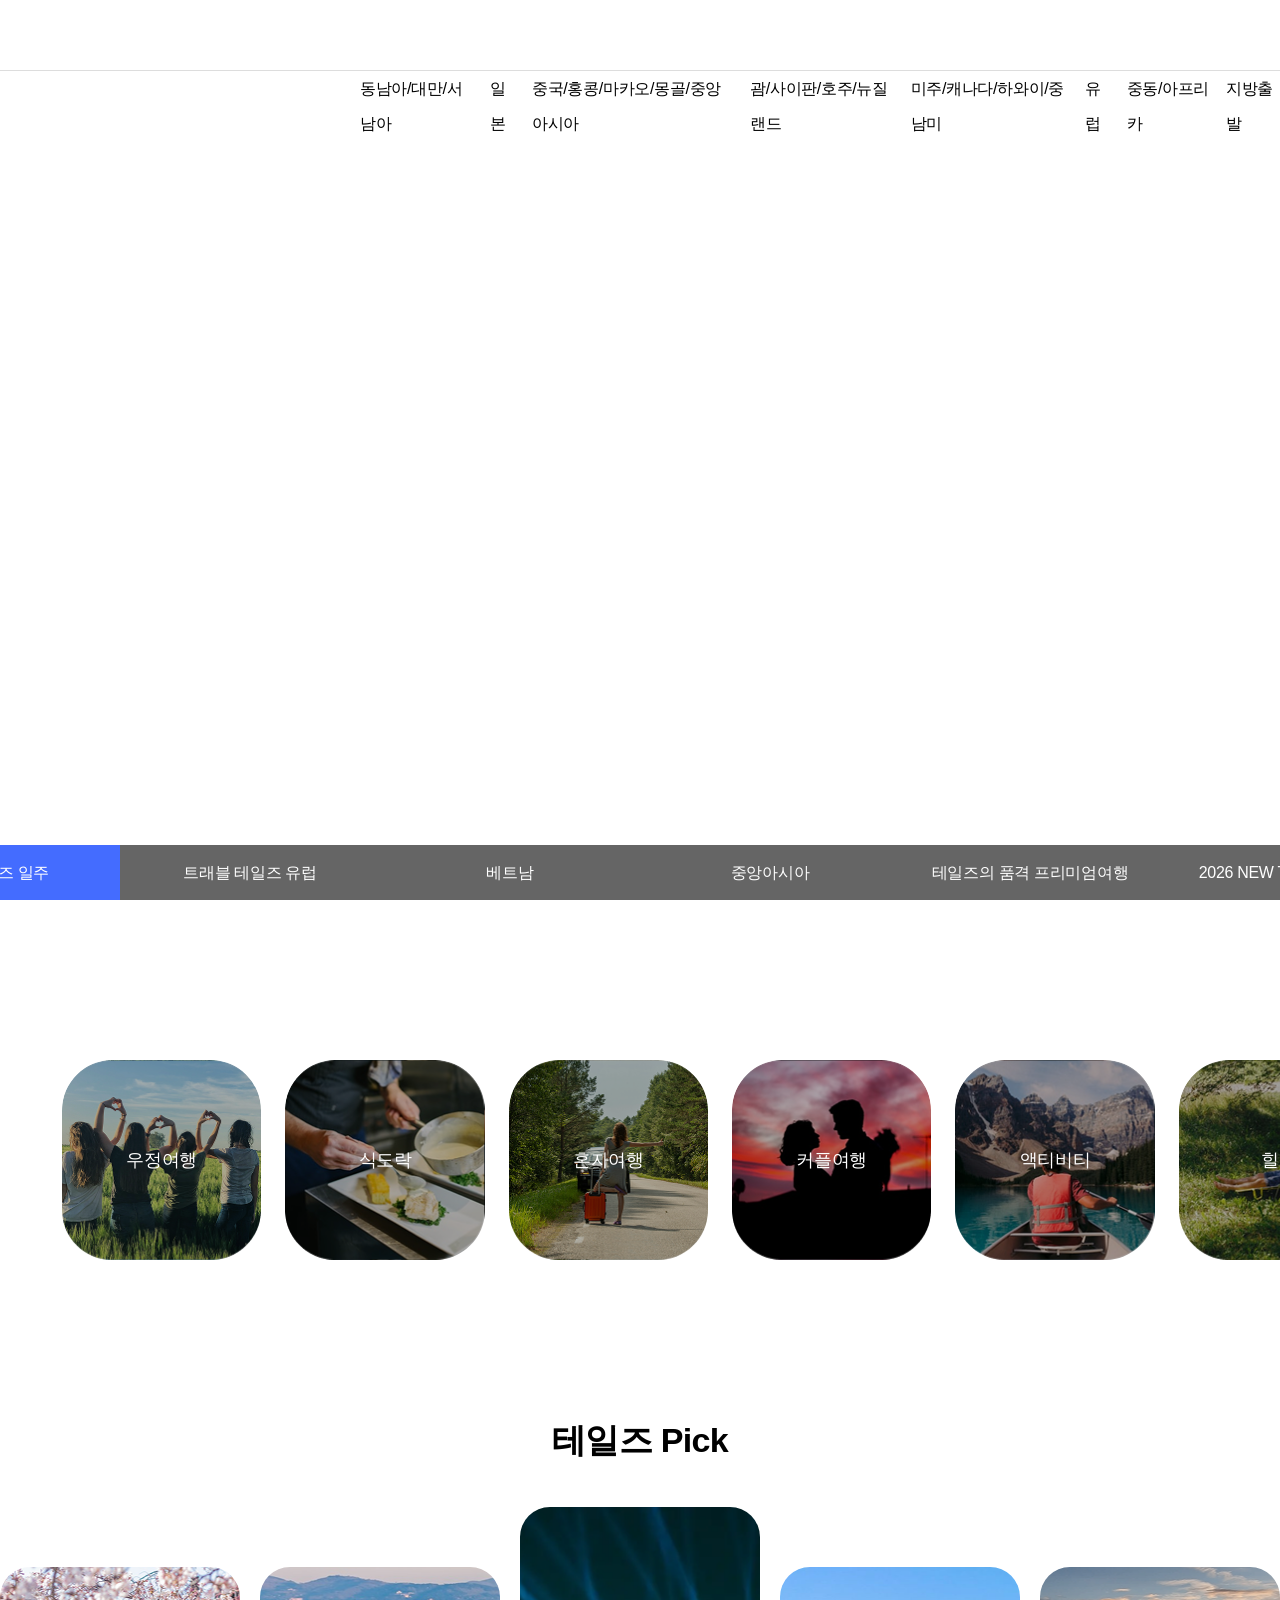
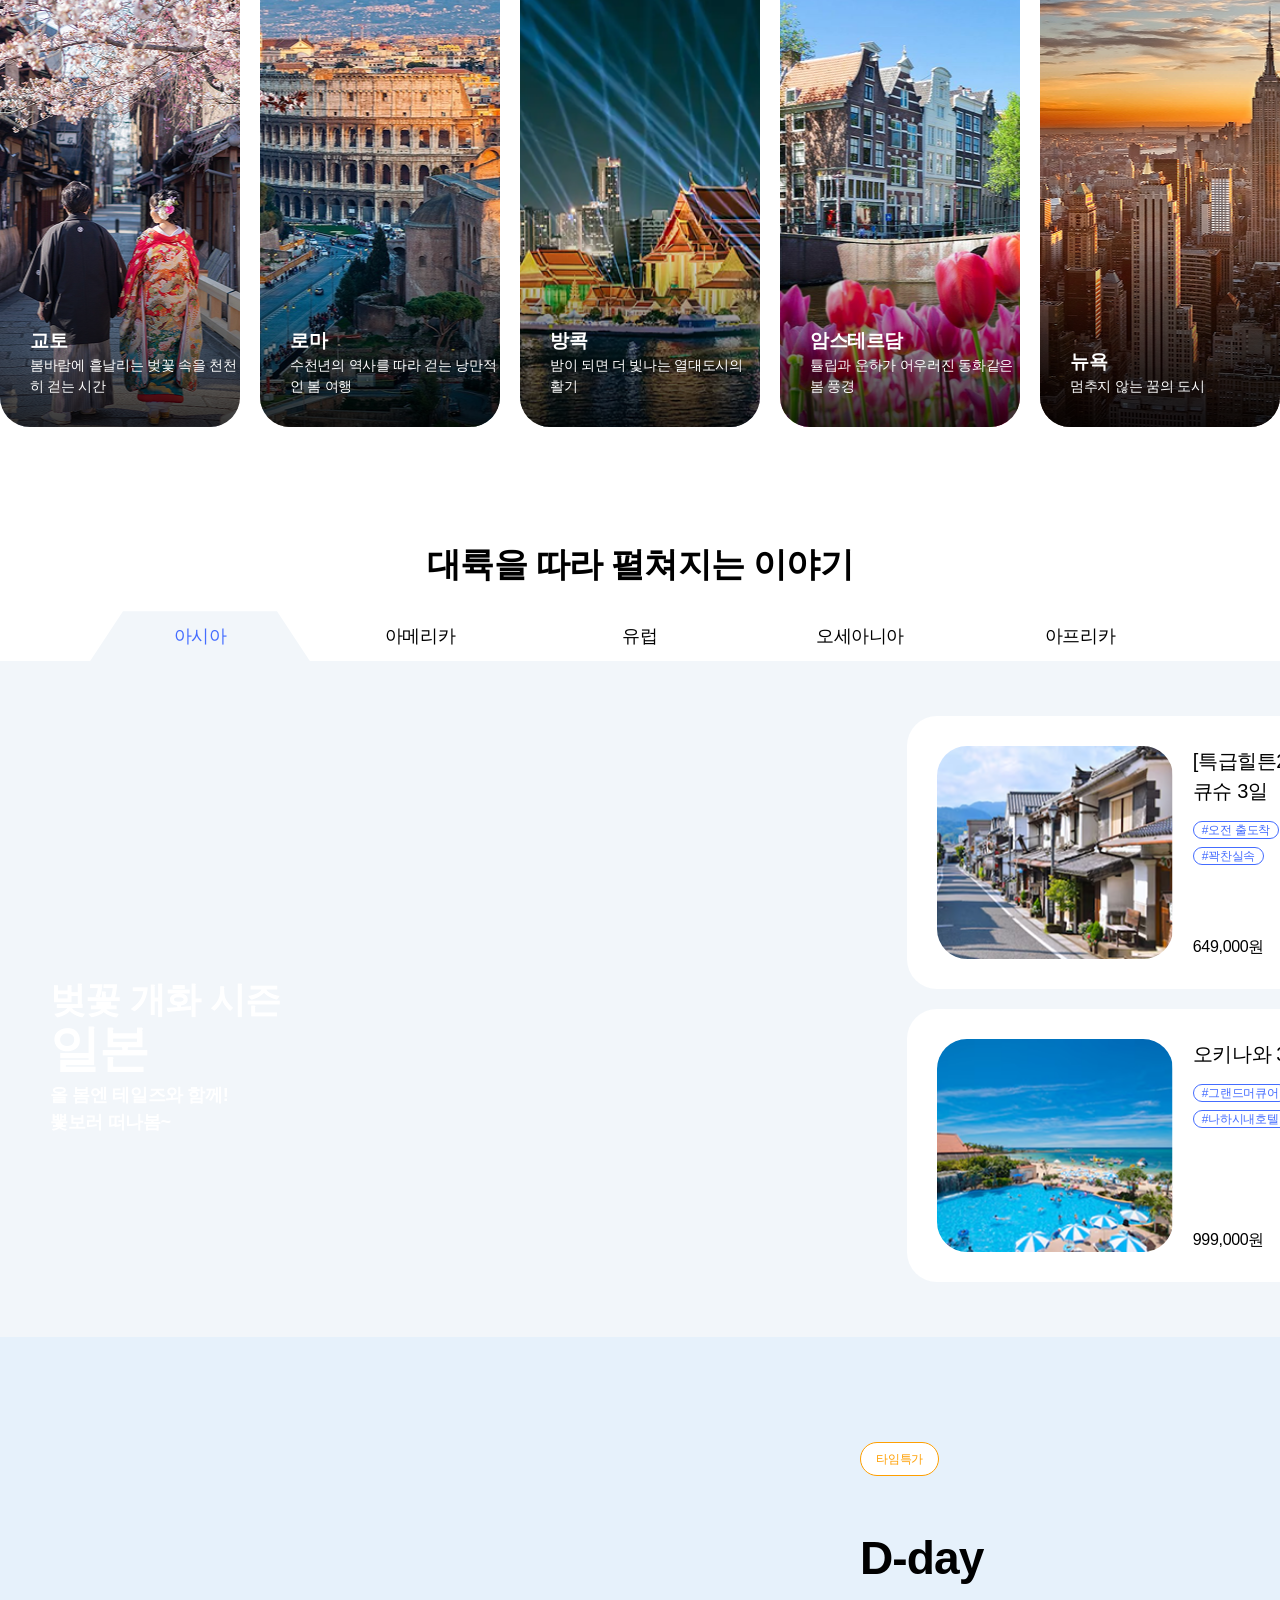
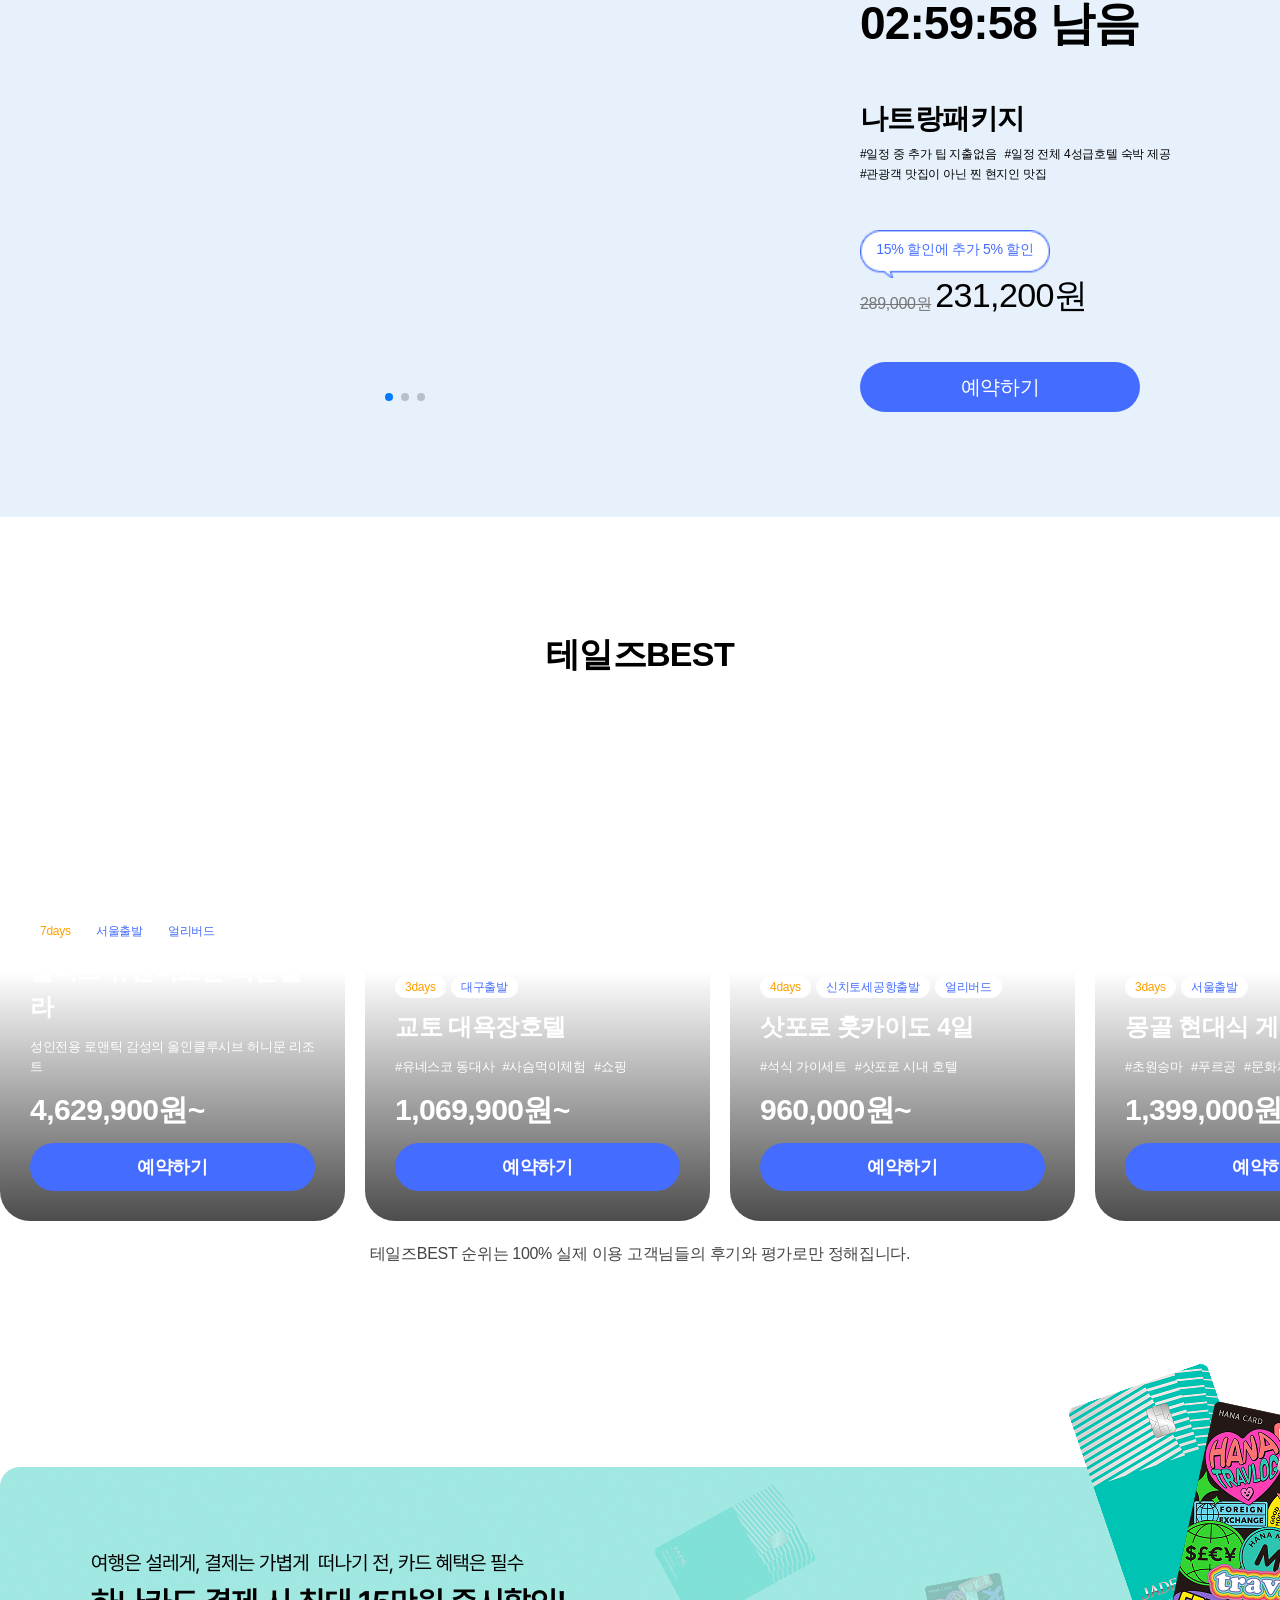
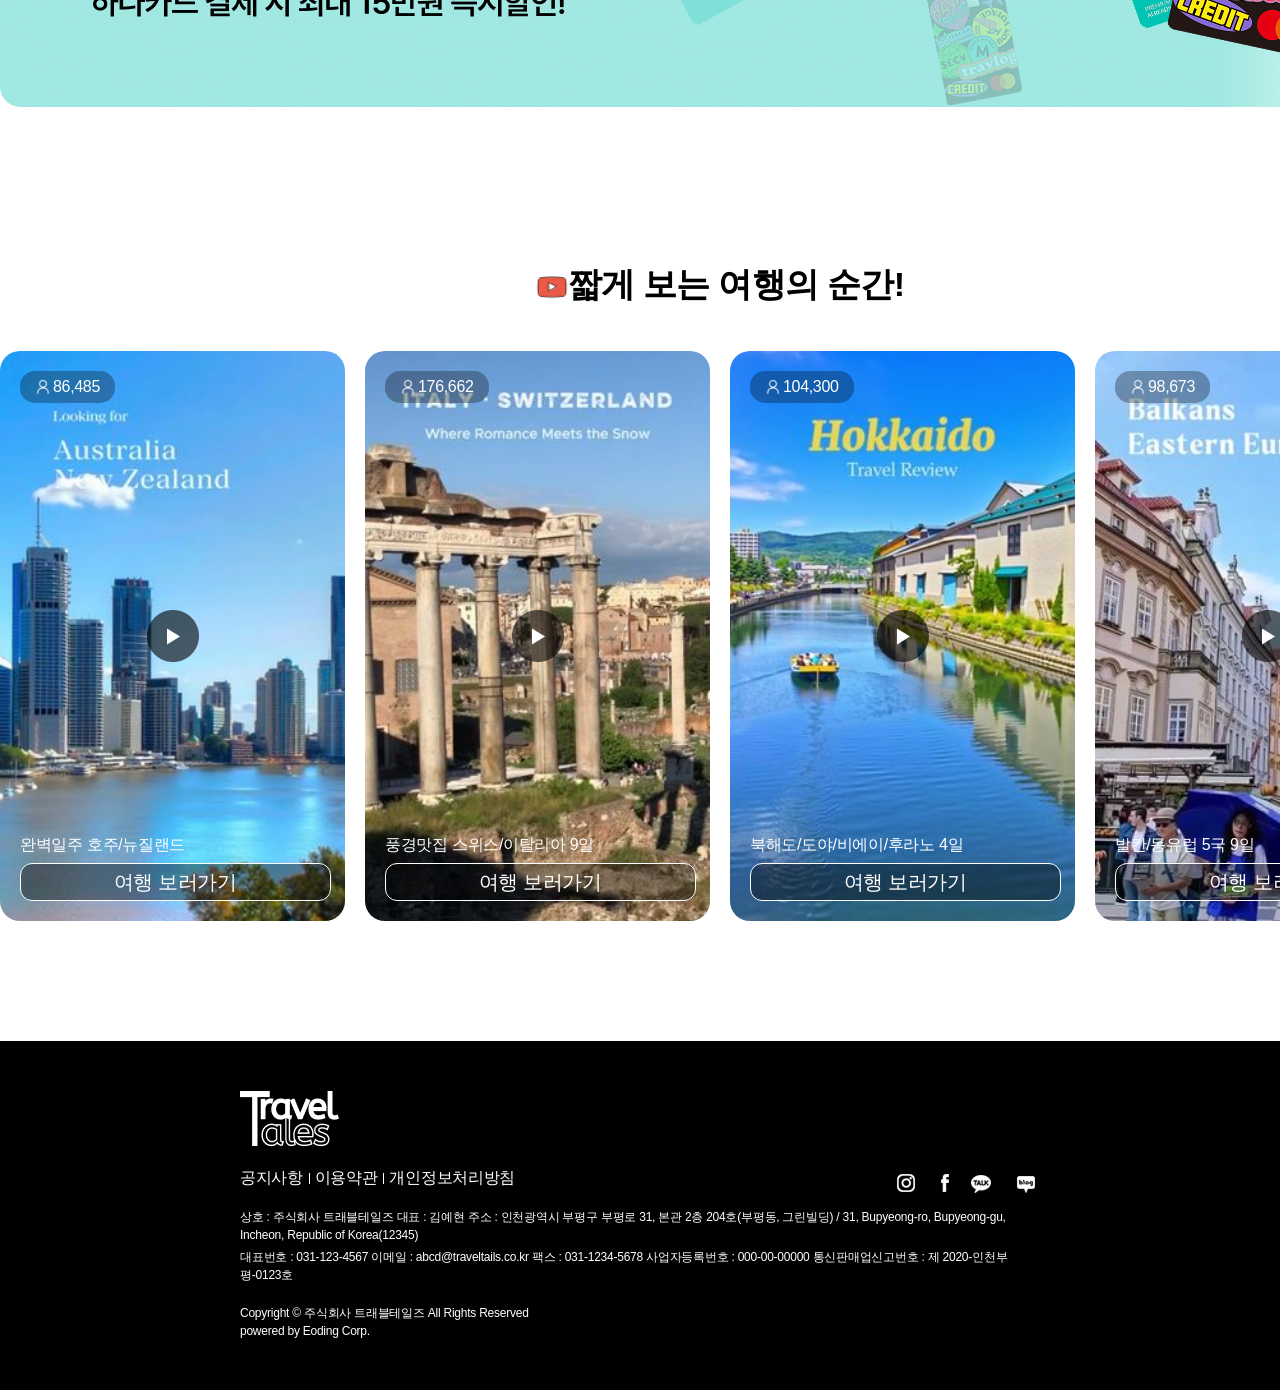
==== index.html @ 035f6359 "main" ====
<!DOCTYPE html>
<html lang="ko">
<head>
    <meta charset="UTF-8">
    <meta name="viewport" content="width=device-width, initial-scale=1.0">
    <title>트래블테일즈 - 여행길에서 만드는 동화같은 이야기</title>
    <!-- 플러그인, 웹글꼴 연결 -->
    <!-- 개별 사용자 디자인 파일 -->
    <link rel="stylesheet" href="./styles/reset.css">
    <link rel="stylesheet" href="./styles/common.css">
    <link rel="stylesheet" href="./styles/index.css">
    <link rel="stylesheet" href="./styles/responsive.css">
    <script src="./scripts/common.js" defer></script>
    <script src="./scripts/index.js" defer></script>
    <!--swiper 필수 css cdn 연결-->
    <link rel="stylesheet" href="https://unpkg.com/swiper/swiper-bundle.css">
    <link rel="stylesheet" href="https://unpkg.com/swiper/swiper-bundle.min.css">
    <!--swiper 필수 JS cdn 연결-->
    <script src="https://unpkg.com/swiper/swiper-bundle.js"></script>
    <script src="https://unpkg.com/swiper/swiper-bundle.min.js"></script>
</head>
<body>
    <div id="wrap">
        <header>
            <!-- --------------------------------------------헤더 -->
            <div id="head_contents">
                <div class="head_left">
                    <h1 class="logo"><a href="#"><img src="./images/common/logo.png" alt="트래블 테일즈"></a></h1>
                    <ul id="gnb">
                        <li><a href="#">해외여행</a>
                            <ul class="lnb">
                                <li><a href="#">동남아/대만/서남아</a></li>
                                <li><a href="#">일본</a></li>
                                <li><a href="#">중국/홍콩/마카오/몽골/중앙아시아</a></li>
                                <li><a href="#">괌/사이판/호주/뉴질랜드</a></li>
                                <li><a href="#">미주/캐나다/하와이/중남미</a></li>
                                <li><a href="#">유럽</a></li>
                                <li><a href="#">중동/아프리카</a></li>
                                <li><a href="#">지방출발</a></li>
                            </ul>
                        </li>
                        <li><a href="#">국내여행</a>
                            <ul class="lnb">
                                <li><a href="#">제주도</a></li>
                                <li><a href="#">내륙/섬</a></li>
                                <li><a href="#">울릉도/독도</a></li>
                            </ul>
                        </li>
                        <li><a href="#">항공</a></li>
                        <li><a href="#">호텔</a>
                            <ul class="lnb">
                                <li><a href="#">국내호텔</a></li>
                                <li><a href="#">해외호텔 </a></li>
                            </ul>
                        </li>
                        <li><a href="#">한인민박</a></li>
                        <li><a href="#">여행준비</a>
                            <ul class="lnb">
                                <li><a href="#">여행자보험</a></li>
                                <li><a href="#">esim</a></li>
                                <li><a href="#">와이파이도시락</a></li>
                                <li><a href="#">여행필수품!</a></li>
                            </ul>
                        </li>
                        <li><a href="#">렌트카</a>
                            <ul class="lnb">
                                <li><a href="#">국내렌트카</a></li>
                                <li><a href="#">일본렌트카</a></li>
                            </ul>
                        </li>
                        <li><a href="#">이벤트</a>
                            <ul class="lnb">
                                <li><a href="#">당첨자확인</a></li>
                                <li><a href="#">진행중인 이벤트</a></li>
                                <li><a href="#">종료된 이벤트</a></li>
                            </ul>
                        </li>
                        <li><a href="#">고객센터</a>
                            <ul class="lnb">
                                <li><a href="#">채팅상담</a></li>
                                <li><a href="#">FAQ</a></li>
                                <li><a href="#">1566-6789</a></li>
                            </ul>
                        </li> 
                    </ul>
                </div>
                <div class="head_right">
                    <a href="#" class="search"><img src="./images/common/search_img.png" alt=""></a>
                    <a href="#" class="user"><img src="./images/common/user_img.png" alt=""></a>
                    <a href="#" class="like"><img src="./images/common/like_img.png" alt=""></a>
                    <a href="#" class="schedule"><img src="./images/common/schedule_img.png" alt=""></a>
                </div> 
            </div> 
        </header>
        <main>
            <!-----------------------------------------------히어로배너 -->            <div id="hero_wrap">
            <div class="hero_wrap">
                <ul class="hero_list">
                    <li><a href="#" class="active">일본 크루즈 일주</a></li>
                    <li><a href="#">트래블 테일즈 유럽</a></li>
                    <li><a href="#">베트남</a></li>
                    <li><a href="#">중앙아시아</a></li>
                    <li><a href="#">테일즈의 품격 프리미엄여행</a></li>
                    <li><a href="#">2026 NEW TRAVEL PACK</a></li>
                </ul>
                <a href="#" class="hero_video hero_v1" style="display: block;">
                    <video src="https://img.modetour.com/eagle/photoimg/761b4ac68da945ed9c6bb38535ee5648.mp4" autoplay="0" loop="0" muted></video>
                    <div class="hero_txt">
                        <div class="hero_tag">
                            <p>#부산 출발/도착 왕복</p>
                        </div>
                        <h2>트래블테일즈 단독 전세선</h2>
                    </div>
                </a>
                <a href="#" class="hero_video hero_v2">
                    <video src="https://img.modetour.com/eagle/photoimg/f3839f2106014d61ab782a1a8062658e.mp4" autoplay="0" loop="0" muted></video>
                    <div class="hero_txt">
                        <div class="hero_tag">
                            <p>#체코</p>
                            <p>#오스트리아</p>
                            <p>#헝가리</p>
                            <p>#슬로파키아</p>
                        </div>
                        <h2>동유럽 Classic 9일</h2>
                    </div>
                </a>
                <a href="#" class="hero_video hero_v3">
                    <video src="https://img.modetour.com/eagle/photoimg/a931074b420649beab71a1663c63b27a.mp4" autoplay="0" loop="0" muted></video>
                    <div class="hero_txt">
                        <div class="hero_tag">
                            <p>천혜의 자연경관과 다채로운 미식의 향연</p>
                            <p>가성비&호캉스 TOP 여행지</p>
                        </div>
                        <h2>하노이에서 푸꾸욱까지<br>베트남</h2>
                    </div>
                </a>
                <a href="#" class="hero_video hero_v4">
                    <video src="https://img.modetour.com/eagle/photoimg/689e81044bee4fd49dbac10e1490d94a.mp4" autoplay="0" loop="0" muted></video>
                    <div class="hero_txt">
                        <div class="hero_tag">
                            <p>#직항</p>
                            <p>#장사-장가계</p>
                            <p>#부산/대구/청주 출발 포함</p>
                        </div>
                        <h2>단 한 번의 품격있는 여정<br>장가계 직항&시그니처 블랙</h2>
                    </div>
                </a>
                <a href="#" class="hero_video hero_v5">
                    <img src="https://img.modetour.com/eagle/photoimg/fd9bb5cd56b4492eaabf6f7fb7350f80.jpg?resize=y&resize_w=1340&resize_h=700&w_h_fill=y">
                    <div class="hero_txt">
                        <div class="hero_tag">
                            <p>#비즈니스클래스</p>
                            <p>#럭셔리크루즈</p>
                        </div>
                        <h2>High Class<br>여행의 품격을 높이다</h2>
                    </div>
                </a>
                <a href="#" class="hero_video hero_v6">
                    <video src="https://img.modetour.com/eagle/photoimg/09ab06a4fabf4395b24f676413db6bf8.mp4" autoplay="0" loop="0" muted></video>
                    <div class="hero_txt">
                        <div class="hero_tag">
                            <p>New Spot, New Style, New Schedule</p>
                        </div>
                        <h2>새롭게 선보이는 신개념 여행<br>2026 NEW TRAVEL PACK</h2>
                    </div>
                </a>
            </div>
            <!-- ------------------------------------테마 여행 카테고리 -->
            <ul class="contents theme_category">
                <li>
                    <a href="#">
                        <!-- <img src="./images/common/friend_theme.png" alt=""> -->
                        <p>우정여행</p>
                    </a>
                </li>
                <li>
                    <a href="#">
                        <!-- <img src="./images/common/food_theme.png" alt=""> -->
                        <p>식도락</p>
                    </a>
                </li>
                <li>
                    <a href="#">
                        <!-- <img src="./images/common/solo_theme.png" alt=""> -->
                        <p>혼자여행</p>
                    </a>
                </li>
                <li>
                    <a href="#">
                        <!-- <img src="./images/common/couple_theme.png" alt=""> -->
                        <p>커플여행</p>
                    </a>
                </li>
                <li>
                    <a href="#">
                        <!-- <img src="./images/common/activity_theme.png" alt=""> -->
                        <p>액티비티</p>
                    </a>
                </li>
                <li>
                    <a href="#">
                        <!-- <img src="./images/common/healing_theme.png" alt=""> -->
                        <p>힐링</p>
                    </a>
                </li>
            </ul>
            <!-- -------------------------------테일즈 Pick -->
            <div class="contents spring2026">
                <h1>테일즈 Pick</h1>
                <div class="swiper pick">
                    <ul class="swiper-wrapper">
                        <li class="swiper-slide slide1">
                            <a href="#" class="spring_txt"> <!-- bg -->
                                <h2>교토</h2>
                                <p>봄바람에 흩날리는 벚꽃 속을 천천히 걷는 시간</p>
                            </a>
                        </li>
                        <li class="swiper-slide slide2">
                            <a href="#" class="spring_txt"> <!-- bg -->
                                <h2>로마</h2>
                                <p>수천년의 역사를 따라 걷는 낭만적인 봄 여행</p>
                            </a>
                        </li>
                        <li class="swiper-slide slide3 active">
                            <a href="#" class="spring_txt"> <!-- bg -->
                                <h2>방콕</h2>
                                <p>밤이 되면 더 빛나는 열대도시의 활기</p>
                            </a>
                        </li>
                        <li class="swiper-slide slide4">
                            <a href="#" class="spring_txt"> <!-- bg -->
                                <h2>암스테르담</h2>
                                <p>튤립과 운하가 어우러진 동화같은 봄 풍경</p>
                            </a>
                        </li>
                        <li class="swiper-slide slide5">
                            <a href="#" class="spring_txt"> <!-- bg -->
                                <h2>뉴욕</h2>
                                <p>멈추지 않는 꿈의 도시</p>
                            </a>
                        </li>
                        <li class="swiper-slide slide6">
                            <a href="#" class="spring_txt"> <!-- bg -->
                                <h2>베이징</h2>
                                <p>중국의 정치·역사의 중심지</p>
                            </a>
                        </li>
                        <li class="swiper-slide slide7">
                            <a href="#" class="spring_txt"> <!-- bg -->
                                <h2>LA</h2>
                                <p>할리우드와 해변, 엔터테인먼트 산업의 중심지</p>
                            </a>
                        </li>
                        <li class="swiper-slide slide8">
                            <a href="#" class="spring_txt"> <!-- bg -->
                                <h2>런던</h2>
                                <p>전통과 금융, 문화가 어우러진 세계적인 글로벌 도시</p>
                            </a>
                        </li>
                        <li class="swiper-slide slide9">
                            <a href="#" class="spring_txt"> <!-- bg -->
                                <h2>타이페이</h2>
                                <p>야시장과 첨단 기술, 다양한 먹거리가 매력인 곳</p>
                            </a>
                        </li>
                        <li class="swiper-slide slide10">
                            <a href="#" class="spring_txt"> <!-- bg -->
                                <h2>울란바토르</h2>
                                <p>광활한 초원과 유목 문화가 살아있는 자연의 나라</p>
                            </a>
                        </li>
                        <li class="swiper-slide slide11">
                            <a href="#" class="spring_txt"> <!-- bg -->
                                <h2>오사카</h2>
                                <p>활기찬 상업과 먹거리로 유명한 일본의 미식 도시</p>
                            </a>
                        </li>
                        <li class="swiper-slide slide12">
                            <a href="#" class="spring_txt"> <!-- bg -->
                                <h2>후쿠오카</h2>
                                <p>라멘과 해안 풍경이 어우러진 규슈의 관문 도시</p>
                            </a>
                        </li>
                    </ul>
                </div>
            </div>
            <!-- ----------------------------------대륙별 추천 여행지 -->
            <div class="contents suggest_time">
                <div class="continent_suggest">
                    <h1>대륙을 따라 펼쳐지는 이야기</h1>
                    <ul class="continent_list">
                        <li><a href="#" class="active">아시아</a></li>
                        <li><a href="#">아메리카</a></li>
                        <li><a href="#">유럽</a></li>
                        <li><a href="#">오세아니아</a></li>
                        <li><a href="#">아프리카</a></li>
                    </ul>
                    <div class="suggest_contents_bg">
                        <div class="suggest_contents asia active">
                            <div class="left_video">
                                <video src="https://img.modetour.com/eagle/photoimg/5057873c2fbc4d2a8c8b6c4a94a5fa56.mp4" autoplay="0" loop="0"></video>
                                <div class="video_txt">
                                    <p>벚꽃 개화 시즌</p>  
                                    <h2>일본</h2>
                                    <p>올 봄엔 테일즈와 함께!<br>뽗보러 떠나봄~</p>
                                </div>
                            </div>
                            <div class="right_list">
                                <a href="./list.html" class="right_card">
                                    <img src="./images/main/continent_kyusu.png" alt="#">
                                    <div class="card_txt">
                                        <div class="card_txt_top">
                                            <h2>[특급힐튼2박]<br>큐슈 3일</h2>
                                            <div class="badge_group">
                                                <span>#오전 출도착</span>      
                                                <span>#벳부 유후인</span>      
                                                <span>#꽉찬실속</span>
                                            </div>
                                        </div>
                                        <div class="price_arrow">
                                            <em class="price">649,000원</em>
                                            <span class="arrow"><img src="./images/main/continent_arrow.png" alt="#"></span>
                                        </div>
                                    </div>
                                </a>
                                <a href="#" class="right_card">
                                    <img src="./images/main/continent_okinawa.png" alt="#">
                                    <div class="card_txt">
                                        <div class="card_txt_top">
                                            <h2>오키나와 3/4일</h2>
                                            <div class="badge_group">
                                                <span>#그랜드머큐어</span>
                                                <span>#팁포함</span>
                                                <span>#나하시내호텔 2박</span>
                                            </div>
                                        </div>
                                        <div class="price_arrow">
                                            <em class="price">999,000원</em>
                                            <span class="arrow"><img src="./images/main/continent_arrow.png" alt="#"></apsn>
                                        </div>
                                    </div>
                                </a >
                            </div>
                        </div>
                        <div class="suggest_contents america">
                            <div class="left_video">
                                <video src="./videos/Video Project.mp4" autoplay="0" loop="0"></video>
                                <div class="video_txt">
                                    <p>대자연의 나라</p>  
                                    <h2>캐나다</h2>
                                    <p>#로키산맥 #오로라</p>
                                </div>
                            </div>
                            <div class="right_list">
                                <a href="#" class="right_card">
                                    <img src="./images/main//continent_van.png" alt="#">
                                    <div class="card_txt">
                                        <div class="card_txt_top">
                                            <h2>[티웨이항공 특가]<br>밴쿠버 자유 7일</h2>
                                            <div class="badge_group">
                                                <span>#밴쿠버 직항</span>      
                                                <span>#밴쿠버 시내호텔 1박</span>      
                                                <span>#그룹 항공권</span>
                                            </div>
                                        </div>
                                        <div class="price_arrow">
                                            <em class="price">2,059,000원</em>
                                            <span class="arrow"><img src="./images/main/continent_arrow.png" alt="#"></span>
                                        </div>
                                    </div>
                                </a>
                                <a href="#" class="right_card">
                                    <img src="./images/main/continent_toronto.png" alt="#">
                                    <div class="card_txt">
                                        <div class="card_txt_top">
                                            <h2>토론토 1일 투어</h2>
                                            <div class="badge_group">
                                                <span>#토론토전문가이드</span>
                                                <span>#핵심관광지 방문</span>
                                                <span>#현지출발</span>
                                                <span>#항공권 별도</span>
                                            </div>
                                        </div>
                                        <div class="price_arrow">
                                            <em class="price">159,000원</em>
                                            <span href="#" class="arrow"><img src="./images/main/continent_arrow.png" alt="#"></span>
                                        </div>
                                    </div>
                                </a>
                            </div>
                        </div>
                        <div class="suggest_contents europe">
                            <div class="left_video">
                                <video src="https://img.modetour.com/eagle/photoimg/8e684e96698d451ca6c9a096464e22ea.mp4" autoplay="0" loop="0"></video>
                                <div class="video_txt">
                                    <p>예술과 낭만이 넘치는 곳</p>  
                                    <h2>프랑스</h2>
                                    <p>예술과 미식이 어우러진<br>유럽 문화의 중심지</p>
                                </div>
                            </div>
                            <div class="right_list">
                                <a href="#" class="right_card">
                                    <img src="./images/main/continent_weu.png" alt="#">
                                    <div class="card_txt">
                                        <div class="card_txt_top">
                                            <h2>서유럽2국 9일투어</h2>
                                            <div class="badge_group">
                                                <span>몽생미셀</span>      
                                                <span>류브르박물관</span>      
                                                <span>비스터빌리지 아울렛</span>
                                            </div>
                                        </div>
                                        <div class="price_arrow">
                                            <em class="price">3,179,000원</em>
                                            <span class="arrow"><img src="./images/main/continent_arrow.png" alt="#"></span>
                                        </div>
                                    </div>
                                </a>
                                <a href="#" class="right_card">
                                    <img src="./images/main/continent_france.png" alt="#">
                                    <div class="card_txt">
                                        <div class="card_txt_top">
                                            <h2>[시그니처]<br>프랑스 일주 7~10일</h2>
                                            <div class="badge_group">
                                                <span>#노팁</span>
                                                <span>#노옵션</span>
                                                <span>#전일정 4성급호텔 숙박</span>
                                            </div>
                                        </div>
                                        <div class="price_arrow">
                                            <em class="price">6,299,000원</em>
                                            <span class="arrow"><img src="./images/main/continent_arrow.png" alt="#"></span>
                                        </div>
                                    </div>
                                </a>
                            </div>
                        </div>
                        <div class="suggest_contents">
                            <div class="left_video oceania">
                                <video src="./videos/newzealand.mp4" autoplay="0" loop="0"></video>
                                <div class="video_txt">
                                    <p>청정 자연 여행지</p>  
                                    <h2>뉴질랜드</h2>
                                    <p>순수한 대자연의 힐링스팟</p>
                                </div>
                            </div>
                            <div class="right_list">
                                <a href="#" class="right_card">
                                    <img src="./images/main/continent_austrailia.png" alt="#">
                                    <div class="card_txt">
                                        <div class="card_txt_top">
                                            <h2>뉴질랜드/호주 남북섬</h2>
                                            <div class="badge_group">
                                                <span>#밀포드사운드</span>      
                                                <span>#마운트쿡</span>      
                                            </div>
                                        </div>
                                        <div class="price_arrow">
                                            <em class="price">5,792,000원</em>
                                            <span class="arrow"><img src="./images/main/continent_arrow.png" alt="#"></span>
                                        </div>
                                    </div>
                                </a>
                                <a href="#" class="right_card">
                                    <img src="./images/main/continent_nzl.png" alt="#">
                                    <div class="card_txt">
                                        <div class="card_txt_top">
                                            <h2>자연이 완성한 나라<br>뉴질랜드 남섬 9일</h2>
                                            <div class="badge_group">
                                                <span>#인솔자보장</span>
                                                <span>#트랜즈알파인</span>
                                                <span>#노팁노옵션</span>
                                            </div>
                                        </div>
                                        <div class="price_arrow">
                                            <em class="price">13,990,000원</em>
                                            <span class="arrow"><img src="./images/main/continent_arrow.png" alt="#"></span>
                                        </div>
                                    </div>
                                </a>
                            </div>
                        </div>
                        <div class="suggest_contents africa">
                            <div class="left_video">
                                <video src="./videos/kenya.mp4" autoplay="0" loop="0"></video>
                                <div class="video_txt">
                                    <p>야생과 대지가 숨쉬는 곳</p>  
                                    <h2>케냐</h2>
                                    <p>인터넷으로만 보던 동물들이<br>눈앞에!?</p>
                                </div>
                            </div>
                            <div class="right_list">
                                <a href="#" class="right_card">
                                    <img src="./images/main/continent_africa (2).png" alt="#">
                                    <div class="card_txt">
                                        <div class="card_txt_top">
                                            <h2>[비즈니스 탑승]<br>아프리카 6개국 13일</h2>
                                            <div class="badge_group">
                                                <span>#빅토리아폭포</span>      
                                                <span>#사파리</span>      
                                                <span>#테이블마운틴</span>
                                                <span>#세렝게티</span>
                                            </div>
                                        </div>
                                        <div class="price_arrow">
                                            <em class="price">6,490,000원</em>
                                            <span href="#" class="arrow"><img src="./images/main/continent_arrow.png" alt="#"></span>
                                        </div>
                                    </div>
                                </a>
                                <a href="#" class="right_card">
                                    <img src="./images/main/continent_africa.png" alt="#">
                                    <div class="card_txt">
                                        <div class="card_txt_top">
                                            <h2>동남부 아프리카</h2>
                                            <div class="badge_group">
                                                <span>#인솔자보장</span>
                                                <span>#트랜즈알파인</span>
                                                <span>#노팁노옵션</span>
                                            </div>
                                        </div>
                                        <div class="price_arrow">
                                            <em class="price">13,990,000원</em>
                                            <span class="arrow"><img src="./images/main/continent_arrow.png" alt="#"></span>
                                        </div>
                                    </div>
                                </a>
                            </div>
                        </div>
                    </div>
                </div>
                <!-- -----------------------------------------타임딜 -->
                <div id="time_deal"> <!-- -----------------------수정필요 -->
                    <div class="time_contents">
                        <div class="swiper left_img">
                            <div class="swiper-wrapper">
                                <div class="swiper-slide slide1">
                                    <div class="time_bg_img"></div>
                                </div>
                                <div class="swiper-slide slide2">
                                    <div class="time_bg_img"></div>
                                </div>
                                <div class="swiper-slide slide3">
                                    <div class="time_bg_img"></div>
                                </div>
                            </div>
                            <div class="swiper-pagination"></div>
                        </div>
                        <div class="time_info">
                            <p class="badge">타임특가</p>
                            <span>
                                D-day<br>
                                <span id="timer">02:57:30 남음</span>
                            </span>
                            <div class="package">
                                <h2>나트랑패키지</h2>
                                <div class="badge_group">
                                    <p>#일정 중 추가 팁 지출없음</p>
                                    <p>#일정 전체 4성급호텔 숙박 제공</p>
                                    <p>#관광객 맛집이 아닌 찐 현지인 맛집</p>
                                </div>
                            </div>
                            <div class="price_info">
                                <p class="dc_info">15% 할인에 추가 5% 할인</p>
                                <div class="price_detail">
                                    <p class="prev_price"><del>289,000원</del></p>
                                    <p class="price">231,200원</p>
                                </div>
                            </div>
                            <button type="button" class="reservation_btn">예약하기</button>
                        </div>
                    </div>
                </div>
            </div>
            <!-- -------------------------------------테일즈 베스트 -->
            <div class="contents best_wrap"><!----------------------------------------------레이아웃 수정필요 -->
                <h1>테일즈BEST</h1>
                <ul class="best_list">
                    <li>
                        <div class="best_card">
                            <div class="best_txt">
                                <div class="badge_group">
                                    <span class="day">7days</span>
                                    <span>서울출발</span>
                                    <span>얼리버드</span>
                                </div>
                                <h2>몰디브 유앤미코쿤 라군빌라</h2>
                                <div class="tag">
                                    <p>성인전용 로맨틱 감성의 올인클루시브 허니문 리조트</p>
                                </div>
                                <em class="price">4,629,900원~</em>
                                <button type="button" class="reservation_btn">예약하기</button>
                            </div>
                        </div>
                    </li>
                    <li>
                        <div class="best_card">
                            <div class="best_txt">
                                <div class="badge_group">
                                    <span class="day">3days</span>
                                    <span>대구출발</span>
                                </div>
                                <h2>교토 대욕장호텔</h2>
                                <div class="tag">
                                    <p>#유네스코 동대사</p>
                                    <p>#사슴먹이체험</p>
                                    <p>#쇼핑</p>
                                </div>
                                <em class="price">1,069,900원~</em>
                                <button type="button" class="reservation_btn">예약하기</button>
                            </div>
                        </div>
                    </li>
                    <li>
                        <div class="best_card">
                            <div class="best_txt">
                                <div class="badge_group">
                                    <span class="day">4days</span>
                                    <span>신치토세공항출발</span>
                                    <span>얼리버드</span>
                                </div>
                                <h2>삿포로 훗카이도 4일</h2>
                                <div class="tag">
                                    <p>#석식 가이세트</p>
                                    <p>#삿포로 시내 호텔</p>
                                </div>
                                <em class="price">960,000원~</em>
                                <button type="button" class="reservation_btn">예약하기</button>
                            </div>
                        </div>
                    </li>
                    <li>
                        <div class="best_card">
                            <div class="best_txt">
                                <div class="badge_group">
                                    <span class="day">3days</span>
                                    <span>서울출발</span>
                                </div>
                                <h2>몽골 현대식 게르</h2>
                                <div class="tag">
                                    <p>#초원승마</p>
                                    <p>#푸르공</p>
                                    <p>#문화체험</p>
                                    <p>#별밤헌팅</p>
                                </div>
                                <em class="price">1,399,000원~</em>
                                <button type="button" class="reservation_btn">예약하기</button>
                            </div>
                        </div>
                    </li>
                </ul>
                <p>테일즈BEST 순위는 100% 실제 이용 고객님들의 후기와 평가로만 정해집니다.</p>
            </div> 
            <!-- --------------------------------------------------------이벤트 배너 -->
            <div class="event_bnr">
                <div class="swiper event_swiper">
                    <div class="swiper-wrapper">
                        <a href="#" class="swiper-slide slide1">
                            <img src="./images/main//Group18.png" alt="">
                        </a>
                        <a href="#" class="swiper-slide slide2">
                            <img src="./images/main/event_bnr2.jpg" alt="">
                        </a>
                        <a href="#" class="swiper-slide slide3">
                            <img src="./images/main/event_bnr3.jpg" alt="">
                        </a>
                        <a href="#" class="swiper-slide slide4">
                            <img src="./images/main/event_bnr4.jpg" alt="">
                        </a>
                        <a href="#" class="swiper-slide slide5">
                            <img src="./images/main/event_bnr5.jpg" alt="">
                        </a>
                        <a href="#" class="swiper-slide slide6">
                            <img src="./images/main/event_bnr6.jpg" alt="">
                        </a>
                    </div>
                </div>
            </div>
            <!-- ---------------------------------------------쇼츠 여행 정보 -->
            <div class="contents shorts"> <!-- --------------------------------글자 수정 필요 -->
                <div class="shorts_title">
                    <img src="./images/main/shorts_img.png" alt="">
                    <h1>짧게 보는 여행의 순간!</h1>
                </div>
                <ul class="shorts_list">
                    <li>
                        <img src="./images/main/thumbnail3.jpg" alt="" class="thumb">
                        <video class="short_video video1" data-src="https://customer-afj669bycsbygmhz.cloudflarestream.com/eyJraWQiOiI1ZDIxNDFjMGU3ODNkY2RlOGYxMDcwNTAxZGRkNjUzZCIsImFsZyI6IlJTMjU2In0.[base64].[base64]/manifest/video.m3u8" muted playsinline></video>
                        <div class="shorts_txt">
                            <div class="view_count">
                                <img src="./images/main/radix-icons_person.png" alt="">
                                <span>86,485</span>
                            </div>
                            <img src="./images/main/material-symbols_play-arrow.png" alt="#">
                            <div class="txt_btm">
                                <p>완벽일주 호주/뉴질랜드</p>
                                <button type="button" class="view_detail">여행 보러가기</button>
                            </div>
                        </div>
                    </li>
                    <li>
                        <img src="./images/main/thumbnail2.jpg" alt="" class="thumb">
                        <video class="short_video video2" data-src="https://customer-afj669bycsbygmhz.cloudflarestream.com/eyJraWQiOiI1ZDIxNDFjMGU3ODNkY2RlOGYxMDcwNTAxZGRkNjUzZCIsImFsZyI6IlJTMjU2In0.[base64].[base64]/manifest/video.m3u8" muted playsinline></video>
                        <div class="shorts_txt">
                            <div class="view_count">
                                <img src="./images/main/radix-icons_person.png" alt="">
                                <span>176,662</span>
                            </div>
                            <img src="./images/main/material-symbols_play-arrow.png" alt="#">
                            <div class="txt_btm">
                                <p>풍경맛집 스위스/이탈리아 9일</p>
                                <button type="button" class="view_detail">여행 보러가기</button>
                            </div>
                        </div>
                    </li>
                    <li>
                        <img src="./images/main/thumbnail.jpg" alt="" class="thumb">
                        <video class="short_video video3" data-src="https://customer-afj669bycsbygmhz.cloudflarestream.com/eyJraWQiOiI1ZDIxNDFjMGU3ODNkY2RlOGYxMDcwNTAxZGRkNjUzZCIsImFsZyI6IlJTMjU2In0.[base64].[base64]/manifest/video.m3u8" muted playsinline></video>
                        <div class="shorts_txt">
                            <div class="view_count">
                                <img src="./images/main/radix-icons_person.png" alt="">
                                <span>104,300</span>
                            </div>
                            <img src="./images/main/material-symbols_play-arrow.png" alt="#">
                            <div class="txt_btm">
                                <p>북해도/도야/비에이/후라노 4일</p>
                                <button type="button" class="view_detail">여행 보러가기</button>
                            </div>
                        </div>
                    </li>
                    <li>
                        <img src="./images/main/thumbnail4.jpg" alt="" class="thumb">
                        <video class="short_video video4" data-src="https://customer-afj669bycsbygmhz.cloudflarestream.com/eyJraWQiOiI1ZDIxNDFjMGU3ODNkY2RlOGYxMDcwNTAxZGRkNjUzZCIsImFsZyI6IlJTMjU2In0.[base64].[base64]/manifest/video.m3u8" muted playsinline></video>
                        <div class="shorts_txt">
                            <div class="view_count">
                                <img src="./images/main/radix-icons_person.png" alt="">
                                <span>98,673</span>
                            </div>
                            <img src="./images/main/material-symbols_play-arrow.png" alt="#">
                            <div class="txt_btm">
                                <p>발칸/동유럽 5국 9일</p>
                                <button type="button" class="view_detail">여행 보러가기</button>
                            </div>
                        </div>
                    </li>
                </ul>
            </div>
        </main>
        <!-- ----------------------------------------------------푸터 -->
        <footer>
            <h1 class="logo"><a href="#"><img src="./images/main/logo (1).png" alt="트래블 테일즈"></a></h1>
            <div class="foot_top">
                <ul class="foot_info">
                    <li><a href="#">공지사항</a></li>
                    <li><a href="#">이용약관</a></li>
                    <li><a href="#">개인정보처리방침</a></li>
                </ul>
                <ul class="foot_sns">
                    <li><a href="#"><img src="./images/main/sns/image 18.png" alt="#"></a></li>
                    <li><a href="#"><img src="./images/main/sns/image 19.png" alt="#"></a></li>
                    <li><a href="#"><img src="./images/main/sns/image 21.png" alt="#"></a></li>
                    <li><a href="#"><img src="./images/main/sns/image 22.png" alt="#"></a></li>
                </ul>
            </div>
            <address>
                <p>상호 : 주식회사 트래블테일즈  대표 : 김예현  주소 : 인천광역시 부평구 부평로 31, 본관 2층 204호(부평동, 그린빌딩) / 31, Bupyeong-ro, Bupyeong-gu, Incheon, Republic of Korea(12345)</p>
                <p>대표번호 : 031-123-4567  이메일 : abcd@traveltails.co.kr  팩스 : 031-1234-5678  사업자등록번호 : 000-00-00000  통신판매업신고번호 : 제 2020-인천부평-0123호</p>
            </address>
            <p>Copyright &copy; 주식회사 트래블테일즈 All Rights Reserved</p>
            <p>powered by Eoding Corp.</p>
        </footer>
    </div>
    <script src="https://cdn.jsdelivr.net/npm/hls.js@latest"></script>
    <script>
    const videos = document.querySelectorAll('.short_video');
    videos.forEach(video => {
        const src = video.dataset.src;
        if (!src) return;
        if (Hls.isSupported()) {
        const hls = new Hls();
        hls.loadSource(src);
        hls.attachMedia(video);
        } else if (video.canPlayType('application/vnd.apple.mpegurl')) {
        video.src = src;
        }
        video.loop = true;
        const box = video.closest('.shorts_list li');
        //  hover 시 재생
        box.addEventListener('mouseenter', () => {
        video.play();
        });
        //  hover 해제 시 정지
        box.addEventListener('mouseleave', () => {
        video.pause();
        video.currentTime = 0; // 처음으로 리셋 (선택)
        });
    });
    </script>
</body>
</html>
---- styles/common.css ----
/* ------------------------------------------------------------헤더 공통(메인기준) */
#wrap .reservation_btn:hover {
    background-color: #2251FF;
}
#wrap header {}
#wrap header.scroll {
    position: sticky; top:0; background-color: #000;
}
#wrap header #head_contents {
    display:flex; flex-flow:row nowrap; justify-content: space-between; align-items: center;
    padding: 0 240px; height: 70px; position: relative;
}
#wrap header #head_contents .head_left {
    display: flex; gap: 50px;
}
#wrap header #head_contents .head_left .logo {}
#wrap header #head_contents .head_left .logo a {}
#wrap header #head_contents .head_left .logo a img {}
#wrap header #head_contents .head_left #gnb {
    display: flex; gap: 40px; align-items: center;
}
#wrap header #head_contents .head_left #gnb > li {height: 100%;}
#wrap header #head_contents .head_left #gnb > li > a {
    color: #fff; font-weight: 600; line-height: 41px;
    display: inline-block; height: 100%;
}
#wrap header #head_contents .head_left #gnb > li > a:hover {
    color: #446CFF; transition: color 0.3s ease;
}
#wrap header #head_contents .head_left #gnb > li:nth-child(1) .lnb {
    display: flex;width: 100vw; height:35px;position: absolute; left: 0; bottom: -35px;
    gap:15px; background-color: #fff; padding-left: 360px; border-top: 1px solid #ddd;
}
#wrap header #head_contents .head_left #gnb > li .lnb {
    display: none;
}
#wrap header #head_contents .head_left #gnb > li .lnb li {height: 100%;}
#wrap header #head_contents .head_left #gnb > li .lnb li a {
    line-height: 35px;
}
#wrap header #head_contents .head_right {
    display: flex; flex-flow: row nowrap; align-items: center; gap:10px;
}
#wrap header #head_contents .head_right .search {}
#wrap header #head_contents .head_right .search img {}
#wrap header #head_contents .head_right .user {}
#wrap header #head_contents .head_right .user img {}
#wrap header #head_contents .head_right .like {}
#wrap header #head_contents .head_right .like img {}
#wrap header #head_contents .head_right .schedule {}
#wrap header #head_contents .head_right .schedule img {scale: 1.1;}
/* -----------------------------------------------------컨텐츠 배너 기본 */
#wrap .contents {width: 1440px; margin:0 auto 120px;}
#wrap .contents h1 {font-size: 2.13rem; font-weight: 600; text-align: center; margin-bottom: 50px;}
/* ----------------------------------------------------푸터 공통 */
#wrap footer {
    width: 100%; padding: 50px 240px; background-color: #000;
}
#wrap footer .logo {margin-bottom: 20px;}
#wrap footer .logo a {}
#wrap footer .logo a img {}
#wrap footer .foot_top {
    display: flex; justify-content: space-between;
    margin-bottom: 8px;
}
#wrap footer .foot_top .foot_info {
    display: flex;  gap: 12px;
}
#wrap footer .foot_top .foot_info li:nth-child(2):after,
#wrap footer .foot_top .foot_info li:nth-child(3):after {
    content: '';
    display: block;
    height: 11px; width: 1px;
    background-color: #fff;
    position: absolute;
    left: -6px; top: 3px;
}
#wrap footer .foot_top .foot_info li {position: relative;}
#wrap footer .foot_top .foot_info li a {color: #fff;}
#wrap footer .foot_top .foot_sns {
    display: flex; align-items: center;
    gap: 12px;
}
#wrap footer .foot_top .foot_sns li {}
#wrap footer .foot_top .foot_sns li:nth-child(3) {margin-right: 10px;}
#wrap footer .foot_top .foot_sns li a {}
#wrap footer .foot_top .foot_sns li a img {}
#wrap footer p {
    color: #fff; font-size: 0.75rem; line-height: 1.5;
    
}
#wrap footer address {margin-bottom: 20px;}
#wrap footer address p {}
#wrap footer address p:nth-child(1) {margin-bottom: 4px;}
#wrap footer > p {}
---- styles/index.css ----
#wrap {
    position: relative;
    margin: 0 auto;
}
#wrap header {position: absolute; width: 100%; z-index: 100;}
#wrap main {}
#wrap footer {}
/* -------------------------------------------------------헤더 시작 */
/* #wrap header #head_contents {
    display:flex; flex-flow:row nowrap; justify-content: space-between; align-items: center;
    padding: 0 240px; height: 70px;
}
#wrap header #head_contents .head_left {
    display: flex; gap: 50px;
}
#wrap header #head_contents .head_left .logo {}
#wrap header #head_contents .head_left .logo a {}
#wrap header #head_contents .head_left .logo a img {}
#wrap header #head_contents .head_left #gnb {
    display: flex; gap: 40px; align-items: center;
}
#wrap header #head_contents .head_left #gnb li {}
#wrap header #head_contents .head_left #gnb li a {
    color: #fff; font-weight: 600; line-height: 1.5;
}
#wrap header #head_contents .head_right {
    display: flex; flex-flow: row nowrap; align-items: center; gap:10px;
}
#wrap header #head_contents .head_right .search {}
#wrap header #head_contents .head_right .search img {}
#wrap header #head_contents .head_right .user {}
#wrap header #head_contents .head_right .user img {}
#wrap header #head_contents .head_right .like {}
#wrap header #head_contents .head_right .like img {}
#wrap header #head_contents .head_right .schedule {}
#wrap header #head_contents .head_right .schedule img {scale: 1.1;} */
/* -------------------------------------------------------헤더 끝 */
/* --------------------------------------------------------메인 시작 */
#wrap .hero_wrap {
    position: relative; height: 100%;
    width: 100%;
    margin-bottom: 160px;
}
#wrap #hero_wrap .hero_list  {
    width: 1560px;height:55px; display: flex; flex-flow: row nowrap;
    justify-content: space-around;
    position: absolute; bottom: 0;left: 50%;transform: translateX(-50%);
    border-top-right-radius: 15px; z-index: 100;
}
#wrap #hero_wrap .hero_list li  {
    height: 100%; text-align: center;
    width: calc(100% / 6); overflow: hidden;
}
#wrap #hero_wrap .hero_list li:nth-child(1) {border-top-left-radius: 15px;}
#wrap #hero_wrap .hero_list li:last-child {border-top-right-radius: 15px;}
#wrap #hero_wrap .hero_list .active  {background-color: #446CFF; opacity: 1;}
#wrap #hero_wrap .hero_list li a {
    display: inline-block; width: 100%; height: 100%;
    color: #fff; line-height: 55px; background-color: #000;opacity: 0.6
}
#wrap #hero_wrap .hero_video {
    display: block; width: 100%; overflow:hidden; height: 100vh;
    top: 0; right: 0; display: none;
}
#wrap #hero_wrap .hero_video video {width:100%; height: 100vh; object-fit: cover;}
#wrap #hero_wrap .hero_video img {width: 100%;}
#wrap #hero_wrap .hero_video .hero_txt {
    position: absolute; top: 65%; left: 240px;
}
#wrap #hero_wrap .hero_video .hero_txt .hero_tag p,
#wrap #hero_wrap .hero_video .hero_txt h2 {color: #fff; font-weight: 600;}
#wrap #hero_wrap .hero_video .hero_txt .hero_tag {display: flex; gap: 8px;}
#wrap #hero_wrap .hero_video .hero_txt .hero_tag p {font-size: 1.5rem; margin-bottom: 10px;}
#wrap #hero_wrap .hero_video .hero_txt h2 {font-size: 2.88rem;}
#wrap #hero_wrap .hero_v1 {}
#wrap #hero_wrap .hero_v2 {}
#wrap #hero_wrap .hero_v3 {}
#wrap #hero_wrap .hero_v4 {}
#wrap #hero_wrap .hero_v5 {}
#wrap #hero_wrap .hero_v6 {}
/* --------------------------------------------------------테마별 여행 */
#wrap .theme_category {
    display:flex; flex-flow:row nowrap; justify-content: space-around;
    margin-bottom:160px; padding: 0 50px;
}
#wrap .theme_category li {width: calc((100% / 6) - 24px);border-radius: 50px; overflow: hidden;}
#wrap .theme_category li a {
    background-size: 100%; background-position: center;
    transition: background-size 0.5s ease;
}
#wrap .theme_category li a:hover {background-position: center; background-size: 115%;}
#wrap .theme_category li:nth-child(1) a {
    background-image: url(../images/common/friend_theme.png); display: inline-block; width: 100%; height: 200px;
}
#wrap .theme_category li:nth-child(2) a {
    background-image: url(../images/common/food_theme.png); display: inline-block; width: 100%; height: 200px;
}
#wrap .theme_category li:nth-child(3) a {
    background-image: url(../images/common/solo_theme.png); display: inline-block; width: 100%; height: 200px;
}
#wrap .theme_category li:nth-child(4) a {
    background-image: url(../images/common/couple_theme.png); display: inline-block; width: 100%; height: 200px;
}
#wrap .theme_category li:nth-child(5) a {
    background-image: url(../images/common/activity_theme.png); display: inline-block; width: 100%; height: 200px;
}
#wrap .theme_category li:nth-child(6) a {
    background-image: url(../images/common/healing_theme.png); display: inline-block; width: 100%; height: 200px;
}
#wrap .theme_category li a p {
    display:inline-block;  font-size: 1.13rem; font-weight:500;
    width: 100%; text-align: center; background: rgba(0, 0, 0, 0.3); border-radius: 50px;
    color: #fff; line-height: 200px; overflow: hidden;
}
/* ------------------------------------------------------봄 여행지 추천 */
#wrap .spring2026 {text-align: center; width: 100%;}
#wrap .spring2026 h1 {margin-bottom: 50px;}
#wrap .spring2026 .swiper {overflow: hidden;}
#wrap .spring2026 .swiper .swiper-wrapper {/* display: flex; justify-content: space-between; */ align-items: end;}
#wrap .spring2026 .swiper .swiper-wrapper .swiper-slide {
    height: 460px; background-position: center; background-size: cover; border-radius: 30px;
    display: flex; flex-flow: column; justify-content: end;
}
#wrap .spring2026 .swiper .swiper-wrapper .swiper-slide-active {
    /* transform: scale(1.2);transform-origin: bottom center; z-index: 10; */
    height: 520px; width: 100%;
}
#wrap .spring2026 .swiper .swiper-wrapper .swiper-slide-active h2 {font-size: 1.22rem;}
#wrap .spring2026 .swiper .swiper-wrapper .swiper-slide-active p {}
#wrap .spring2026 .pick {}
#wrap .spring2026 .pick .swiper-wrapper .slide1 a {background-image: url(../images/common/spring_kyoto.jpg);}
#wrap .spring2026 .pick .swiper-wrapper .slide2 a {background-image: url(../images/common/spring_rome.png);}
#wrap .spring2026 .pick .swiper-wrapper .slide3 a {background-image: url(../images/common/spring_bangkok.png);}
#wrap .spring2026 .pick .swiper-wrapper .slide4 a {background-image: url(../images/common/spring_flower.png);}
#wrap .spring2026 .pick .swiper-wrapper .slide5 a {background-image: url(../images/common/spring_newyork.png);}
#wrap .spring2026 .pick .swiper-wrapper .slide6 a {background-image: url(../images/common/spring_bajing.jpeg);}
#wrap .spring2026 .pick .swiper-wrapper .slide7 a {
    background-image: url(../images/common/spring_la.jpg);
}
#wrap .spring2026 .pick .swiper-wrapper .slide8 a {background-image: url(../images/common/spring_london.jpg);}
#wrap .spring2026 .pick .swiper-wrapper .slide9 a {background-image: url(../images/common/spring_taipei.png);}
#wrap .spring2026 .pick .swiper-wrapper .slide10 a {background-image: url(../images/common/spring_monggol.jpg);}
#wrap .spring2026 .pick .swiper-wrapper .slide11 a {background-image: url(../images/common/spring_osaka.webp);}
#wrap .spring2026 .pick .swiper-wrapper .slide12 a {background-image: url(../images/common/spring_fukuoka.jpg);}
#wrap .spring2026 .pick .swiper-wrapper .swiper-slide .spring_txt {
    display: inline-block; background-position: center; background-size:cover;
    text-align: left; height: 100%; border-radius: 30px;
    display: flex; flex-flow: column; justify-content: end;
    padding:0 0 30px 30px;
}
#wrap .spring2026 .pick .swiper-wrapper .swiper-slide .spring_txt::after {
    content: ''; position: absolute;
    left: 0; bottom: 0;
    width: 100%;height: 40%;
    background: linear-gradient(
    to top,
    rgba(0, 0, 0, 0.8),
    rgba(0, 0, 0, 0));
    z-index: 0; border-radius: 30px;
}
#wrap .spring2026 .pick .swiper-wrapper .swiper-slide .spring_txt h2,
#wrap .spring2026 .pick .swiper-wrapper .swiper-slide .spring_txt p {
    color: #fff;
    position: relative; z-index: 10;
    line-height: 1.5;
}
#wrap .spring2026 .pick .swiper-wrapper .swiper-slide .spring_txt h2 {font-size: 1.18rem; font-weight: 600;}
#wrap .spring2026 .pick .swiper-wrapper .swiper-slide .spring_txt p {font-size:0.88rem; font-weight: 300;}
/* --------------------------------------------------------대륙별 여행지 추천 */
#wrap .suggest_time {width:100%;}
#wrap .continent_suggest {}
#wrap .continent_suggest h1 {text-align: center; margin-bottom: 30px;}
#wrap .continent_suggest .continent_list {
    display: flex; justify-content: center;
    width: 1100px; margin: 0 auto;
}
#wrap .continent_suggest .continent_list li {width:calc(1100px / 5); text-align: center; position:relative;}
#wrap .continent_suggest .continent_list li a {
    font-size:1.13rem; display: block; width: 100%; height: 50px;
    line-height: 50px;
}
#wrap .continent_suggest .continent_list li a.active {color:#446CFF;}
#wrap .continent_suggest .continent_list li a.active::after {
    content:"";
    position: absolute;
    bottom: 0;
    left: 0%;
    transform: translateX(-50%) translate(45deg);
    width: 100%; height: 50px;
    background-color:#F2F6FA ;
    clip-path: polygon(15% 0%, 85% 0%, 100% 100%, 0% 100%);
    border-top-left-radius: 15px;
    border-top-right-radius: 15px;
    z-index: -1;
}
#wrap .continent_suggest .suggest_contents_bg {background-color: #F2F6FA; position: relative; padding: 55px 0;}
#wrap .continent_suggest .suggest_contents_bg .suggest_contents {
    width: 1440px; margin: 0 auto; display: flex; gap: 20px;
    display: none;
}
#wrap .continent_suggest .suggest_contents_bg .suggest_contents.active {display: flex;}
/* ------------------------------------------------------------대륙 개별선택 */
#wrap .continent_suggest .suggest_contents_bg .asia.active {}
#wrap .continent_suggest .suggest_contents_bg .america {}
#wrap .continent_suggest .suggest_contents_bg .europe {}
#wrap .continent_suggest .suggest_contents_bg .oceania {}
#wrap .continent_suggest .suggest_contents_bg .africa {}
#wrap .continent_suggest .suggest_contents_bg .active {}
#wrap .continent_suggest .suggest_contents_bg .suggest_contents .left_video {
    width: 887px; position: relative; border-radius: 30px; height: 565.9px;
    overflow: hidden;
}
#wrap .continent_suggest .suggest_contents_bg .suggest_contents .left_video video {
    height: 100%;
}
#wrap .continent_suggest .suggest_contents_bg .suggest_contents .left_video .video_txt {
    position: absolute; bottom: 146px; left: 50px;
}
#wrap .continent_suggest .suggest_contents_bg .suggest_contents .left_video .video_txt p:nth-child(1) {
    font-size: 2.25rem; line-height: 0.9;
}
#wrap .continent_suggest .suggest_contents_bg .suggest_contents .left_video .video_txt p:nth-child(3) {
    font-size: 1.13rem; line-height: 1.5;
}
#wrap .continent_suggest .suggest_contents_bg .suggest_contents .left_video .video_txt p {color: #fff; font-weight: 600;}
#wrap .continent_suggest .suggest_contents_bg .suggest_contents .left_video .video_txt h2 {
    font-size: 3.13rem; color: #fff; font-weight: 600; line-height: 1.3;
}
#wrap .continent_suggest .suggest_contents_bg .suggest_contents .right_list {
    width:calc(100% - 907px); display: flex; flex-flow: column; gap: 20px;
}
#wrap .continent_suggest .suggest_contents_bg .suggest_contents .right_list .right_card {
    background-color:#fff; border-radius: 30px; padding: 30px; height: 100%;
    display: flex; gap: 20px;
}
#wrap .continent_suggest .suggest_contents_bg .suggest_contents .right_list .right_card img {border-radius: 30px;}
#wrap .continent_suggest .suggest_contents_bg .suggest_contents .right_list .right_card .card_txt {
    display: flex; flex-flow: column; justify-content: space-between; width: 100%;
}
#wrap .continent_suggest .suggest_contents_bg .suggest_contents .right_list .right_card .card_txt .card_txt_top {}
#wrap .continent_suggest .suggest_contents_bg .suggest_contents .right_list .right_card .card_txt .card_txt_top h2 {
    font-size: 1.25rem; font-weight: 500; line-height: 1.5; margin-bottom: 15px;
}
#wrap .continent_suggest .suggest_contents_bg .suggest_contents .right_list .right_card .card_txt .card_txt_top .badge_group {
    display: flex; flex-flow: row wrap; gap: 8px;
}
#wrap .continent_suggest .suggest_contents_bg .suggest_contents .right_list .right_card .card_txt .badge_group span {
    font-size: 0.75rem; padding: 2px 8px; border: 1px solid #446CFF; border-radius: 10px; color: #446CFF;
    
}
#wrap .continent_suggest .suggest_contents_bg .suggest_contents .right_list .right_card .card_txt .price_arrow {}}
#wrap .continent_suggest .suggest_contents_bg .suggest_contents .right_list .right_card .card_txt .price_arrow .price {font-size: 1.25rem;}
#wrap .continent_suggest .suggest_contents_bg .suggest_contents .right_list .right_card .card_txt .price_arrow .arrow {
    float: right;
}

/* -----------------------------------------------------------------------타임특가 */
#wrap #time_deal {background-color: #E6F1FB;}
#wrap #time_deal .time_contents {
    width: 1440px; margin: 0 auto;
    display: flex; align-items: center; gap: 50px;
}
/* -------------------타임특가 스와이퍼 공통선택자 */
#wrap #time_deal .time_contents {}
#wrap #time_deal .time_contents .swiper {width:810px; height: 570px; margin: 105px 0; border-radius: 30px;}
#wrap #time_deal .time_contents .swiper .swiper-wrapper {}
#wrap #time_deal .time_contents .swiper .swiper-wrapper .swiper-slide {}
#wrap #time_deal .time_contents .swiper .swiper-wrapper .swiper-slide .time_bg_img {
    width: 100%; height: 570px;
    background-size: cover; background-position: center;
}
/* ------------------타임특가 개별선택자 */
#wrap #time_deal .time_contents .left_img {}
#wrap #time_deal .time_contents .left_img .swiper-wrapper {}
#wrap #time_deal .time_contents .left_img .swiper-wrapper .slide1 .time_bg_img {background-image: url(../images/main/timedeal_img.jpg);}
#wrap #time_deal .time_contents .left_img .swiper-wrapper .slide2 .time_bg_img {background-image: url(../images/main/timedeal_img2.webp);}
#wrap #time_deal .time_contents .left_img .swiper-wrapper .slide3 .time_bg_img {background-image: url(../images/main/timedeal_img3.jpg);}
#wrap #time_deal .time_contents .time_info {
    height: 570px;display: flex; flex-flow: column; justify-content: space-between;
    width: 400px;
}
#wrap #time_deal .time_contents .time_info .badge {
    font-size: 0.75rem; color: #FF9F00; display: block; width: max-content;
    padding: 10px 15px; border:1px solid #FF9F00; border-radius: 30px; background-color: #fff;
}
#wrap #time_deal .time_contents .time_info span {
    font-size: 2.88rem; font-weight: 600; line-height: 1.4;
}
#wrap #time_deal .time_contents .time_info span #timer {}
#wrap #time_deal .time_contents .time_info .package {}
#wrap #time_deal .time_contents .time_info .package h2 {
    font-size: 1.75rem; font-weight: 600; margin-bottom: 15px;
}
#wrap #time_deal .time_contents .time_info .package .badge_group {
    display: flex; flex-flow: row wrap; gap: 8px;
}
#wrap #time_deal .time_contents .time_info .package .badge_group p {
    font-size: 0.75rem;
}
#wrap #time_deal .time_contents .time_info .price_info {}
#wrap #time_deal .time_contents .time_info .price_info .dc_info {
    font-size: 0.88rem; width: 190px; display: inline-block;
    color: #446CFF;height: 48px;text-align: center; line-height: 38px;
    background-image: url(../images/main/txtbox.png);
    background-size: cover;
}
#wrap #time_deal .time_contents .time_info .price_info .price_detail {
    display: flex; flex-flow: row nowrap; align-items: end ; gap: 4px;
}
#wrap #time_deal .time_contents .time_info .price_info .price_detail .prev_price {height: max-content;}
#wrap #time_deal .time_contents .time_info .price_info .price_detail .prev_price del {color: #777;}
#wrap #time_deal .time_contents .time_info .price_info .price_detail .price {font-size: 2.13rem; font-weight: 500;}
#wrap #time_deal .time_contents .time_info .reservation_btn {
    font-size: 1.25rem; font-weight: 500; color:#fff; border-radius: 50px;
    width: 280px; height: 50px; background-color: #446CFF; transition: background-color 0.3s ease;
}
#wrap #time_deal .time_contents .time_info .reservation_btn:hover {
    background-color: #2251FF;
}
/* ----------------------------------------------------------------------테일즈BEST */
#wrap .best_wrap {width: 100%;margin: 0 auto;}
#wrap .best_wrap h1 {text-align: center; margin-bottom: 50px;}
#wrap .best_wrap .best_list {
    display: flex; width: 1440px; margin: 0 auto; gap: 20px;
}
#wrap .best_wrap .best_list li {width:100%; border-radius: 30px; overflow: hidden;}
#wrap .best_wrap .best_list li:nth-child(1) .best_card {
    background-image:linear-gradient(to bottom, rgba(0,0,0,0) 50%, rgba(0,0,0,0.7) 100%), url(../images/main/best1.jpg);
}
#wrap .best_wrap .best_list li:nth-child(2) .best_card {
    background-image:linear-gradient(to bottom, rgba(0,0,0,0) 50%, rgba(0,0,0,0.7) 100%), url(../images/main/best2.jpg)
}
#wrap .best_wrap .best_list li:nth-child(3) .best_card {
    background-image:linear-gradient(to bottom, rgba(0,0,0,0) 50%, rgba(0,0,0,0.7) 100%), url(../images/main/best3.jpg)
}
#wrap .best_wrap .best_list li:nth-child(4) .best_card {
    background-image:linear-gradient(to bottom, rgba(0,0,0,0) 50%, rgba(0,0,0,0.7) 100%), url(../images/main/best4.jpg)
}
#wrap .best_wrap .best_list li:nth-child(1) .best_card,
#wrap .best_wrap .best_list li:nth-child(2) .best_card,
#wrap .best_wrap .best_list li:nth-child(3) .best_card,
#wrap .best_wrap .best_list li:nth-child(4) .best_card {
    background-size: cover; background-position: center;
    height: 500px; width: 100%;
}
#wrap .best_wrap .best_list li .best_card { 
    padding: 30px; display: flex; align-items: end;
}
#wrap .best_wrap .best_list li .best_card .best_txt {
    display: flex; flex-flow: column; gap: 11px;
    width: 100%;
}
#wrap .best_wrap .best_list li .best_card .best_txt .badge_group {
    display: flex; flex-flow: row wrap; gap: 5px;
}
#wrap .best_wrap .best_list li .best_card .best_txt .badge_group .day {color: #FF9F00;}
#wrap .best_wrap .best_list li .best_card .best_txt .badge_group span {
    font-size: 0.75rem; color: #446CFF; background-color: #fff; padding: 5px 10px;
    border-radius: 50px; font-weight: 500;
}
#wrap .best_wrap .best_list li .best_card .best_txt h2 {
    font-size: 1.53rem; color: #fff; line-height: 1.5;
    font-weight: 600;
}
#wrap .best_wrap .best_list li .best_card .best_txt .tag {
    display: flex; gap:8px; flex-flow: row wrap;
}
#wrap .best_wrap .best_list li .best_card .best_txt .tag p {
    font-size: 0.81rem; color: #fff; line-height: 1.5;
}
#wrap .best_wrap .best_list li .best_card .best_txt .price {
    font-size: 1.88rem; font-weight: 600; color: #fff;
    line-height: 1.5;
}
#wrap .best_wrap .best_list li .best_card .best_txt .reservation_btn {
    font-size: 1.13rem; font-weight: 600; color: #fff; display: block;
    width: 100%; background-color: #446CFF; padding: 15px 0; border-radius: 50px;
}
#wrap .best_wrap > p {text-align: center; margin-top: 25px; color: #444;}

/* --------------------------------------------------------------이벤트 */
#wrap .event_bnr {width:1440px;margin: 100px auto 160px;}
#wrap .event_bnr .event_swiper {}
#wrap .event_bnr .event_swiper .swiper-wrapper {align-items: end;}
#wrap .event_bnr .event_swiper .swiper-wrapper .swiper-slide {display: flex; align-items: end;}
#wrap .event_bnr .event_swiper .swiper-wrapper .swiper-slide img {width: 100%; border-radius: 20px;}
#wrap .event_bnr .event_swiper .swiper-wrapper .slide1 {}
#wrap .event_bnr .event_swiper .swiper-wrapper .slide2 {}
#wrap .event_bnr .event_swiper .swiper-wrapper .slide3 {}
/* --------------------------------------------------------숏츠로 보는 여행정보 */
#wrap .shorts {}
#wrap .shorts .shorts_title {
    text-align: center; display: flex; align-items: center; justify-content: center;
}
#wrap .shorts .shorts_title img {margin-bottom: 45px;scale: 1.1;}
#wrap .shorts .shorts_title h1 {text-align: center; margin-bottom: 50px;}
#wrap .shorts .shorts_list {
    display: flex; gap: 20px;
}
#wrap .shorts .shorts_list li {
    width: 100%; height: 570px; position: relative;
    padding: 20px;
}
#wrap .shorts .shorts_list li .thumb,
#wrap .shorts .shorts_list li .short_video {
    width: 100%; height: 100%; position: absolute; top: 0; left: 0;
    object-fit: cover; border-radius: 20px;
}
#wrap .shorts .shorts_list li .short_video {opacity: 0;}
#wrap .shorts .shorts_list li:hover .short_video {opacity: 1;}
#wrap .shorts .shorts_list li:hover .thumb {opacity: 0;}
#wrap .shorts .shorts_list li .shorts_txt {}
#wrap .shorts .shorts_list li .shorts_txt .view_count {
    position: absolute; background-color: rgba(0,0,0,0.3);
    padding: 8px 15px; border-radius: 15px; display: flex; align-items: center;
    gap: 2px;
}
#wrap .shorts .shorts_list li .shorts_txt .view_count img {width: 16px;}
#wrap .shorts .shorts_list li .shorts_txt .view_count span {
    color: #fff; font-weight: 300;
}
#wrap .shorts .shorts_list li .shorts_txt > img {
    position: absolute; top: 50%; left: 50%; transform: translate(-50%, -50%);
}
#wrap .shorts .shorts_list li:hover .shorts_txt > img {opacity: 0;}
#wrap .shorts .shorts_list li .shorts_txt .txt_btm {
    position: absolute; bottom: 0; z-index: 200; width: 90%;
    margin-bottom: 20px;
}
#wrap .shorts .shorts_list li .shorts_txt p {
    color: #fff; margin-bottom: 10px;
    font-weight: 500;
}
#wrap .shorts .shorts_list li .shorts_txt .view_detail {
    font-size: 1.25rem; font-weight: 500; color: #fff;
    border: 1px solid #fff; width: 100%; padding: 8px 0;
    border-radius: 12px; background: rgba(0,0,0,0.4);
}
/* -------------------------------------------------------메인 끝 */
/* -------------------------------------------------------푸터 시작 */
#wrap footer {
    width: 100%; padding: 50px 240px; background-color: #000;
}
#wrap footer .logo {margin-bottom: 20px;}
#wrap footer .logo a {}
#wrap footer .logo a img {}
#wrap footer .foot_top {
    display: flex; justify-content: space-between;
    margin-bottom: 8px;
}
#wrap footer .foot_top .foot_info {
    display: flex;  gap: 12px;
}
#wrap footer .foot_top .foot_info li:nth-child(2):after,
#wrap footer .foot_top .foot_info li:nth-child(3):after {
    content: '';
    display: block;
    height: 11px; width: 1px;
    background-color: #fff;
    position: absolute;
    left: -6px; top: 3px;
}
#wrap footer .foot_top .foot_info li {position: relative;}
#wrap footer .foot_top .foot_info li a {color: #fff;}
#wrap footer .foot_top .foot_sns {
    display: flex; align-items: center;
    gap: 12px;
}
#wrap footer .foot_top .foot_sns li {}
#wrap footer .foot_top .foot_sns li:nth-child(3) {margin-right: 10px;}
#wrap footer .foot_top .foot_sns li a {}
#wrap footer .foot_top .foot_sns li a img {}
#wrap footer p {
    color: #fff; font-size: 0.75rem; line-height: 1.5;
    
}
#wrap footer address {margin-bottom: 20px;}
#wrap footer address p {}
#wrap footer address p:nth-child(1) {margin-bottom: 4px;}
#wrap footer > p {}}
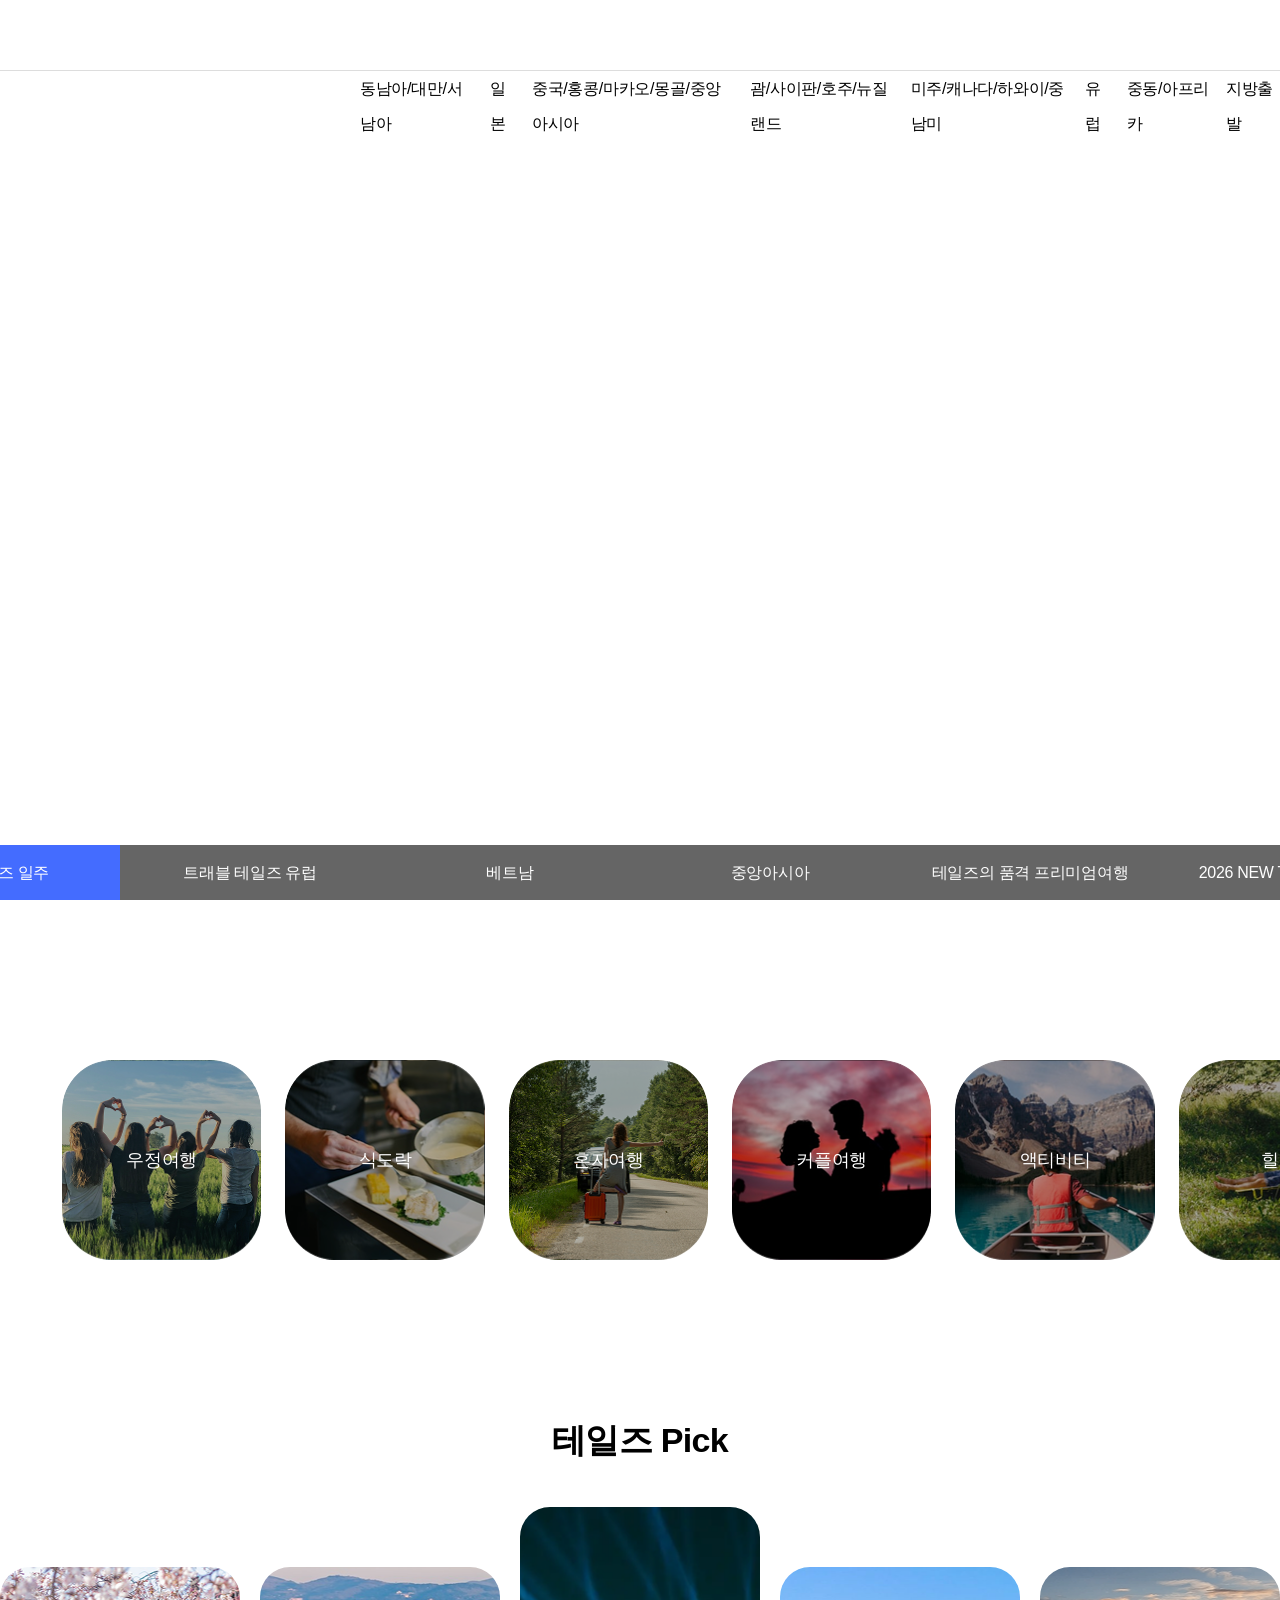
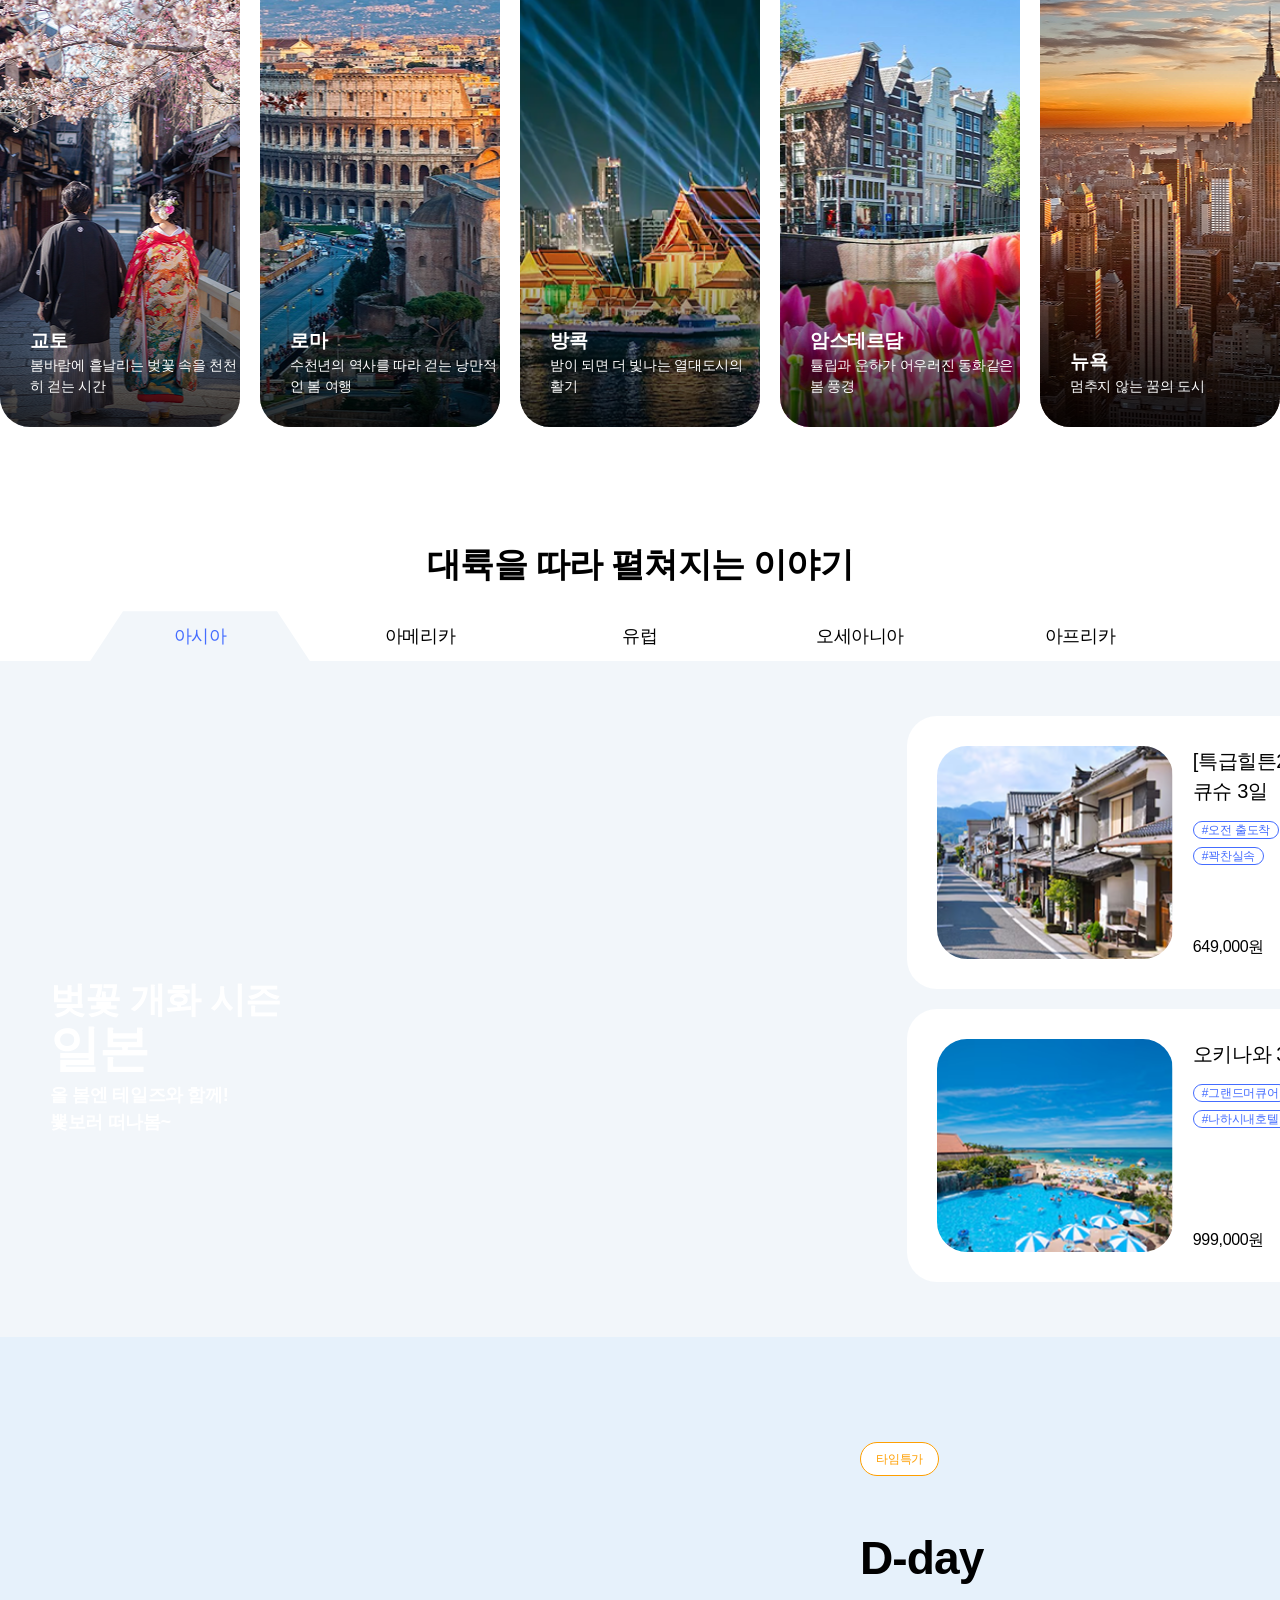
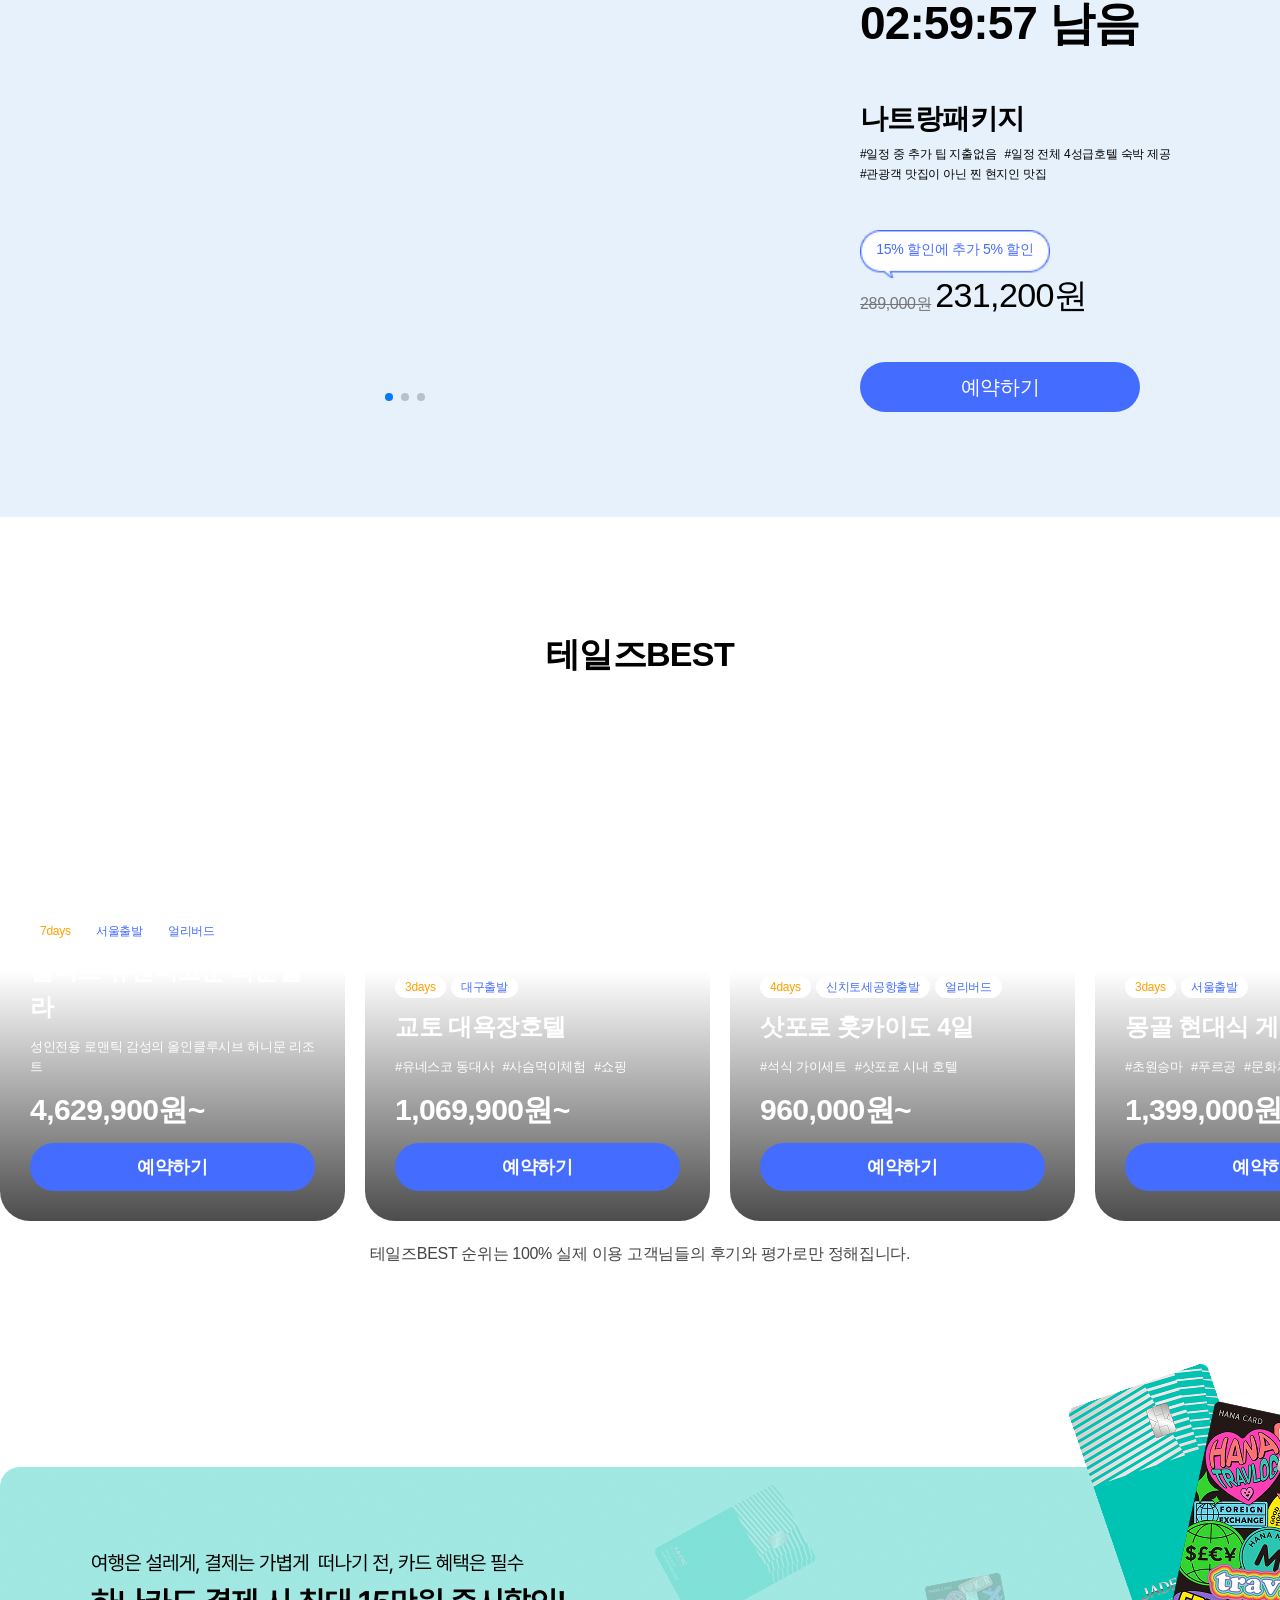
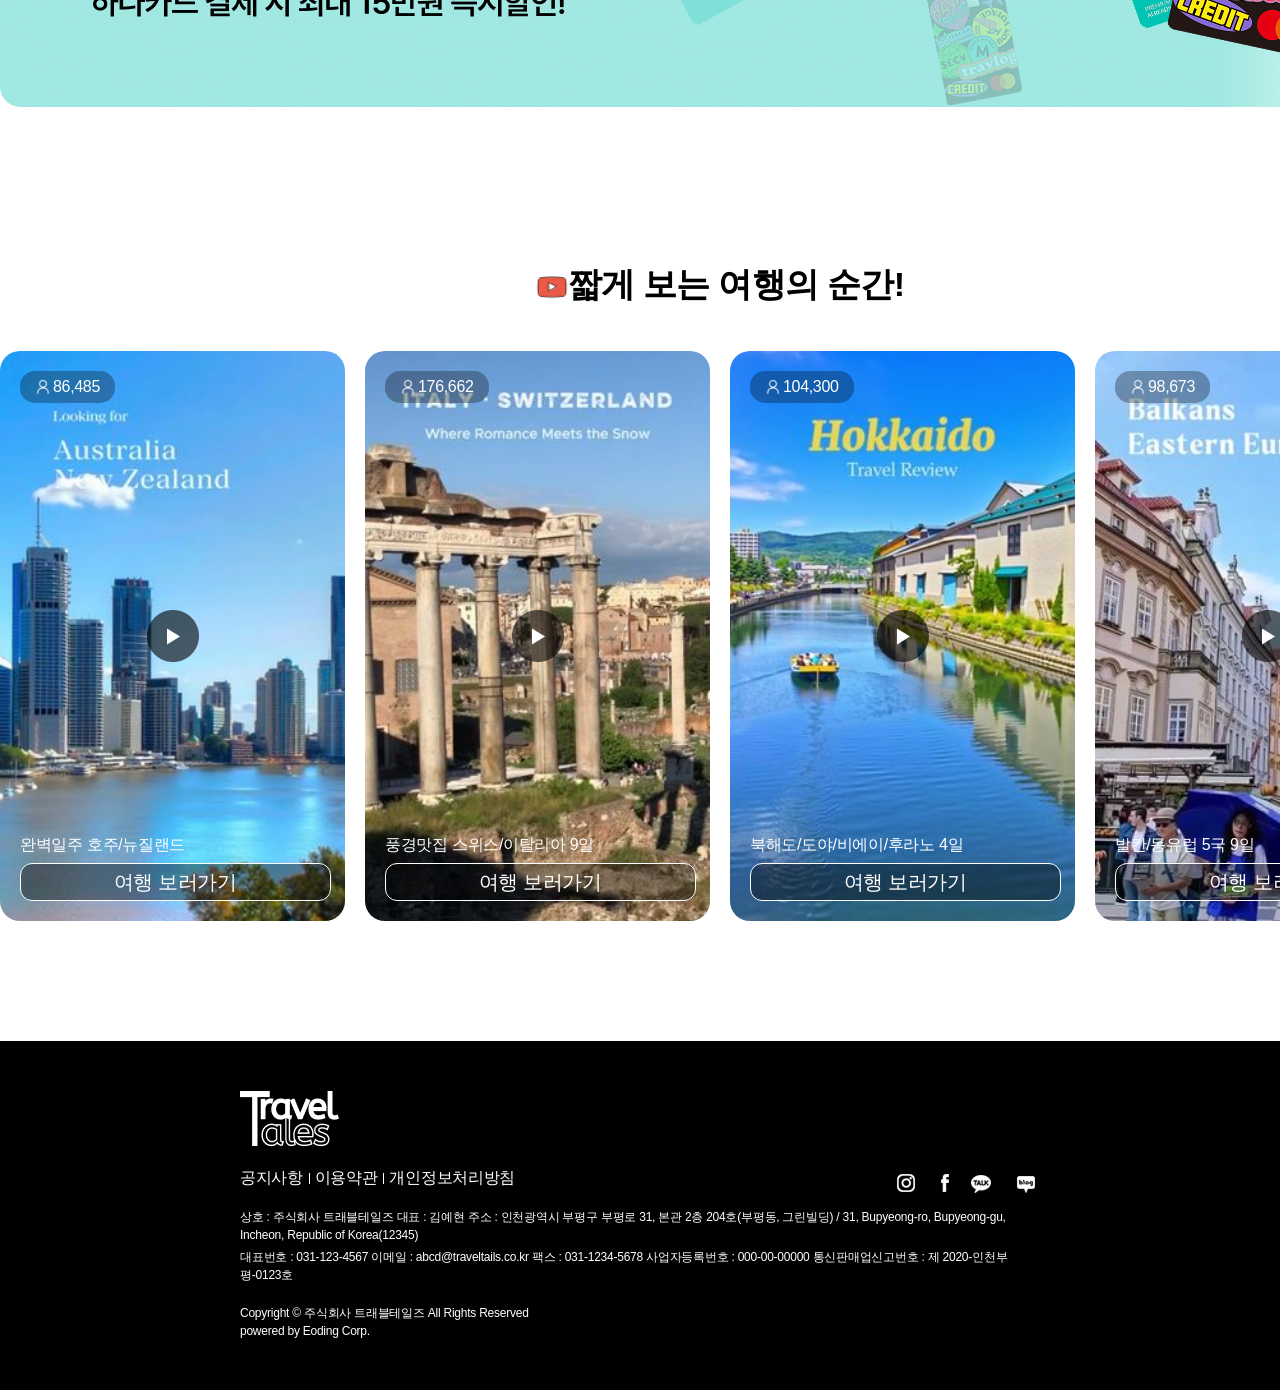
==== commit 73bf6d39: "방지" ====
--- a/index.html
+++ b/index.html
@@ -1,3 +1,10 @@
+<!--
+ * GitHub Repository Phishing Alert Appeal & Project Verification
+이 페이지는 깃허브에서 발생한 피싱 경고 오탐지(False Positive)를 해명하고, 해당 코드가 순수한 학습 및 포트폴리오용임을 증명하기 위해 작성되었습니다.
+ * Project: Portfolio Prototype
+ * Warning: This html does not process actual transactions or user credentials.
+The similarity to the actual commercial site is purely for design practice.
+-->
 <!DOCTYPE html>
 <html lang="ko">
 <head>
--- a/styles/common.css
+++ b/styles/common.css
@@ -1,3 +1,10 @@
+/* 
+ * GitHub Repository Phishing Alert Appeal & Project Verification
+이 페이지는 깃허브에서 발생한 피싱 경고 오탐지(False Positive)를 해명하고, 해당 코드가 순수한 학습 및 포트폴리오용임을 증명하기 위해 작성되었습니다.
+This CSS is part of a student project. 
+Any resemblance to real-world commercial sites is purely for design practice.
+*/
+
 /* ------------------------------------------------------------헤더 공통(메인기준) */
 #wrap .reservation_btn:hover {
     background-color: #2251FF;
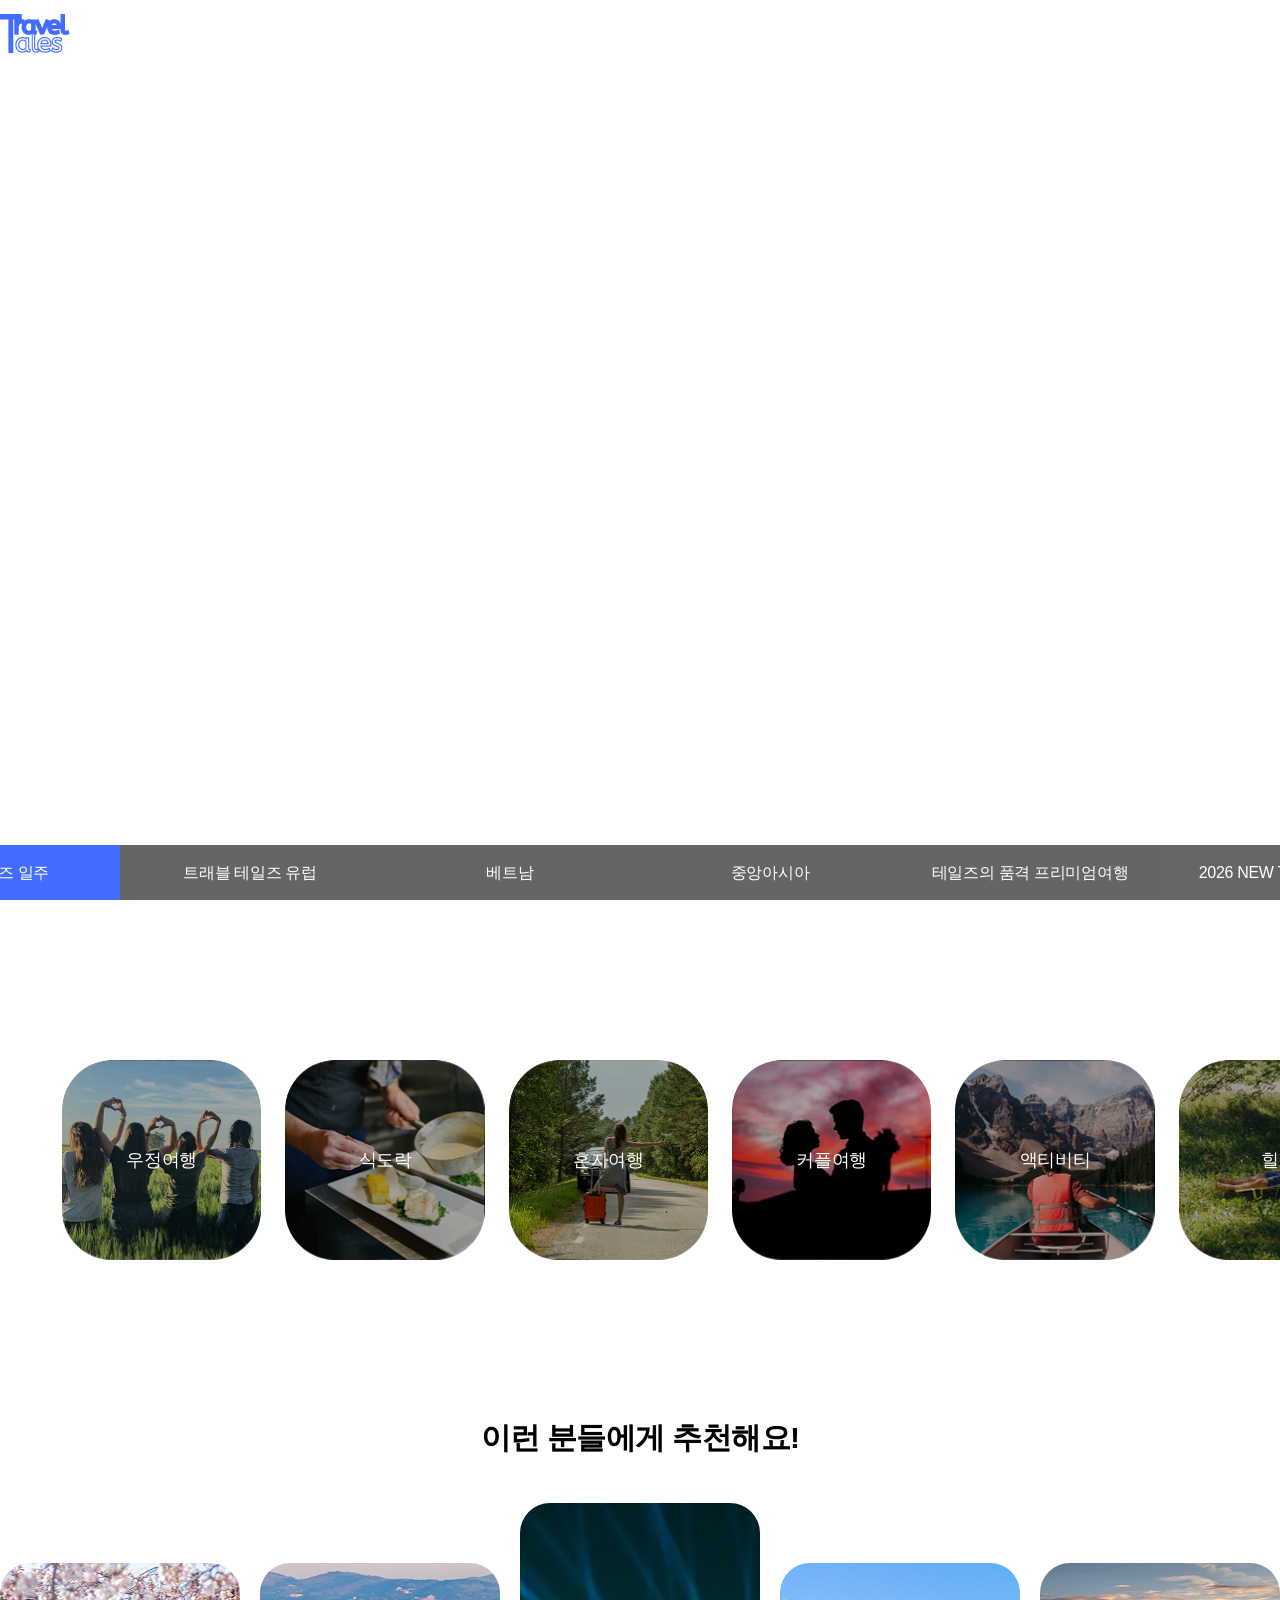
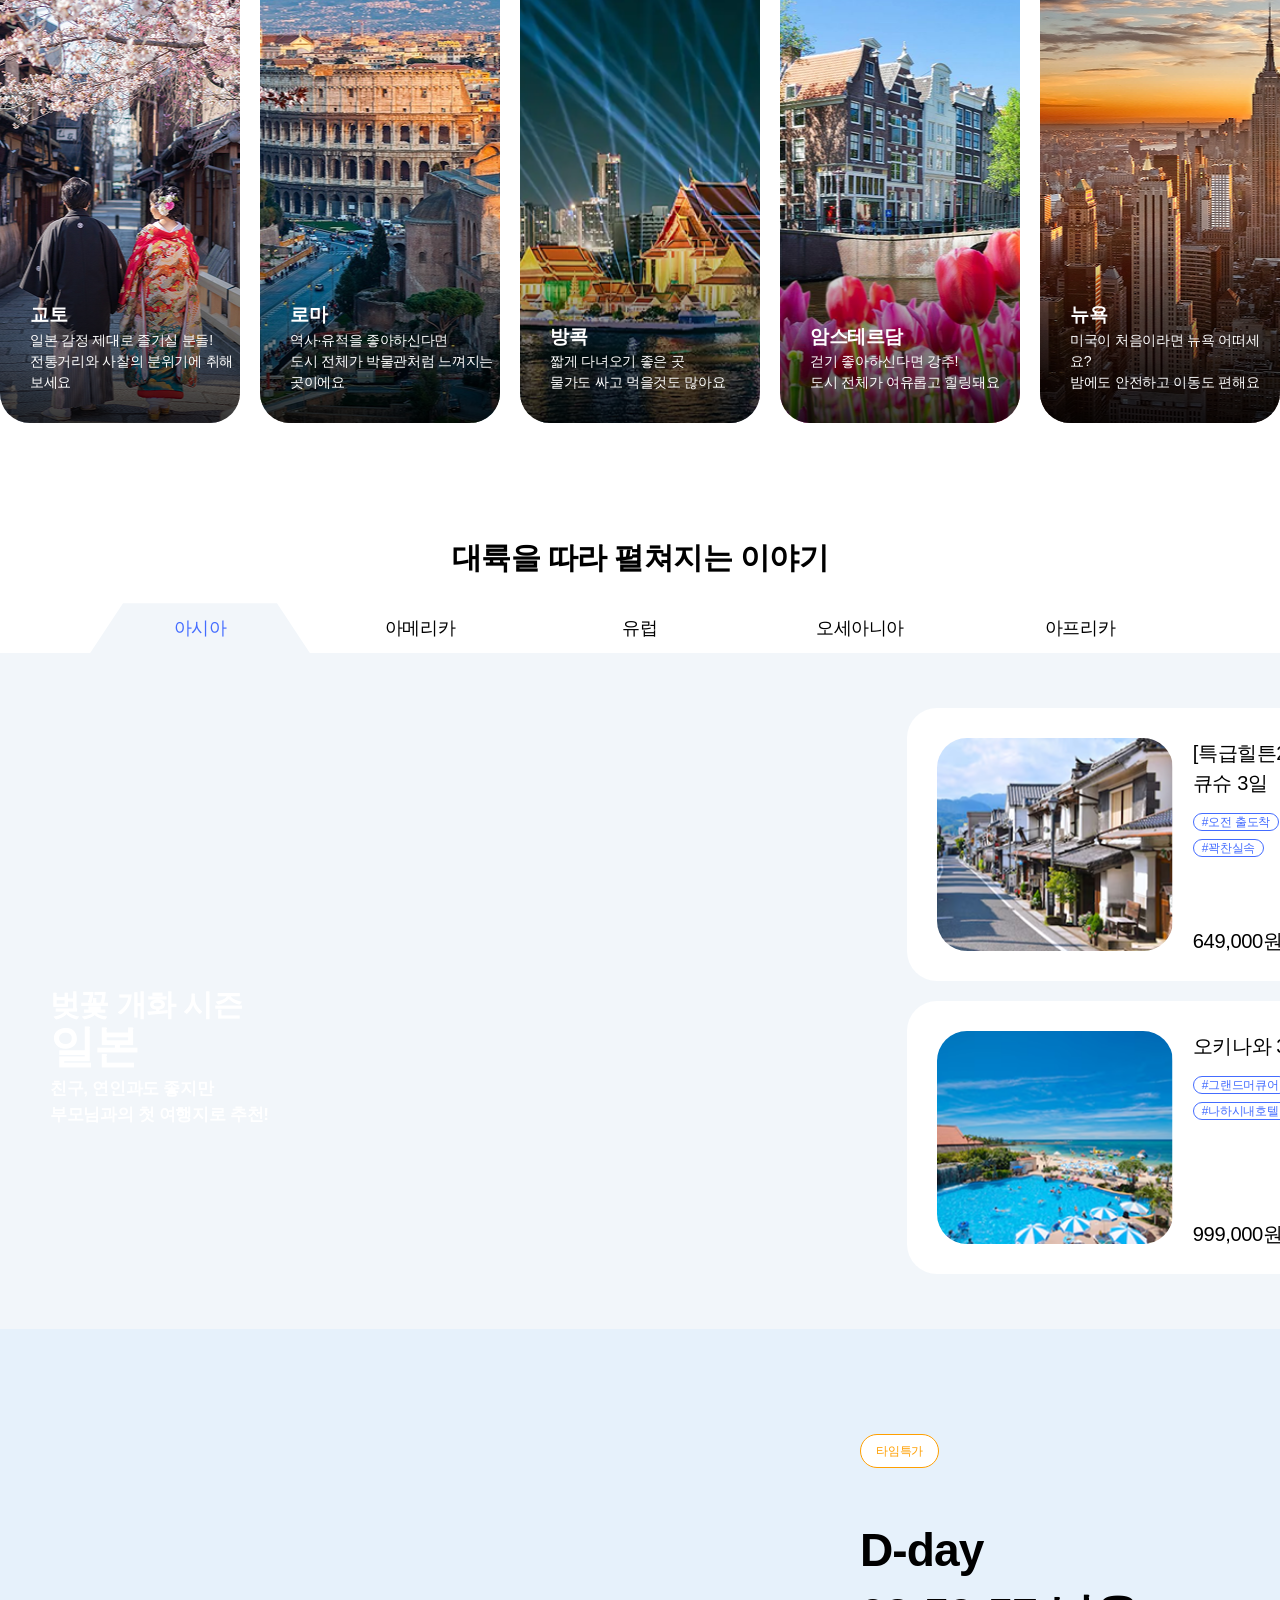
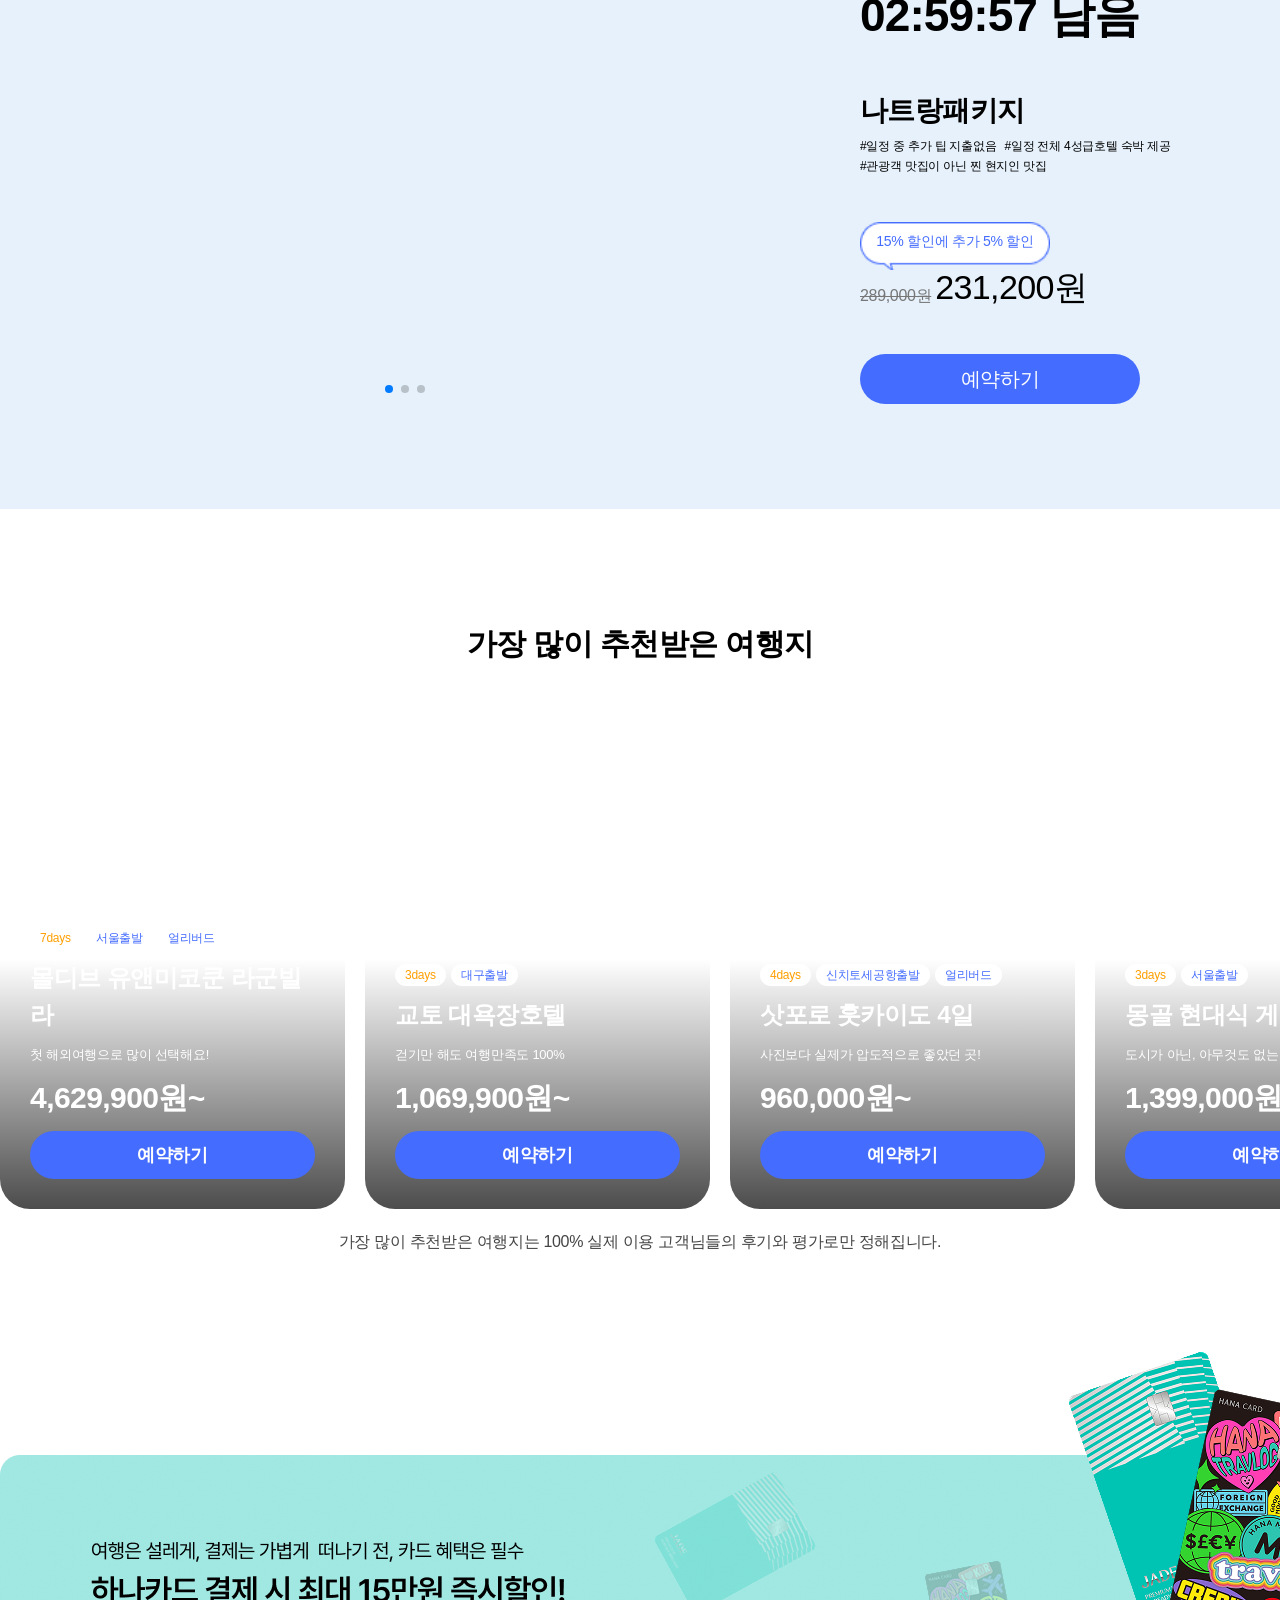
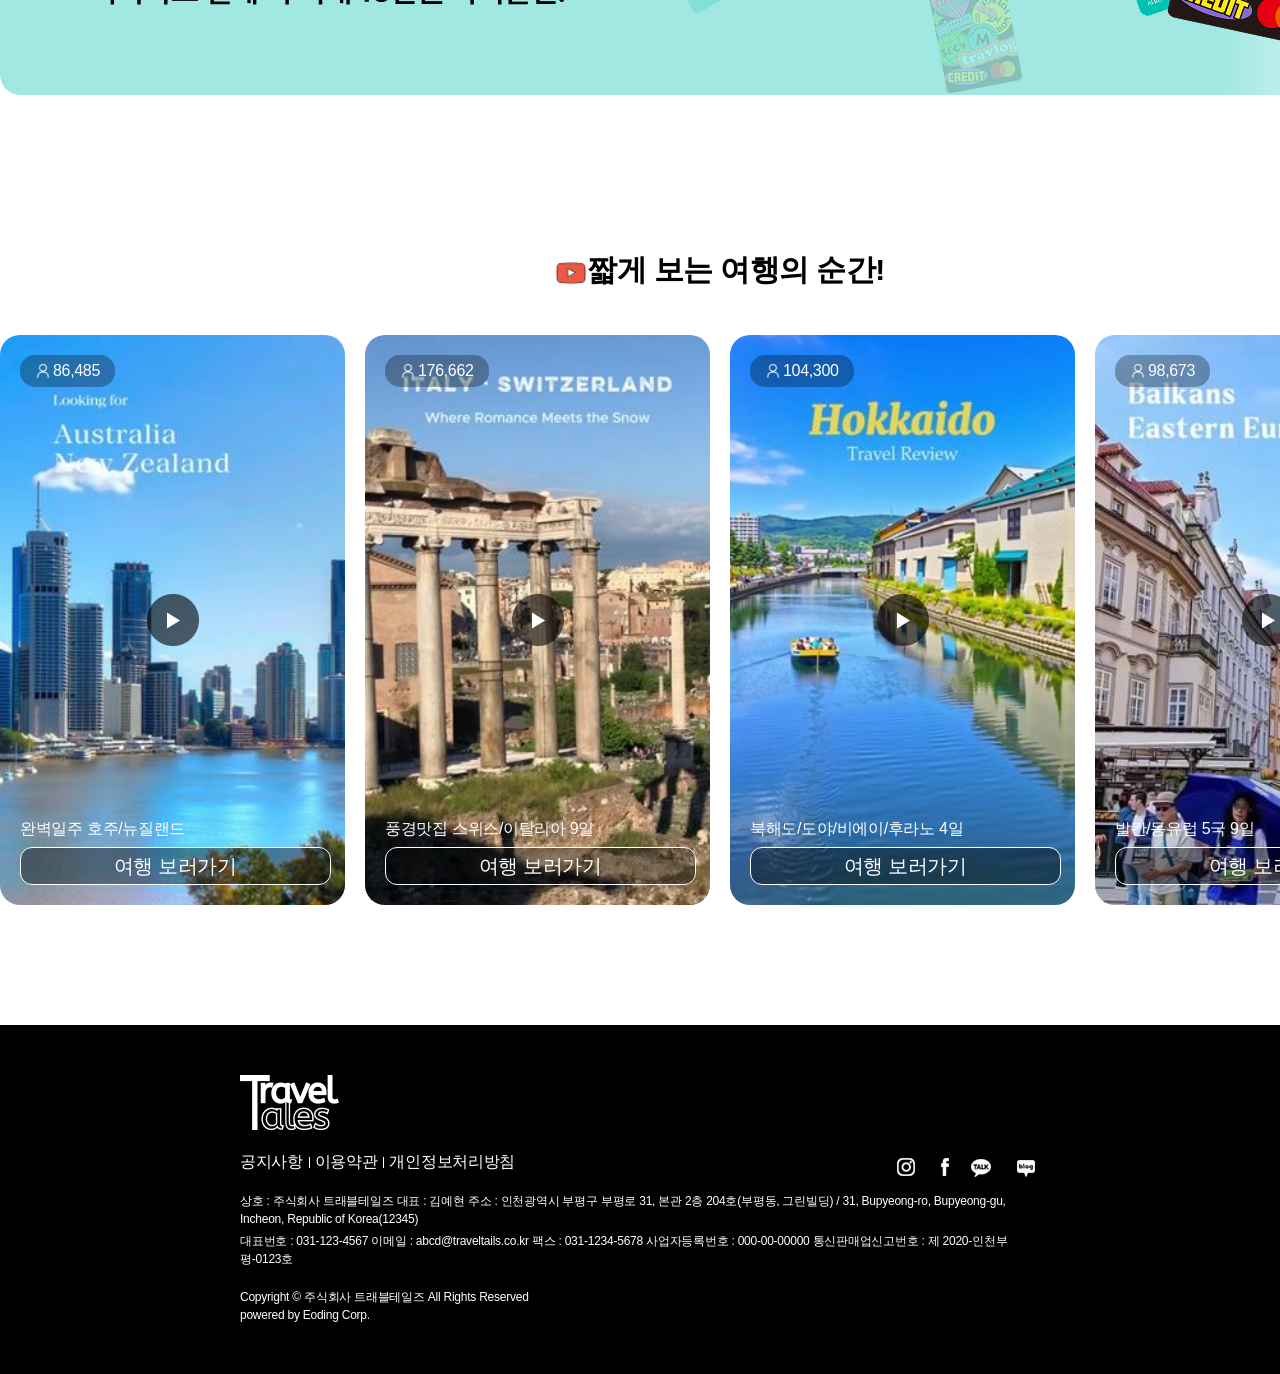
==== commit fb9d4692: "상세페이지 코딩" ====
--- a/index.html
+++ b/index.html
@@ -92,10 +92,10 @@
                     </ul>
                 </div>
                 <div class="head_right">
-                    <a href="#" class="search"><img src="./images/common/search_img.png" alt=""></a>
-                    <a href="#" class="user"><img src="./images/common/user_img.png" alt=""></a>
-                    <a href="#" class="like"><img src="./images/common/like_img.png" alt=""></a>
-                    <a href="#" class="schedule"><img src="./images/common/schedule_img.png" alt=""></a>
+                    <a href="#" class="search"><img src="./images/common/search.png" alt=""></a>
+                    <a href="#" class="user"><img src="./images/common/person.png" alt=""></a>
+                    <a href="#" class="like"><img src="./images/common/favorite.png" alt=""></a>
+                    <a href="#" class="schedule"><img src="./images/common/calendar_check.png" alt=""></a>
                 </div> 
             </div> 
         </header>
@@ -213,79 +213,91 @@
             </ul>
             <!-- -------------------------------테일즈 Pick -->
             <div class="contents spring2026">
-                <h1>테일즈 Pick</h1>
+                <h1>이런 분들에게 추천해요!</h1>
                 <div class="swiper pick">
                     <ul class="swiper-wrapper">
                         <li class="swiper-slide slide1">
                             <a href="#" class="spring_txt"> <!-- bg -->
                                 <h2>교토</h2>
-                                <p>봄바람에 흩날리는 벚꽃 속을 천천히 걷는 시간</p>
+                                <p>일본 감정 제대로 즐기실 분들!</p>
+                                <p>전통거리와 사찰의 분위기에 취해보세요</p>
                             </a>
                         </li>
                         <li class="swiper-slide slide2">
                             <a href="#" class="spring_txt"> <!-- bg -->
                                 <h2>로마</h2>
-                                <p>수천년의 역사를 따라 걷는 낭만적인 봄 여행</p>
+                                <p>역사·유적을 좋아하신다면</p>
+                                <p>도시 전체가 박물관처럼 느껴지는 곳이에요</p>
                             </a>
                         </li>
                         <li class="swiper-slide slide3 active">
                             <a href="#" class="spring_txt"> <!-- bg -->
                                 <h2>방콕</h2>
-                                <p>밤이 되면 더 빛나는 열대도시의 활기</p>
+                                <p>짧게 다녀오기 좋은 곳</p>
+                                <p>물가도 싸고 먹을것도 많아요</p>
                             </a>
                         </li>
                         <li class="swiper-slide slide4">
                             <a href="#" class="spring_txt"> <!-- bg -->
                                 <h2>암스테르담</h2>
-                                <p>튤립과 운하가 어우러진 동화같은 봄 풍경</p>
+                                <p>걷기 좋아하신다면 강추!</p>
+                                <p>도시 전체가 여유롭고 힐링돼요</p>
                             </a>
                         </li>
                         <li class="swiper-slide slide5">
                             <a href="#" class="spring_txt"> <!-- bg -->
                                 <h2>뉴욕</h2>
-                                <p>멈추지 않는 꿈의 도시</p>
+                                <p>미국이 처음이라면 뉴욕 어떠세요?</p>
+                                <p>밤에도 안전하고 이동도 편해요</p>
                             </a>
                         </li>
                         <li class="swiper-slide slide6">
                             <a href="#" class="spring_txt"> <!-- bg -->
                                 <h2>베이징</h2>
-                                <p>중국의 정치·역사의 중심지</p>
+                                <p>대륙의 스케일을 느껴보고싶다면!</p>
+                                <p>만리장성의 나라 추천드려요</p>
                             </a>
                         </li>
                         <li class="swiper-slide slide7">
                             <a href="#" class="spring_txt"> <!-- bg -->
                                 <h2>LA</h2>
-                                <p>할리우드와 해변, 엔터테인먼트 산업의 중심지</p>
+                                <p>자유로운 분위기, 영화속으로!</p>
+                                <p>산타모니카 해변과 할리우드의 현장 속으로!</p>
                             </a>
                         </li>
                         <li class="swiper-slide slide8">
                             <a href="#" class="spring_txt"> <!-- bg -->
                                 <h2>런던</h2>
-                                <p>전통과 금융, 문화가 어우러진 세계적인 글로벌 도시</p>
+                                <p>클래식과 트렌드를 동시에 느끼고싶다면</p>
+                                <p>전클래식한 건축과 현대문화가 잘 섞여있어요</p>
                             </a>
                         </li>
                         <li class="swiper-slide slide9">
                             <a href="#" class="spring_txt"> <!-- bg -->
                                 <h2>타이페이</h2>
-                                <p>야시장과 첨단 기술, 다양한 먹거리가 매력인 곳</p>
+                                <p>편안한 첫 해외여행을 찾으시나요?</p>
+                                <p>복잡하지 않으면서 즐길 요소가 한가득!</p>
                             </a>
                         </li>
                         <li class="swiper-slide slide10">
                             <a href="#" class="spring_txt"> <!-- bg -->
                                 <h2>울란바토르</h2>
-                                <p>광활한 초원과 유목 문화가 살아있는 자연의 나라</p>
+                                <p>완전히 다른 세상을 경험하고싶으신 분!</p>
+                                <p>도시를 벗어나 초원 위 게르에서 하룻밤 어떠세요?</p>
                             </a>
                         </li>
                         <li class="swiper-slide slide11">
                             <a href="#" class="spring_txt"> <!-- bg -->
                                 <h2>오사카</h2>
-                                <p>활기찬 상업과 먹거리로 유명한 일본의 미식 도시</p>
+                                <p>일본의 관광명소를 찾으신다면</p>
+                                <p>밝고 활기찬 에너지가 도시 전체 넘쳐나는 곳!</p>
                             </a>
                         </li>
                         <li class="swiper-slide slide12">
                             <a href="#" class="spring_txt"> <!-- bg -->
                                 <h2>후쿠오카</h2>
-                                <p>라멘과 해안 풍경이 어우러진 규슈의 관문 도시</p>
+                                <p>가볍지만 만족도 높은 여행을 하고싶다면!</p>
+                                <p>교통, 규모 모두 적당해서 '여행했다'라는 느낌이 팍!</p>
                             </a>
                         </li>
                     </ul>
@@ -309,7 +321,7 @@
                                 <div class="video_txt">
                                     <p>벚꽃 개화 시즌</p>  
                                     <h2>일본</h2>
-                                    <p>올 봄엔 테일즈와 함께!<br>뽗보러 떠나봄~</p>
+                                    <p>친구, 연인과도 좋지만<br>부모님과의 첫 여행지로 추천!</p>
                                 </div>
                             </div>
                             <div class="right_list">
@@ -355,7 +367,7 @@
                                 <div class="video_txt">
                                     <p>대자연의 나라</p>  
                                     <h2>캐나다</h2>
-                                    <p>#로키산맥 #오로라</p>
+                                    <p>자연을 좋아하시면<br>무조건 가보세요!</p>
                                 </div>
                             </div>
                             <div class="right_list">
@@ -402,7 +414,7 @@
                                 <div class="video_txt">
                                     <p>예술과 낭만이 넘치는 곳</p>  
                                     <h2>프랑스</h2>
-                                    <p>예술과 미식이 어우러진<br>유럽 문화의 중심지</p>
+                                    <p>일반적인 관광지보다는<br>특별한 분위기에 빠지고 싶으시다면</p>
                                 </div>
                             </div>
                             <div class="right_list">
@@ -448,7 +460,7 @@
                                 <div class="video_txt">
                                     <p>청정 자연 여행지</p>  
                                     <h2>뉴질랜드</h2>
-                                    <p>순수한 대자연의 힐링스팟</p>
+                                    <p>자연 속에서 조용히 쉬고싶을 때</p>
                                 </div>
                             </div>
                             <div class="right_list">
@@ -493,7 +505,7 @@
                                 <div class="video_txt">
                                     <p>야생과 대지가 숨쉬는 곳</p>  
                                     <h2>케냐</h2>
-                                    <p>인터넷으로만 보던 동물들이<br>눈앞에!?</p>
+                                    <p>흔한 여행 말고<br>오래 기억에 남을 이야기!</p>
                                 </div>
                             </div>
                             <div class="right_list">
@@ -581,7 +593,7 @@
             </div>
             <!-- -------------------------------------테일즈 베스트 -->
             <div class="contents best_wrap"><!----------------------------------------------레이아웃 수정필요 -->
-                <h1>테일즈BEST</h1>
+                <h1>가장 많이 추천받은 여행지</h1>
                 <ul class="best_list">
                     <li>
                         <div class="best_card">
@@ -593,7 +605,7 @@
                                 </div>
                                 <h2>몰디브 유앤미코쿤 라군빌라</h2>
                                 <div class="tag">
-                                    <p>성인전용 로맨틱 감성의 올인클루시브 허니문 리조트</p>
+                                    <p>첫 해외여행으로 많이 선택해요!</p>
                                 </div>
                                 <em class="price">4,629,900원~</em>
                                 <button type="button" class="reservation_btn">예약하기</button>
@@ -609,9 +621,7 @@
                                 </div>
                                 <h2>교토 대욕장호텔</h2>
                                 <div class="tag">
-                                    <p>#유네스코 동대사</p>
-                                    <p>#사슴먹이체험</p>
-                                    <p>#쇼핑</p>
+                                    <p>걷기만 해도 여행만족도 100%</p>
                                 </div>
                                 <em class="price">1,069,900원~</em>
                                 <button type="button" class="reservation_btn">예약하기</button>
@@ -628,8 +638,7 @@
                                 </div>
                                 <h2>삿포로 훗카이도 4일</h2>
                                 <div class="tag">
-                                    <p>#석식 가이세트</p>
-                                    <p>#삿포로 시내 호텔</p>
+                                    <p>사진보다 실제가 압도적으로 좋았던 곳!</p>
                                 </div>
                                 <em class="price">960,000원~</em>
                                 <button type="button" class="reservation_btn">예약하기</button>
@@ -645,10 +654,7 @@
                                 </div>
                                 <h2>몽골 현대식 게르</h2>
                                 <div class="tag">
-                                    <p>#초원승마</p>
-                                    <p>#푸르공</p>
-                                    <p>#문화체험</p>
-                                    <p>#별밤헌팅</p>
+                                    <p>도시가 아닌, 아무것도 없는 곳이 오히려 더 좋아요</p>
                                 </div>
                                 <em class="price">1,399,000원~</em>
                                 <button type="button" class="reservation_btn">예약하기</button>
@@ -656,7 +662,7 @@
                         </div>
                     </li>
                 </ul>
-                <p>테일즈BEST 순위는 100% 실제 이용 고객님들의 후기와 평가로만 정해집니다.</p>
+                <p>가장 많이 추천받은 여행지는 100% 실제 이용 고객님들의 후기와 평가로만 정해집니다.</p>
             </div> 
             <!-- --------------------------------------------------------이벤트 배너 -->
             <div class="event_bnr">
--- a/styles/common.css
+++ b/styles/common.css
@@ -10,12 +10,17 @@
     background-color: #2251FF;
 }
 #wrap header {}
+#wrap header #head_contents .head_right a:nth-child(1) img {scale: 1.1;}
+#wrap header #head_contents .head_right a:nth-child(2) img {scale: 1.2;}
+#wrap header #head_contents .head_right a img {filter: invert(100%);}
 #wrap header.scroll {
-    position: sticky; top:0; background-color: #000;
+    position: sticky; top:0; background-color: #fff;
 }
+#wrap header.scroll #head_contents .head_left #gnb li a {color: #000;}
+#wrap header.scroll #head_contents .head_right a img {filter: invert(0);}
 #wrap header #head_contents {
     display:flex; flex-flow:row nowrap; justify-content: space-between; align-items: center;
-    padding: 0 240px; height: 70px; position: relative;
+    width:1440px; margin:0 auto; height: 70px; position: relative;
 }
 #wrap header #head_contents .head_left {
     display: flex; gap: 50px;
@@ -35,7 +40,7 @@
     color: #446CFF; transition: color 0.3s ease;
 }
 #wrap header #head_contents .head_left #gnb > li:nth-child(1) .lnb {
-    display: flex;width: 100vw; height:35px;position: absolute; left: 0; bottom: -35px;
+    display: none;width: 100vw; height:35px;position: absolute; left: 0; bottom: -35px;
     gap:15px; background-color: #fff; padding-left: 360px; border-top: 1px solid #ddd;
 }
 #wrap header #head_contents .head_left #gnb > li .lnb {
@@ -58,7 +63,7 @@
 #wrap header #head_contents .head_right .schedule img {scale: 1.1;}
 /* -----------------------------------------------------컨텐츠 배너 기본 */
 #wrap .contents {width: 1440px; margin:0 auto 120px;}
-#wrap .contents h1 {font-size: 2.13rem; font-weight: 600; text-align: center; margin-bottom: 50px;}
+#wrap .contents h1 {font-size: 1.88rem; font-weight: 600; text-align: center; margin-bottom: 50px;}
 /* ----------------------------------------------------푸터 공통 */
 #wrap footer {
     width: 100%; padding: 50px 240px; background-color: #000;
--- a/styles/index.css
+++ b/styles/index.css
@@ -217,14 +217,14 @@
     position: absolute; bottom: 146px; left: 50px;
 }
 #wrap .continent_suggest .suggest_contents_bg .suggest_contents .left_video .video_txt p:nth-child(1) {
-    font-size: 2.25rem; line-height: 0.9;
+    font-size: 1.88rem; line-height: 0.9;
 }
 #wrap .continent_suggest .suggest_contents_bg .suggest_contents .left_video .video_txt p:nth-child(3) {
-    font-size: 1.13rem; line-height: 1.5;
+    font-size: 1.08rem; line-height: 1.5;
 }
 #wrap .continent_suggest .suggest_contents_bg .suggest_contents .left_video .video_txt p {color: #fff; font-weight: 600;}
 #wrap .continent_suggest .suggest_contents_bg .suggest_contents .left_video .video_txt h2 {
-    font-size: 3.13rem; color: #fff; font-weight: 600; line-height: 1.3;
+    font-size: 2.81rem; color: #fff; font-weight: 600; line-height: 1.3;
 }
 #wrap .continent_suggest .suggest_contents_bg .suggest_contents .right_list {
     width:calc(100% - 907px); display: flex; flex-flow: column; gap: 20px;
@@ -239,7 +239,7 @@
 }
 #wrap .continent_suggest .suggest_contents_bg .suggest_contents .right_list .right_card .card_txt .card_txt_top {}
 #wrap .continent_suggest .suggest_contents_bg .suggest_contents .right_list .right_card .card_txt .card_txt_top h2 {
-    font-size: 1.25rem; font-weight: 500; line-height: 1.5; margin-bottom: 15px;
+    font-size: 1.25rem; line-height: 1.5; margin-bottom: 15px;
 }
 #wrap .continent_suggest .suggest_contents_bg .suggest_contents .right_list .right_card .card_txt .card_txt_top .badge_group {
     display: flex; flex-flow: row wrap; gap: 8px;
@@ -248,8 +248,8 @@
     font-size: 0.75rem; padding: 2px 8px; border: 1px solid #446CFF; border-radius: 10px; color: #446CFF;
     
 }
-#wrap .continent_suggest .suggest_contents_bg .suggest_contents .right_list .right_card .card_txt .price_arrow {}}
-#wrap .continent_suggest .suggest_contents_bg .suggest_contents .right_list .right_card .card_txt .price_arrow .price {font-size: 1.25rem;}
+#wrap .continent_suggest .suggest_contents_bg .suggest_contents .right_list .right_card .card_txt .price_arrow {}
+#wrap .continent_suggest .suggest_contents_bg .suggest_contents .right_list .right_card .card_txt .price_arrow .price {font-size: 1.26rem; font-weight: 500;}
 #wrap .continent_suggest .suggest_contents_bg .suggest_contents .right_list .right_card .card_txt .price_arrow .arrow {
     float: right;
 }
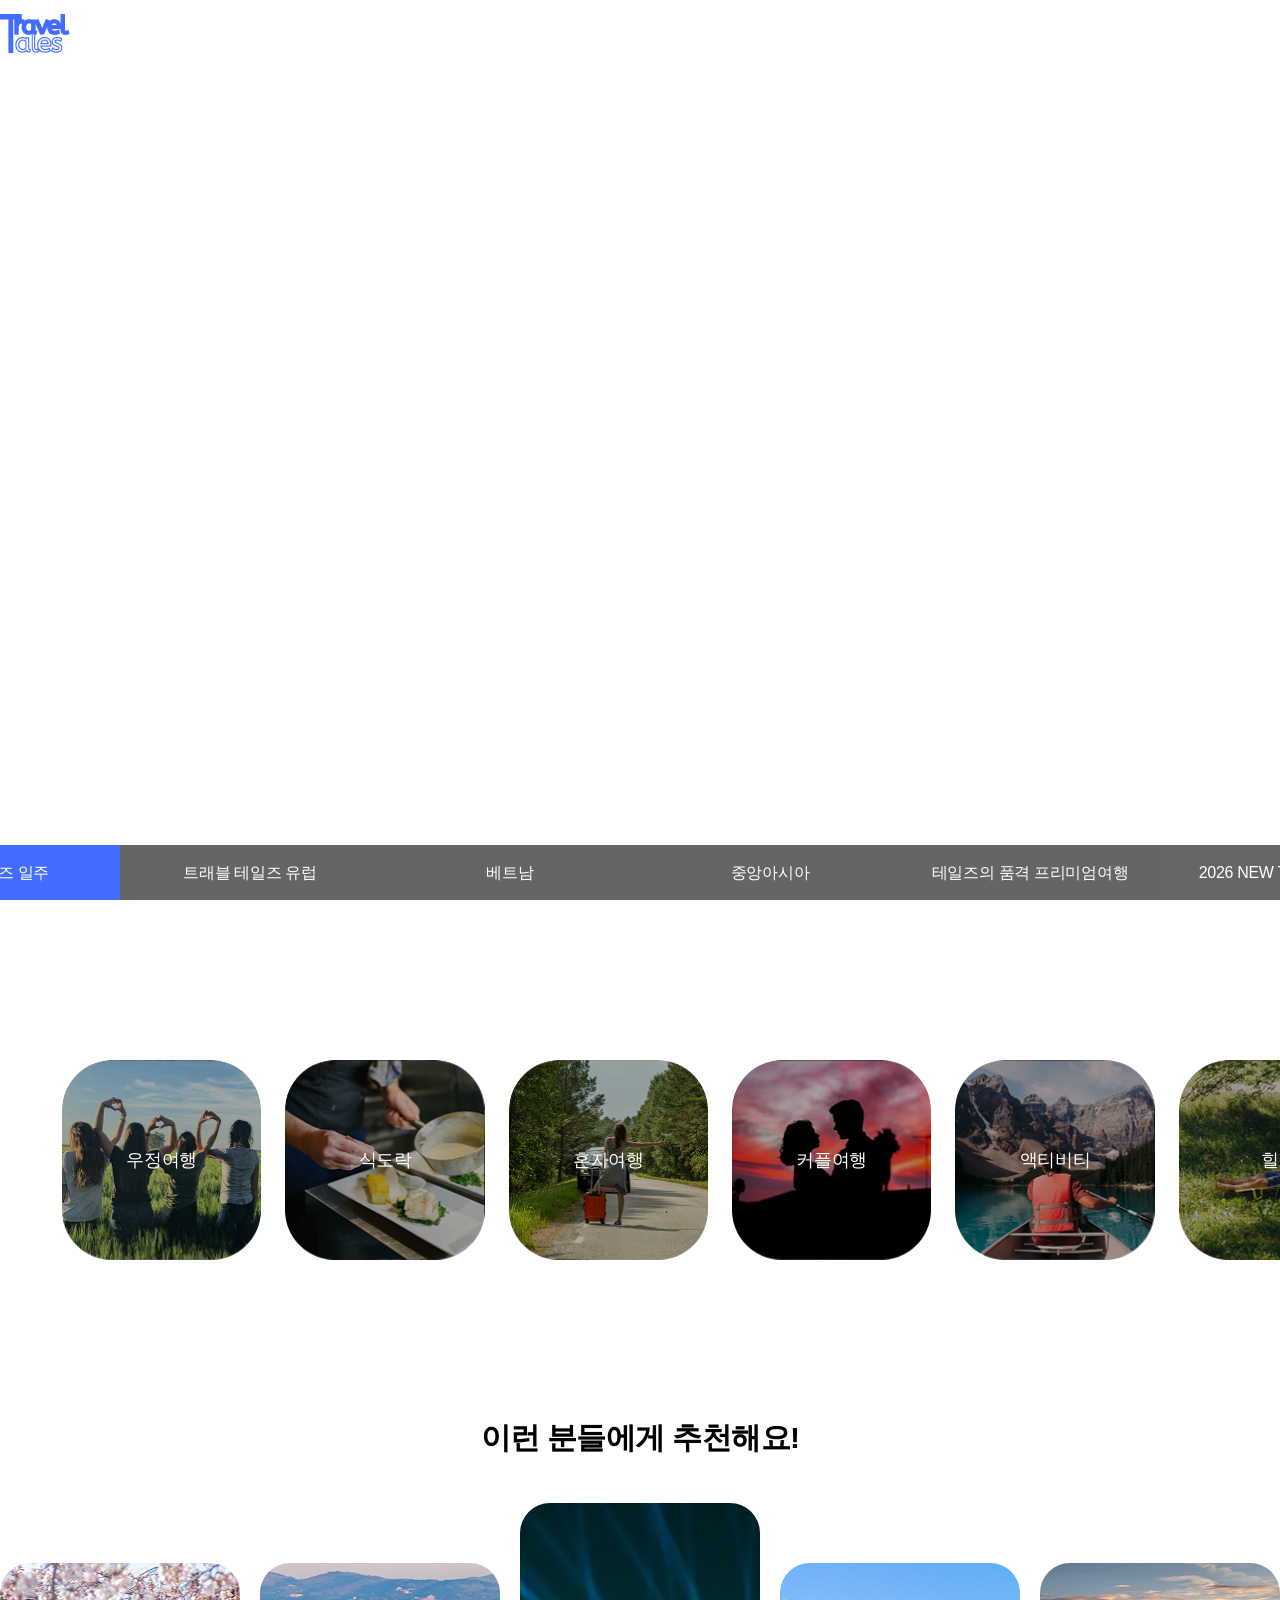
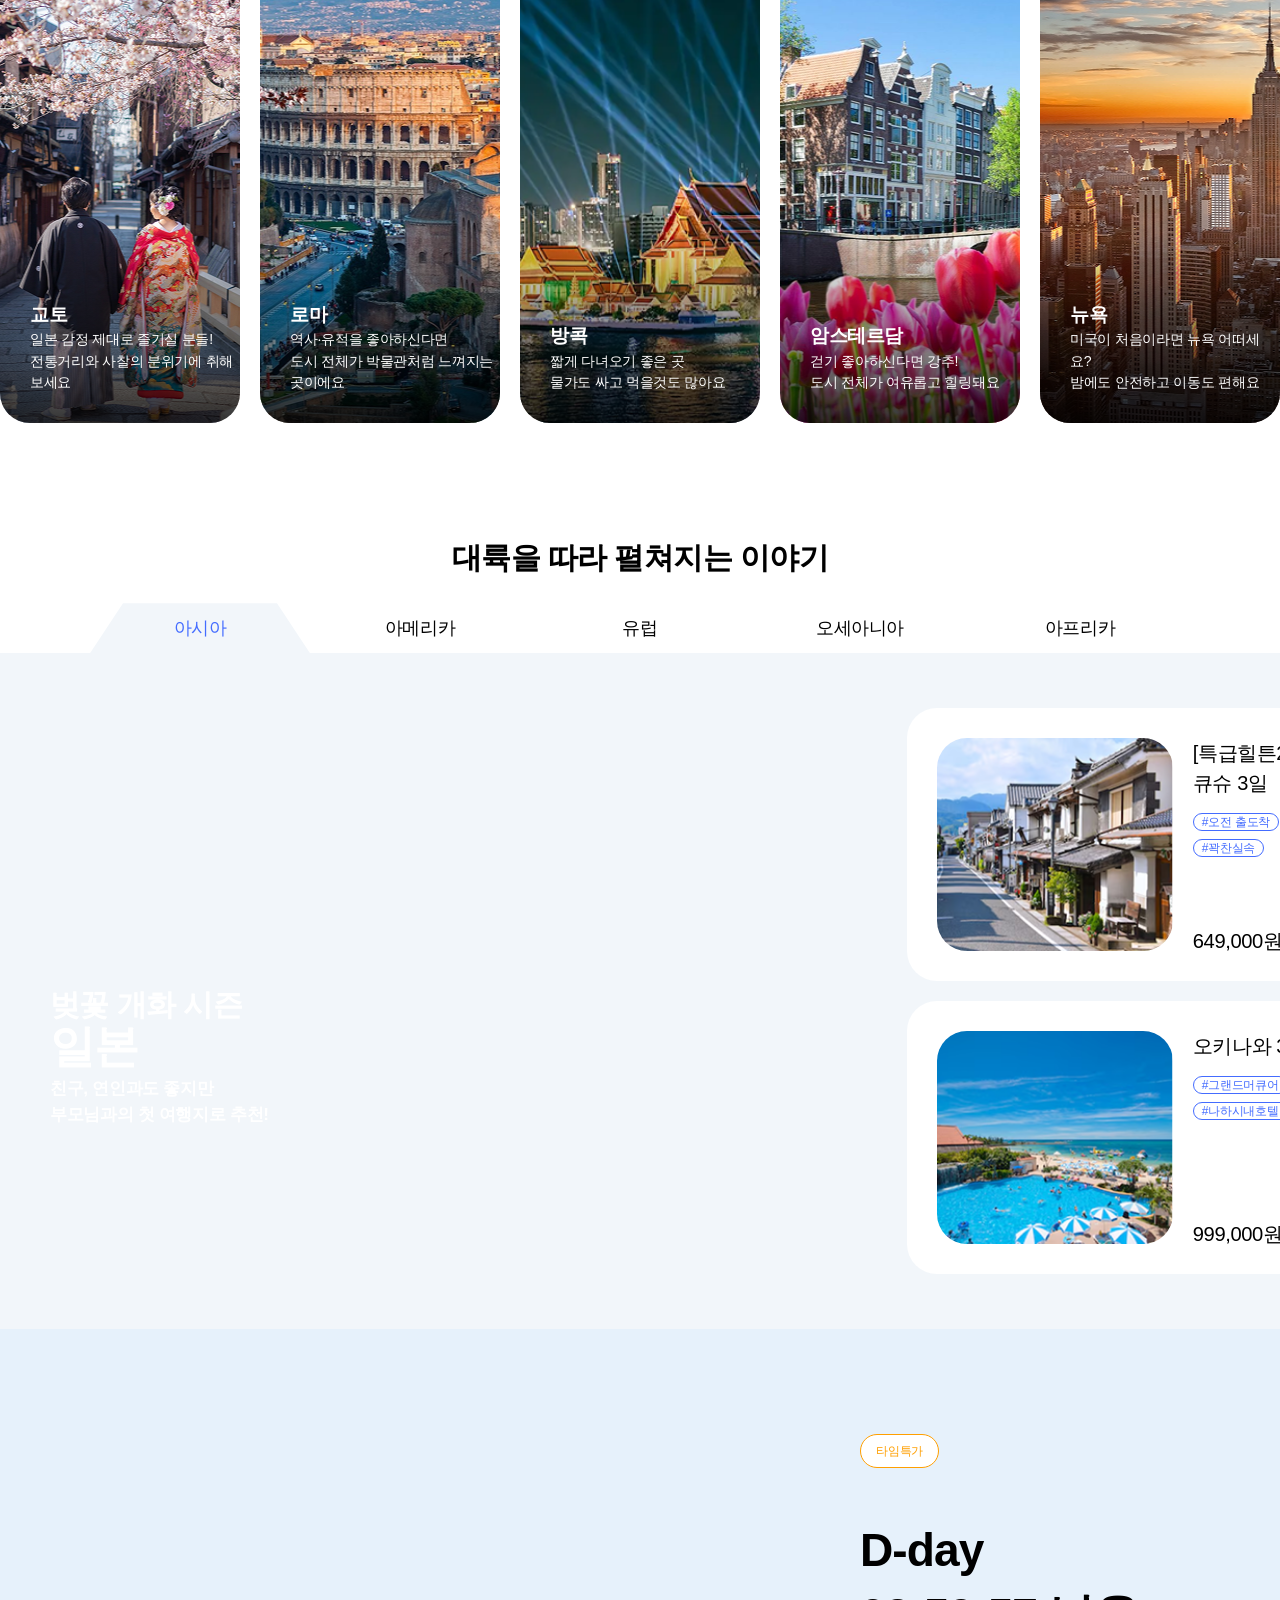
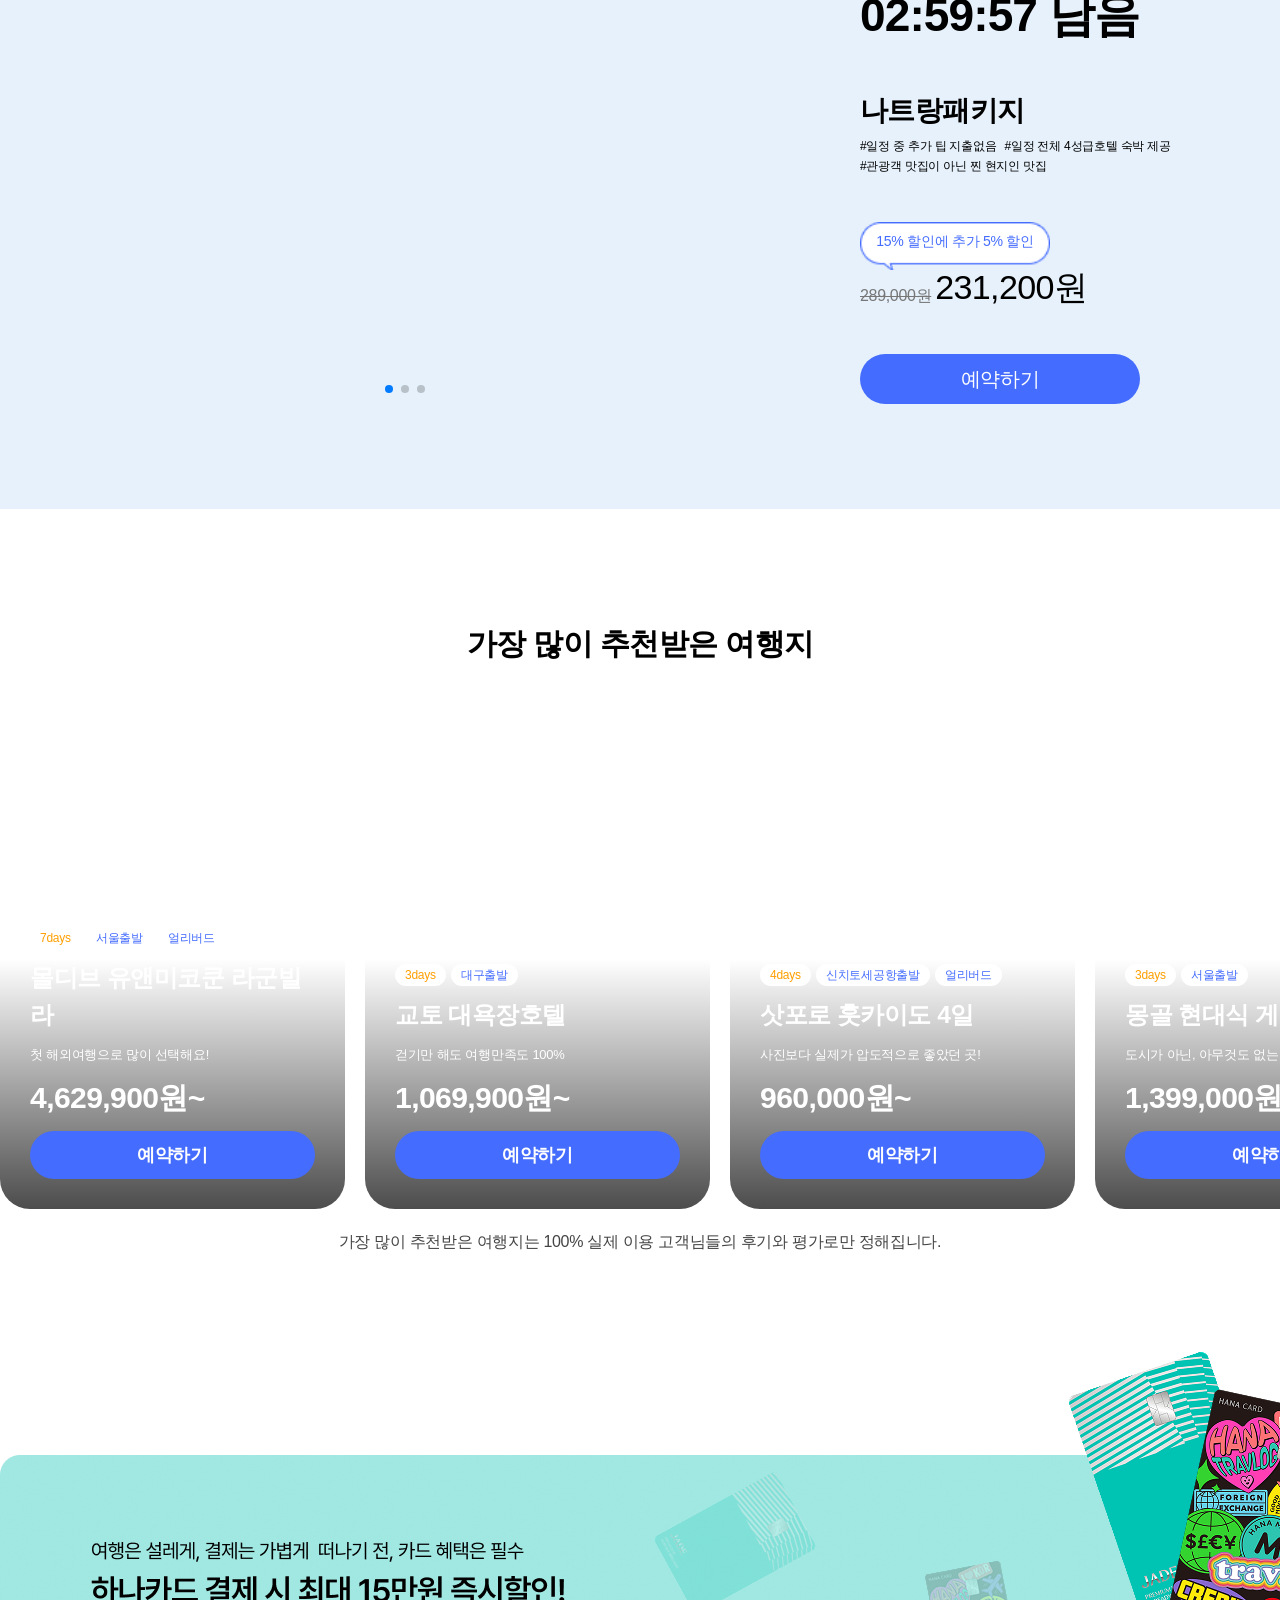
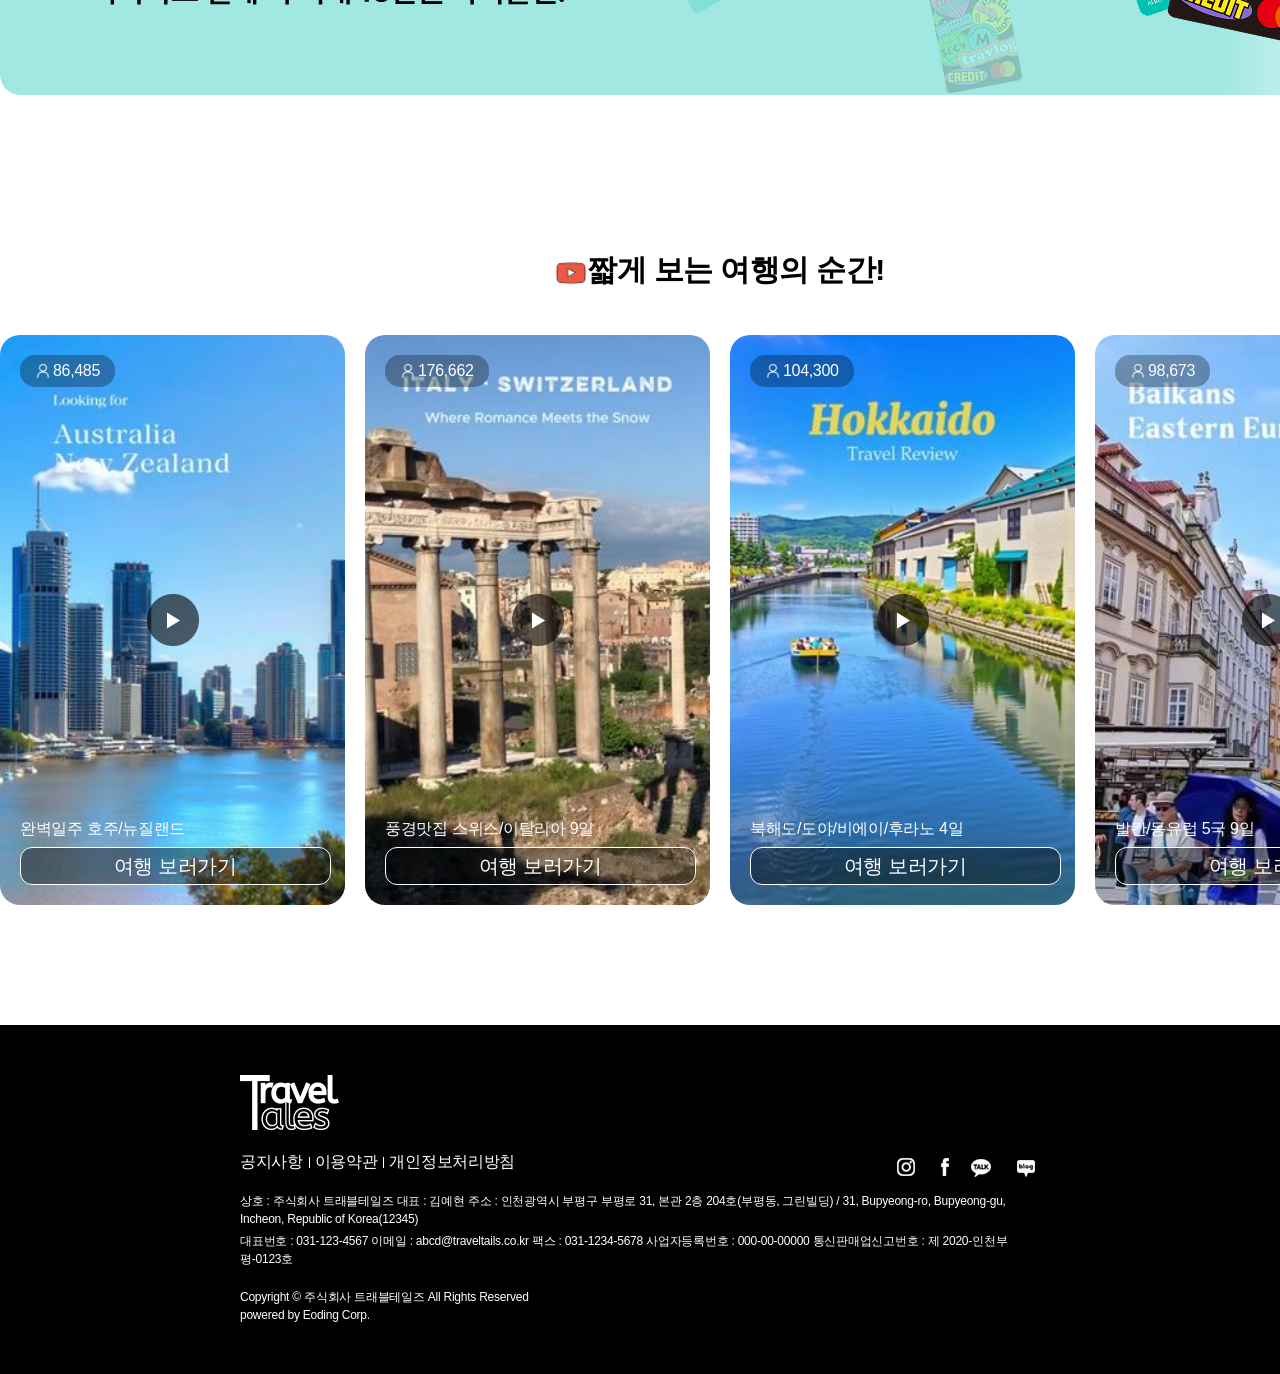
==== commit 38e7d4bd: "최종수정2" ====
--- a/index.html
+++ b/index.html
@@ -317,7 +317,7 @@
                     <div class="suggest_contents_bg">
                         <div class="suggest_contents asia active">
                             <div class="left_video">
-                                <video src="https://img.modetour.com/eagle/photoimg/5057873c2fbc4d2a8c8b6c4a94a5fa56.mp4" autoplay="0" loop="0"></video>
+                                <video src="https://img.modetour.com/eagle/photoimg/5057873c2fbc4d2a8c8b6c4a94a5fa56.mp4" autoplay="0" muted loop="0"></video>
                                 <div class="video_txt">
                                     <p>벚꽃 개화 시즌</p>  
                                     <h2>일본</h2>
@@ -410,7 +410,7 @@
                         </div>
                         <div class="suggest_contents europe">
                             <div class="left_video">
-                                <video src="https://img.modetour.com/eagle/photoimg/8e684e96698d451ca6c9a096464e22ea.mp4" autoplay="0" loop="0"></video>
+                                <video src="https://img.modetour.com/eagle/photoimg/8e684e96698d451ca6c9a096464e22ea.mp4" autoplay="0" muted loop="0"></video>
                                 <div class="video_txt">
                                     <p>예술과 낭만이 넘치는 곳</p>  
                                     <h2>프랑스</h2>
@@ -456,7 +456,7 @@
                         </div>
                         <div class="suggest_contents">
                             <div class="left_video oceania">
-                                <video src="./videos/newzealand.mp4" autoplay="0" loop="0"></video>
+                                <video src="./videos/newzealand.mp4" autoplay="0" muted loop="0"></video>
                                 <div class="video_txt">
                                     <p>청정 자연 여행지</p>  
                                     <h2>뉴질랜드</h2>
@@ -501,7 +501,7 @@
                         </div>
                         <div class="suggest_contents africa">
                             <div class="left_video">
-                                <video src="./videos/kenya.mp4" autoplay="0" loop="0"></video>
+                                <video src="./videos/kenya.mp4" autoplay="0" muted loop="0"></video>
                                 <div class="video_txt">
                                     <p>야생과 대지가 숨쉬는 곳</p>  
                                     <h2>케냐</h2>
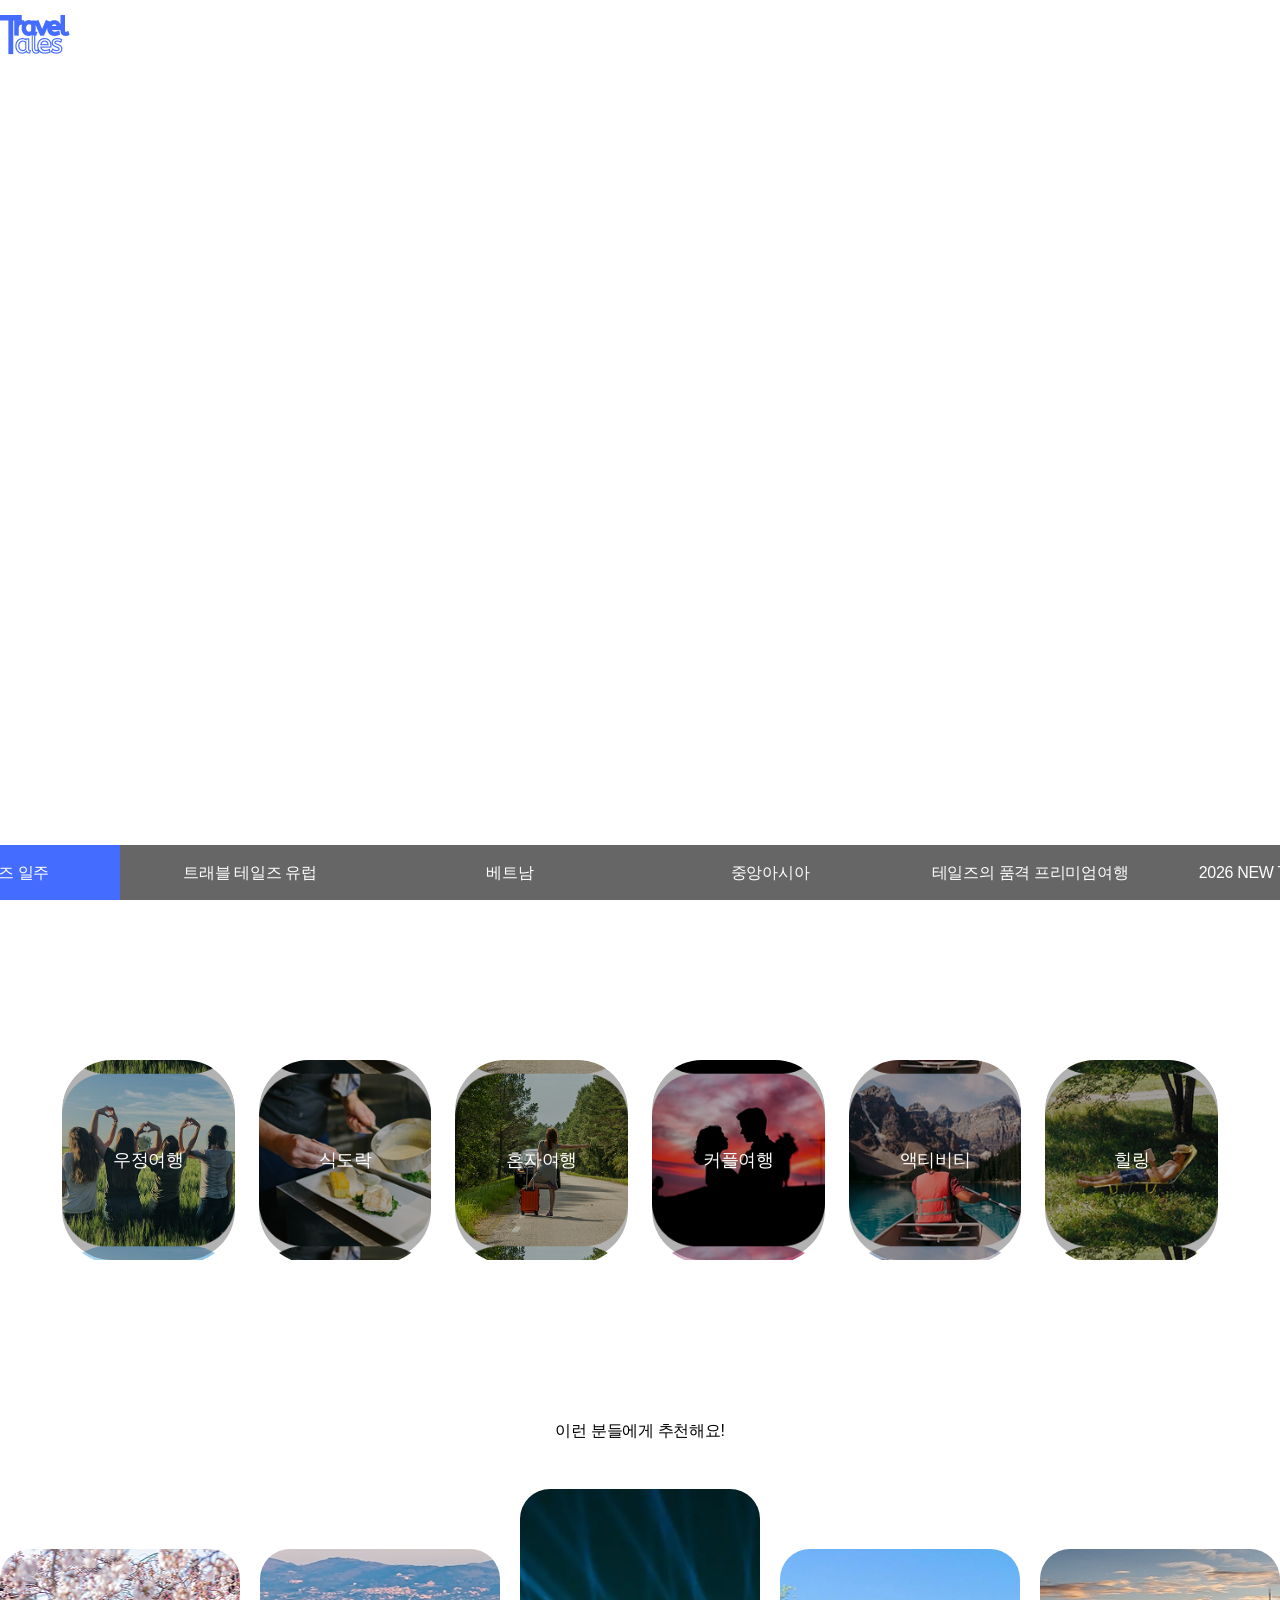
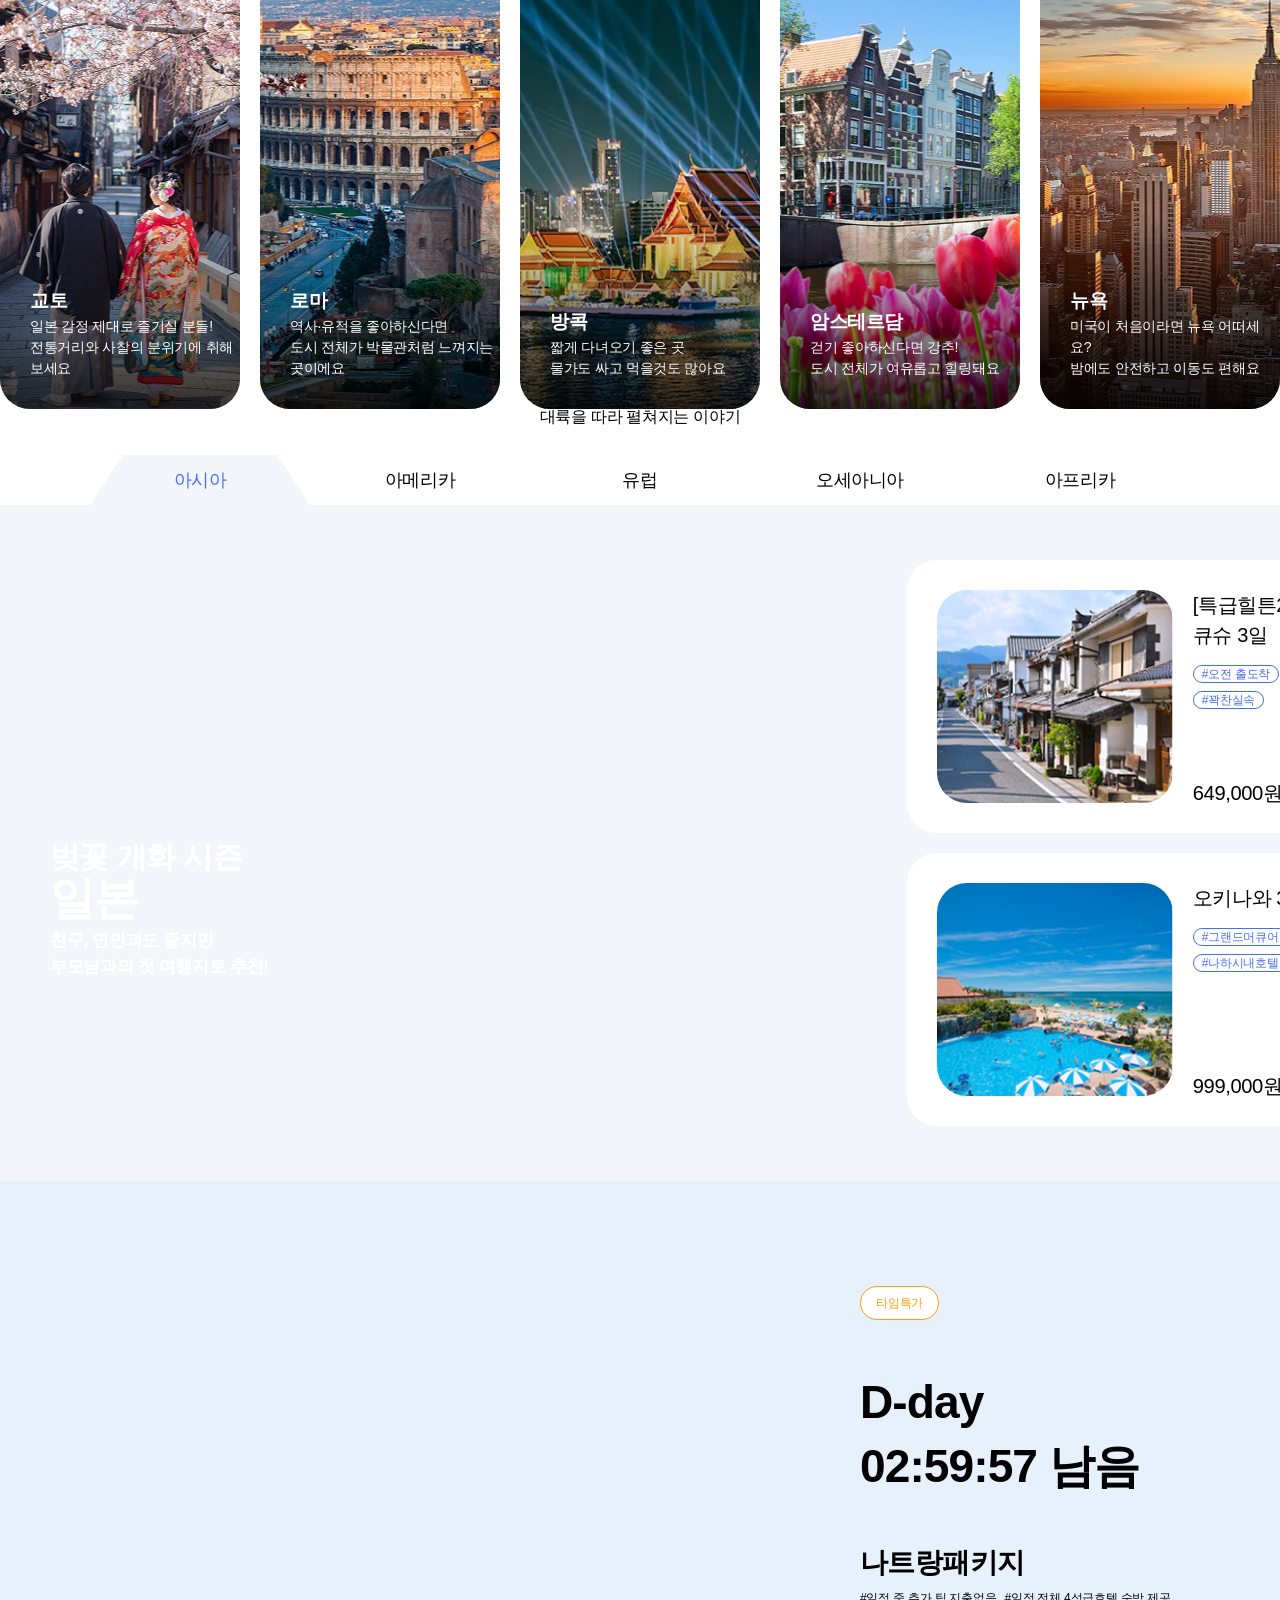
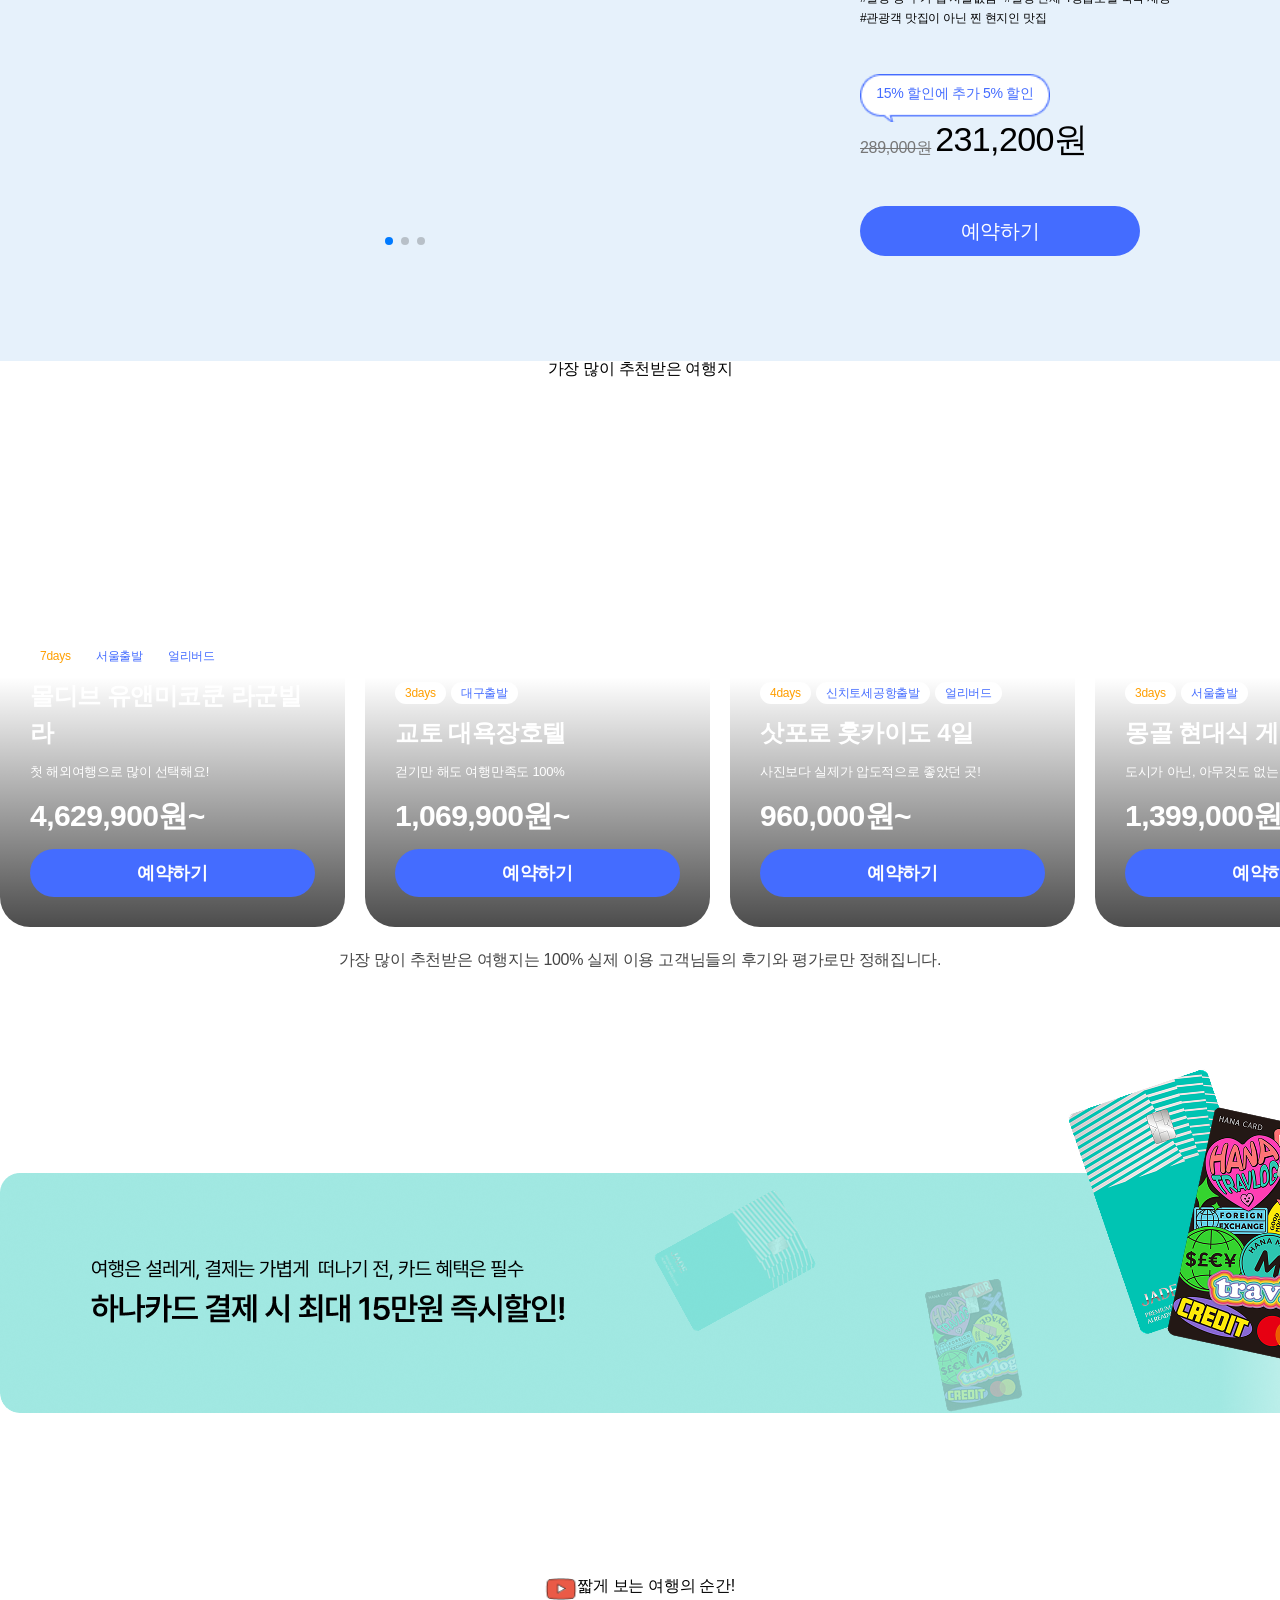
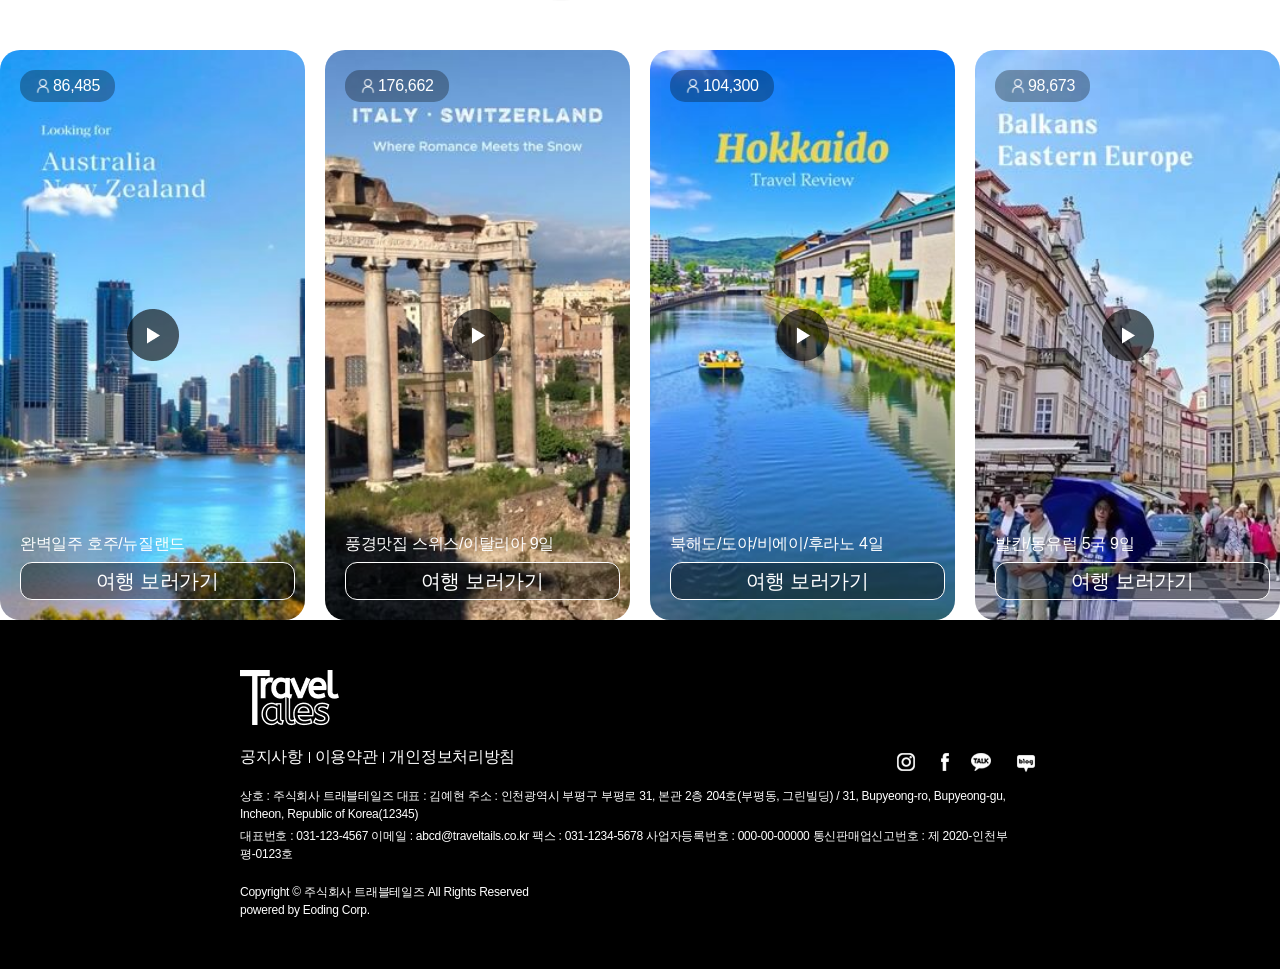
==== commit 23757242: "수정" ====
--- a/index.html
+++ b/index.html
@@ -35,59 +35,73 @@
                     <h1 class="logo"><a href="#"><img src="./images/common/logo.png" alt="트래블 테일즈"></a></h1>
                     <ul id="gnb">
                         <li><a href="#">해외여행</a>
-                            <ul class="lnb">
-                                <li><a href="#">동남아/대만/서남아</a></li>
-                                <li><a href="#">일본</a></li>
-                                <li><a href="#">중국/홍콩/마카오/몽골/중앙아시아</a></li>
-                                <li><a href="#">괌/사이판/호주/뉴질랜드</a></li>
-                                <li><a href="#">미주/캐나다/하와이/중남미</a></li>
-                                <li><a href="#">유럽</a></li>
-                                <li><a href="#">중동/아프리카</a></li>
-                                <li><a href="#">지방출발</a></li>
-                            </ul>
+                            <div class="lnb_bg">
+                                <ul class="lnb">
+                                    <li><a href="#">동남아/대만/서남아</a></li>
+                                    <li><a href="./list.html">일본</a></li>
+                                    <li><a href="#">중국/홍콩/마카오/몽골/중앙아시아</a></li>
+                                    <li><a href="#">괌/사이판/호주/뉴질랜드</a></li>
+                                    <li><a href="#">미주/캐나다/하와이/중남미</a></li>
+                                    <li><a href="#">유럽</a></li>
+                                    <li><a href="#">중동/아프리카</a></li>
+                                    <li><a href="#">지방출발</a></li>
+                                </ul>
+                            </div>
                         </li>
                         <li><a href="#">국내여행</a>
-                            <ul class="lnb">
-                                <li><a href="#">제주도</a></li>
-                                <li><a href="#">내륙/섬</a></li>
-                                <li><a href="#">울릉도/독도</a></li>
-                            </ul>
+                            <div class="lnb_bg">
+                                <ul class="lnb">
+                                    <li><a href="#">제주도</a></li>
+                                    <li><a href="#">내륙/섬</a></li>
+                                    <li><a href="#">울릉도/독도</a></li>
+                                </ul>
+                            </div>
                         </li>
                         <li><a href="#">항공</a></li>
                         <li><a href="#">호텔</a>
-                            <ul class="lnb">
-                                <li><a href="#">국내호텔</a></li>
-                                <li><a href="#">해외호텔 </a></li>
-                            </ul>
+                            <div class="lnb_bg">
+                                <ul class="lnb">
+                                    <li><a href="#">국내호텔</a></li>
+                                    <li><a href="#">해외호텔 </a></li>
+                                </ul>
+                            </div>
                         </li>
                         <li><a href="#">한인민박</a></li>
                         <li><a href="#">여행준비</a>
-                            <ul class="lnb">
-                                <li><a href="#">여행자보험</a></li>
-                                <li><a href="#">esim</a></li>
-                                <li><a href="#">와이파이도시락</a></li>
-                                <li><a href="#">여행필수품!</a></li>
-                            </ul>
+                            <div class="lnb_bg">
+                                <ul class="lnb">
+                                    <li><a href="#">여행자보험</a></li>
+                                    <li><a href="#">esim</a></li>
+                                    <li><a href="#">와이파이도시락</a></li>
+                                    <li><a href="#">여행필수품!</a></li>
+                                </ul>
+                            </div>
                         </li>
                         <li><a href="#">렌트카</a>
-                            <ul class="lnb">
-                                <li><a href="#">국내렌트카</a></li>
-                                <li><a href="#">일본렌트카</a></li>
-                            </ul>
+                            <div class="lnb_bg">
+                                <ul class="lnb">
+                                    <li><a href="#">국내렌트카</a></li>
+                                    <li><a href="#">일본렌트카</a></li>
+                                </ul>
+                            </div>
                         </li>
                         <li><a href="#">이벤트</a>
-                            <ul class="lnb">
-                                <li><a href="#">당첨자확인</a></li>
-                                <li><a href="#">진행중인 이벤트</a></li>
-                                <li><a href="#">종료된 이벤트</a></li>
-                            </ul>
+                            <div class="lnb_bg">
+                                <ul class="lnb">
+                                    <li><a href="#">당첨자확인</a></li>
+                                    <li><a href="#">진행중인 이벤트</a></li>
+                                    <li><a href="#">종료된 이벤트</a></li>
+                                </ul>
+                            </div>
                         </li>
                         <li><a href="#">고객센터</a>
-                            <ul class="lnb">
-                                <li><a href="#">채팅상담</a></li>
-                                <li><a href="#">FAQ</a></li>
-                                <li><a href="#">1566-6789</a></li>
-                            </ul>
+                            <!--  <div class="lnb_bg">
+                                <ul class="lnb">
+                                    <li><a href="#">채팅상담</a></li>
+                                    <li><a href="#">FAQ</a></li>
+                                    <li><a href="#">1566-6789</a></li>
+                                </ul>
+                            </div> -->
                         </li> 
                     </ul>
                 </div>
--- a/styles/common.css
+++ b/styles/common.css
@@ -9,9 +9,9 @@
 #wrap .reservation_btn:hover {
     background-color: #2251FF;
 }
-#wrap header {}
-#wrap header #head_contents .head_right a:nth-child(1) img {scale: 1.1;}
-#wrap header #head_contents .head_right a:nth-child(2) img {scale: 1.2;}
+#wrap header { position:relative;}
+#wrap header #head_contents .head_right a:nth-child(1) img {}
+#wrap header #head_contents .head_right a:nth-child(2) img {}
 #wrap header #head_contents .head_right a img {filter: invert(100%);}
 #wrap header.scroll {
     position: sticky; top:0; background-color: #fff;
@@ -20,35 +20,56 @@
 #wrap header.scroll #head_contents .head_right a img {filter: invert(0);}
 #wrap header #head_contents {
     display:flex; flex-flow:row nowrap; justify-content: space-between; align-items: center;
-    width:1440px; margin:0 auto; height: 70px; position: relative;
+    width:1440px; margin:0 auto; height: 70px;
 }
 #wrap header #head_contents .head_left {
-    display: flex; gap: 50px;
+    display: flex; gap: 50px; height: 100%;
 }
 #wrap header #head_contents .head_left .logo {}
 #wrap header #head_contents .head_left .logo a {}
-#wrap header #head_contents .head_left .logo a img {}
+#wrap header #head_contents .head_left .logo a img {
+    position: relative; top: 15px;
+}
 #wrap header #head_contents .head_left #gnb {
     display: flex; gap: 40px; align-items: center;
+    height: 100%;
 }
 #wrap header #head_contents .head_left #gnb > li {height: 100%;}
 #wrap header #head_contents .head_left #gnb > li > a {
-    color: #fff; font-weight: 600; line-height: 41px;
+    color: #fff; font-weight: 600; line-height: 70px;
     display: inline-block; height: 100%;
 }
 #wrap header #head_contents .head_left #gnb > li > a:hover {
     color: #446CFF; transition: color 0.3s ease;
 }
-#wrap header #head_contents .head_left #gnb > li:nth-child(1) .lnb {
-    display: none;width: 100vw; height:35px;position: absolute; left: 0; bottom: -35px;
+#wrap header.on #head_contents .head_left #gnb > li > a:hover {
+    color: #446CFF; transition: color 0.3s ease;
+}
+/* #wrap header #head_contents .head_left #gnb > li:nth-child(1) .lnb {
+    display: flex;width: 100vw; height:35px;position: absolute; left: 0; bottom: -35px;
     gap:15px; background-color: #fff; padding-left: 360px; border-top: 1px solid #ddd;
+} */
+#wrap header #head_contents .head_left #gnb > li .lnb_bg {
+    position: absolute; left: 0; top: 70px; border-top: 1px solid #ddd;
+    width: 100vw; display: none; background-color: #fff;
 }
-#wrap header #head_contents .head_left #gnb > li .lnb {
-    display: none;
+#wrap header #head_contents .head_left #gnb > li .lnb_bg .lnb {
+    width: 1200px; 
+    min-width: 320px; 
+    height: 50px;
+    margin: 0 auto;
+    /* align-items: center;
+    justify-content: center; */
+    gap:40px;
+    white-space: nowrap;
+    z-index: 1000;
+    display: flex;
+    /* display: none; /* JS에서 제어하시니 유지 */ */
 }
+#wrap header #head_contents .head_left #gnb > li:nth-child() .lnb {}
 #wrap header #head_contents .head_left #gnb > li .lnb li {height: 100%;}
 #wrap header #head_contents .head_left #gnb > li .lnb li a {
-    line-height: 35px;
+    line-height: 50px;
 }
 #wrap header #head_contents .head_right {
     display: flex; flex-flow: row nowrap; align-items: center; gap:10px;
@@ -60,7 +81,7 @@
 #wrap header #head_contents .head_right .like {}
 #wrap header #head_contents .head_right .like img {}
 #wrap header #head_contents .head_right .schedule {}
-#wrap header #head_contents .head_right .schedule img {scale: 1.1;}
+#wrap header #head_contents .head_right .schedule img {}
 /* -----------------------------------------------------컨텐츠 배너 기본 */
 #wrap .contents {width: 1440px; margin:0 auto 120px;}
 #wrap .contents h1 {font-size: 1.88rem; font-weight: 600; text-align: center; margin-bottom: 50px;}
--- a/styles/index.css
+++ b/styles/index.css
@@ -2,10 +2,22 @@
     position: relative;
     margin: 0 auto;
 }
-#wrap header {position: absolute; width: 100%; z-index: 100;}
+#wrap header {position: fixed; width: 100%; z-index: 100;}
 #wrap main {}
 #wrap footer {}
 /* -------------------------------------------------------헤더 시작 */
+#wrap header #head_contents .head_left #gnb > li .lnb_bg {
+    background-color:#fff;
+}
+header.on {
+    background-color: #fff !important;
+    border-bottom: 1px solid #ddd;
+}
+#wrap header.on #head_contents .head_left #gnb > li > a {color: #000;}
+header.on #head_contents .head_right a img {filter: invert(0) !important;}
+#gnb > li .lnb {
+    background-color: #fff !important; /* lnb 배경도 흰색 유지 */
+}
 /* #wrap header #head_contents {
     display:flex; flex-flow:row nowrap; justify-content: space-between; align-items: center;
     padding: 0 240px; height: 70px;
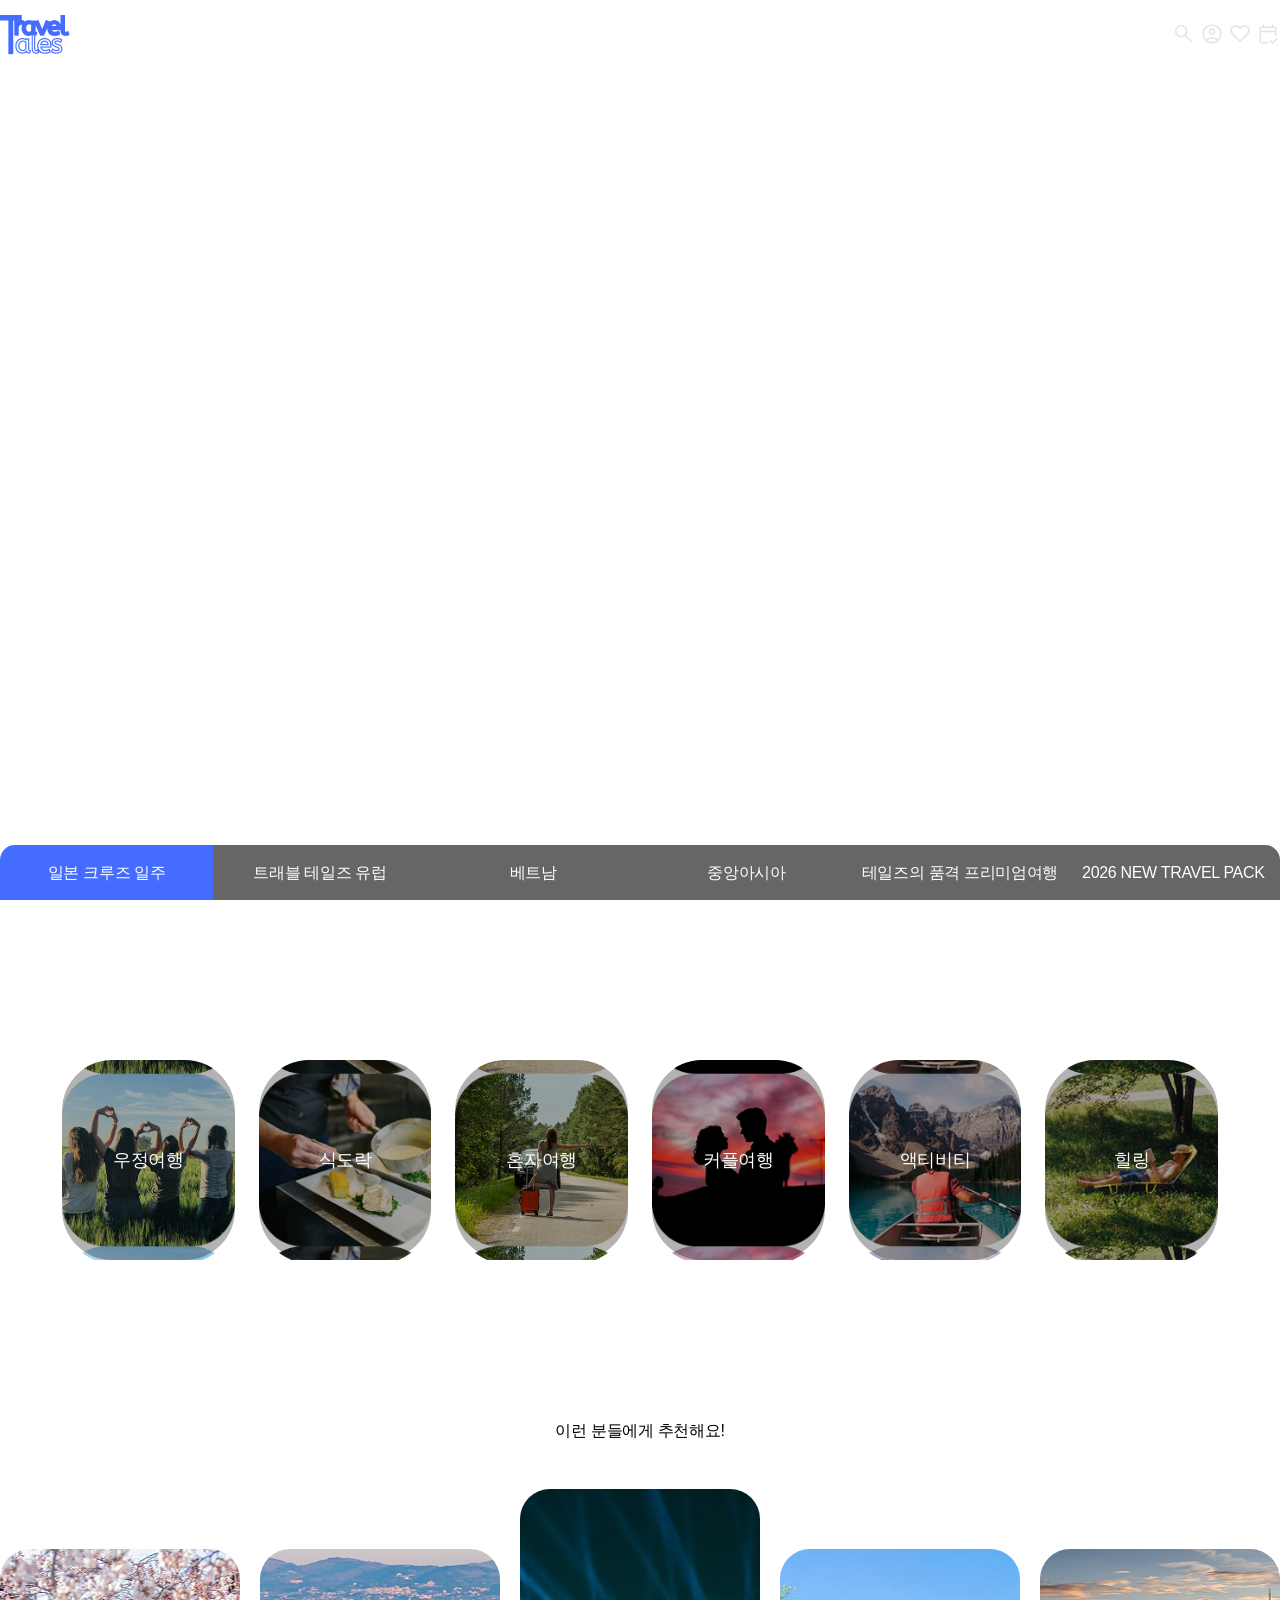
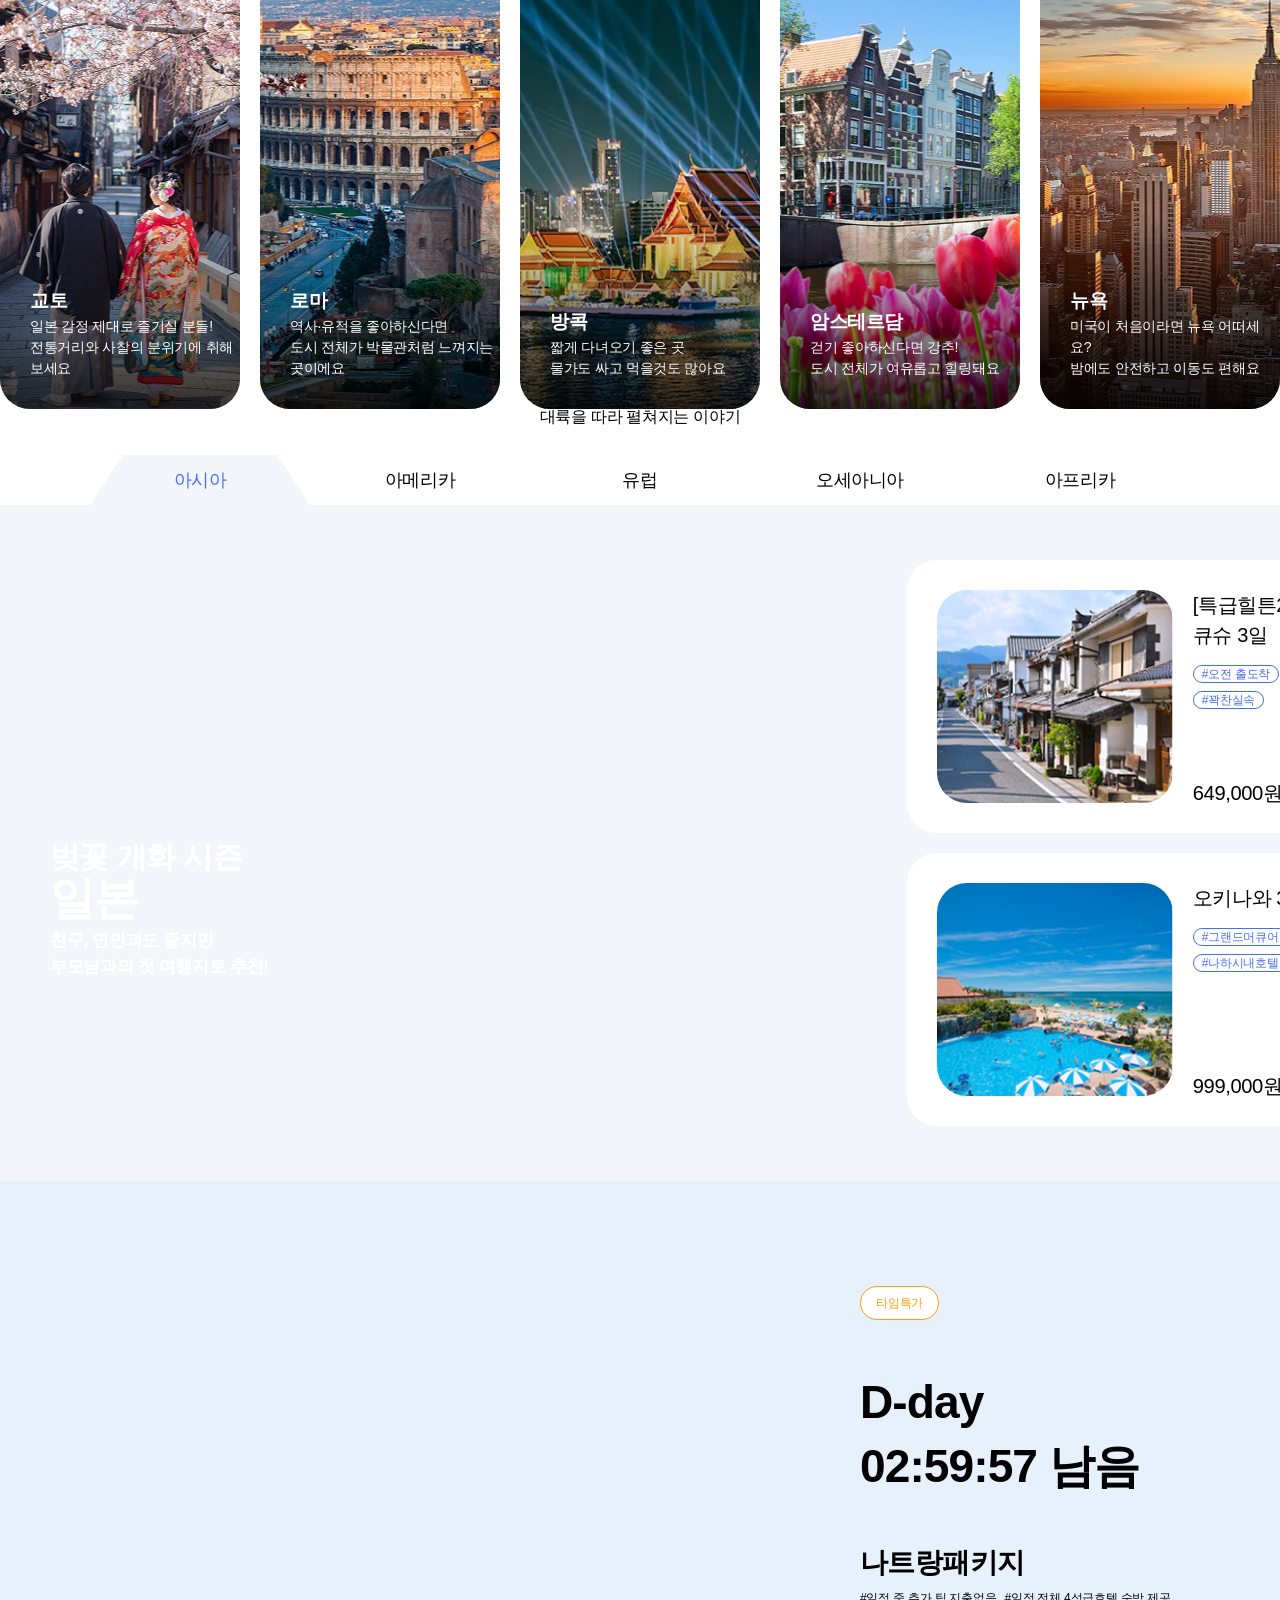
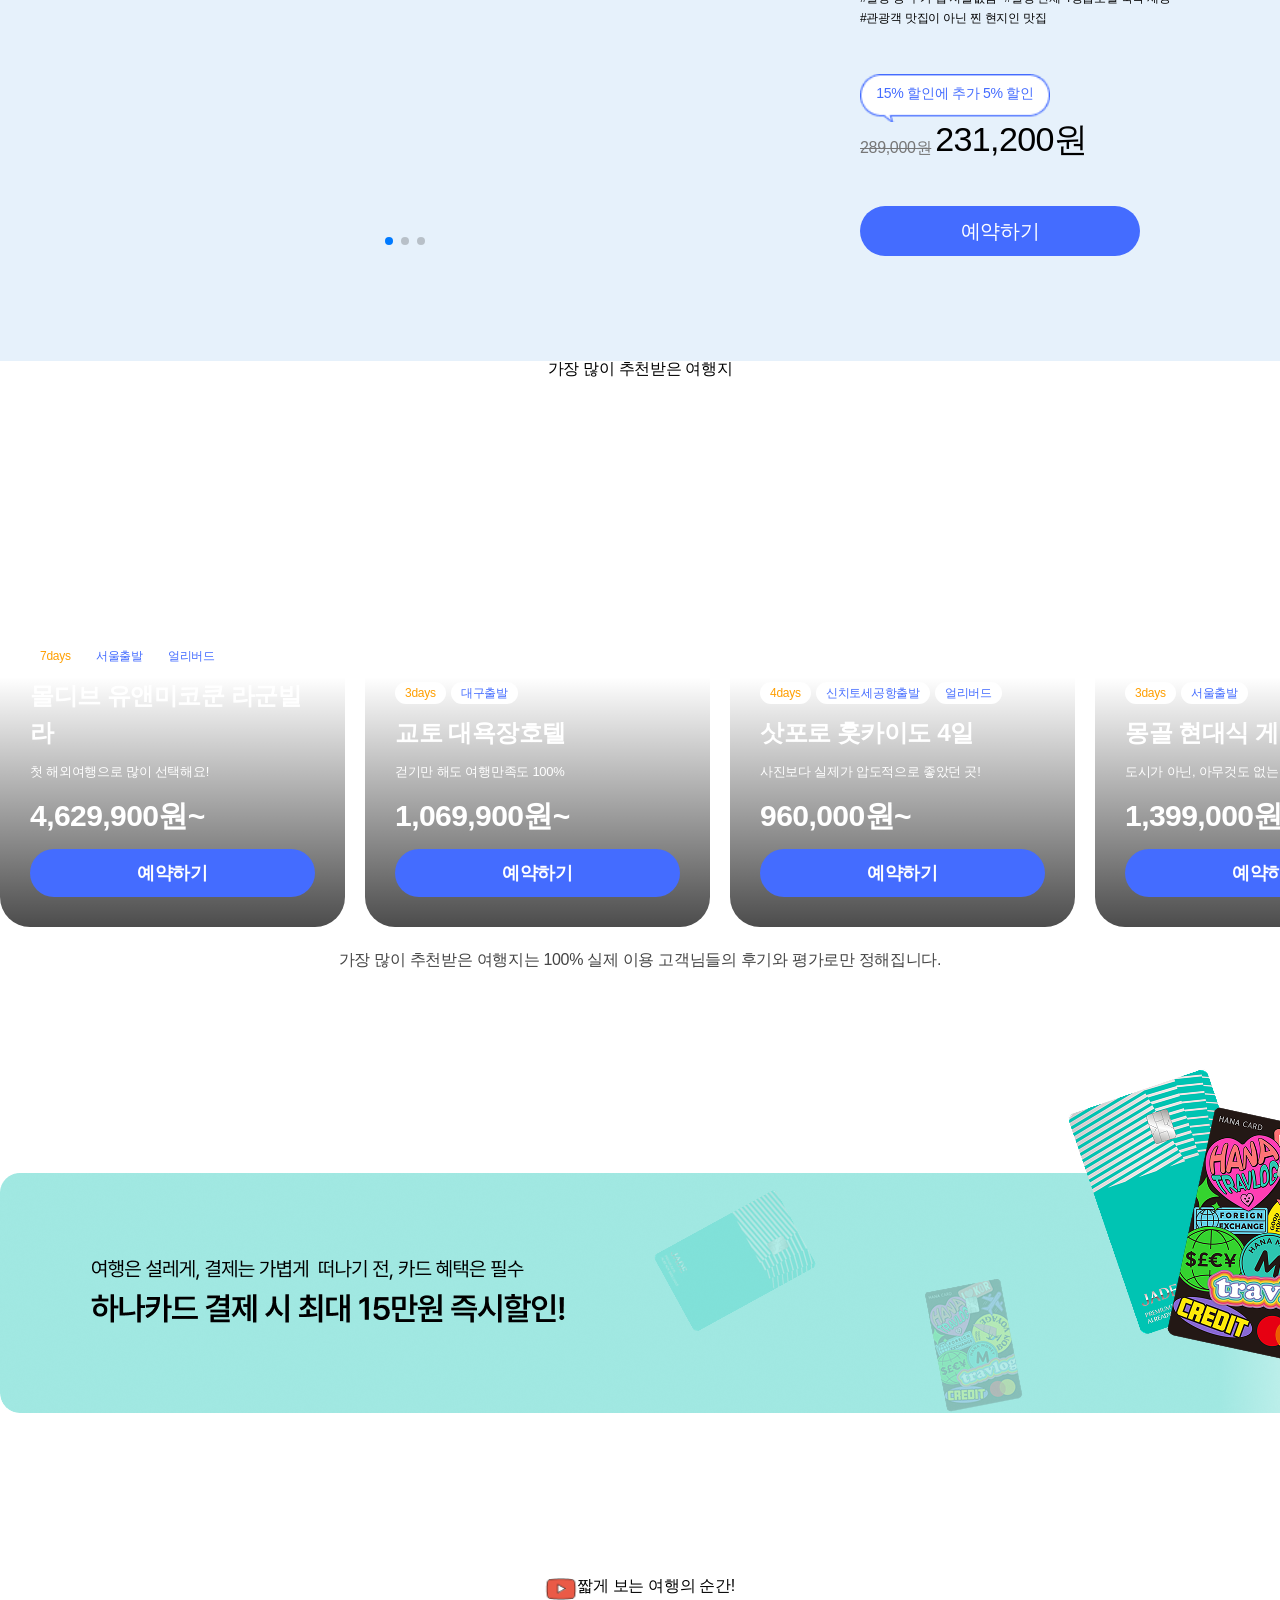
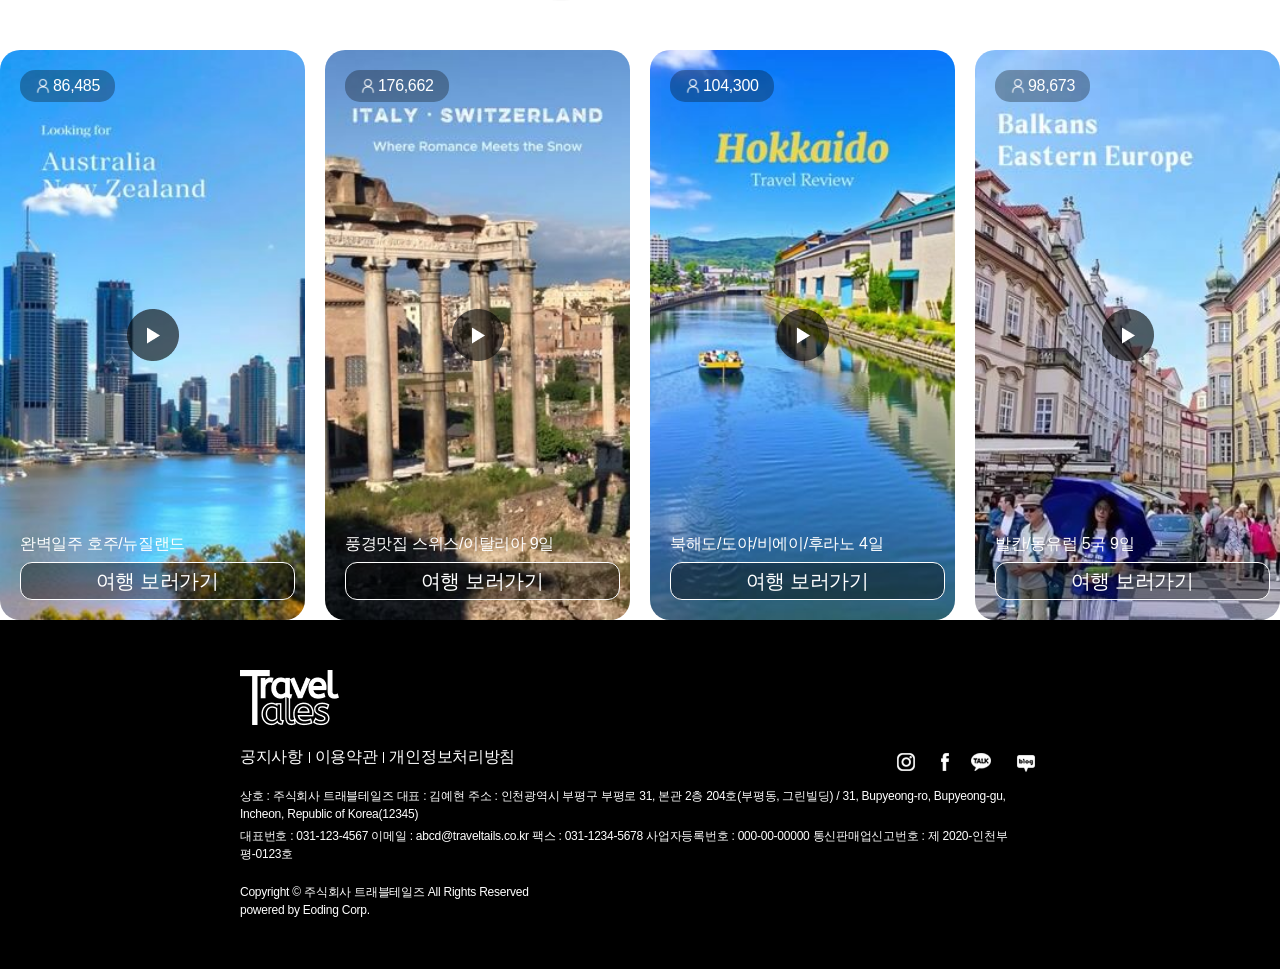
==== commit cfcf14df: "sd" ====
--- a/index.html
+++ b/index.html
@@ -13,6 +13,7 @@
     <title>트래블테일즈 - 여행길에서 만드는 동화같은 이야기</title>
     <!-- 플러그인, 웹글꼴 연결 -->
     <!-- 개별 사용자 디자인 파일 -->
+    <link rel="shortcut icon" href="./images/common/favicon.png" type="image/x-icon">
     <link rel="stylesheet" href="./styles/reset.css">
     <link rel="stylesheet" href="./styles/common.css">
     <link rel="stylesheet" href="./styles/index.css">
@@ -106,6 +107,11 @@
                     </ul>
                 </div>
                 <div class="head_right">
+                    <button type="button" class="menu_btn">
+                        <span></span>
+                        <span></span>
+                        <span></span>
+                    </button>
                     <a href="#" class="search"><img src="./images/common/search.png" alt=""></a>
                     <a href="#" class="user"><img src="./images/common/person.png" alt=""></a>
                     <a href="#" class="like"><img src="./images/common/favorite.png" alt=""></a>
--- a/styles/common.css
+++ b/styles/common.css
@@ -10,6 +10,16 @@
     background-color: #2251FF;
 }
 #wrap header { position:relative;}
+#wrap header #head_contents .head_right .menu_btn {
+    display: none; width: 24px; height: 20px; position: relative;
+    background: none; border: none; cursor: pointer;
+}
+#wrap header #head_contents .head_right .menu_btn span {
+    position: absolute; left: 0; width: 100%; height: 2px; background: #000;
+}
+#wrap header #head_contents .head_right .menu_btn span:nth-child(1) {top: 0;}
+#wrap header #head_contents .head_right .menu_btn span:nth-child(2) {top: 9px;}
+#wrap header #head_contents .head_right .menu_btn span:nth-child(3) {bottom: 0;}
 #wrap header #head_contents .head_right a:nth-child(1) img {}
 #wrap header #head_contents .head_right a:nth-child(2) img {}
 #wrap header #head_contents .head_right a img {filter: invert(100%);}
@@ -20,7 +30,7 @@
 #wrap header.scroll #head_contents .head_right a img {filter: invert(0);}
 #wrap header #head_contents {
     display:flex; flex-flow:row nowrap; justify-content: space-between; align-items: center;
-    width:1440px; margin:0 auto; height: 70px;
+    max-width:1440px; margin:0 auto; height: 70px;
 }
 #wrap header #head_contents .head_left {
     display: flex; gap: 50px; height: 100%;
@@ -87,7 +97,7 @@
 #wrap .contents h1 {font-size: 1.88rem; font-weight: 600; text-align: center; margin-bottom: 50px;}
 /* ----------------------------------------------------푸터 공통 */
 #wrap footer {
-    width: 100%; padding: 50px 240px; background-color: #000;
+    width: 100%; padding: 50px 40px; background-color: #000;
 }
 #wrap footer .logo {margin-bottom: 20px;}
 #wrap footer .logo a {}
--- a/styles/index.css
+++ b/styles/index.css
@@ -54,7 +54,7 @@
     margin-bottom: 160px;
 }
 #wrap #hero_wrap .hero_list  {
-    width: 1560px;height:55px; display: flex; flex-flow: row nowrap;
+    width: 100%;height:55px; display: flex; flex-flow: row nowrap;
     justify-content: space-around;
     position: absolute; bottom: 0;left: 50%;transform: translateX(-50%);
     border-top-right-radius: 15px; z-index: 100;
@@ -92,7 +92,7 @@
 #wrap #hero_wrap .hero_v6 {}
 /* --------------------------------------------------------테마별 여행 */
 #wrap .theme_category {
-    display:flex; flex-flow:row nowrap; justify-content: space-around;
+    display:flex; flex-flow:row wrap; justify-content: space-around;
     margin-bottom:160px; padding: 0 50px;
 }
 #wrap .theme_category li {width: calc((100% / 6) - 24px);border-radius: 50px; overflow: hidden;}
@@ -184,9 +184,9 @@
 #wrap .continent_suggest h1 {text-align: center; margin-bottom: 30px;}
 #wrap .continent_suggest .continent_list {
     display: flex; justify-content: center;
-    width: 1100px; margin: 0 auto;
-}
-#wrap .continent_suggest .continent_list li {width:calc(1100px / 5); text-align: center; position:relative;}
+    max-width: 1100px; width: 100%; margin: 0 auto;
+}
+#wrap .continent_suggest .continent_list li {width:calc(100% / 5); text-align: center; position:relative;}
 #wrap .continent_suggest .continent_list li a {
     font-size:1.13rem; display: block; width: 100%; height: 50px;
     line-height: 50px;
@@ -333,7 +333,7 @@
 #wrap .best_wrap {width: 100%;margin: 0 auto;}
 #wrap .best_wrap h1 {text-align: center; margin-bottom: 50px;}
 #wrap .best_wrap .best_list {
-    display: flex; width: 1440px; margin: 0 auto; gap: 20px;
+    display: flex; width:1440px; margin: 0 auto; gap: 20px;
 }
 #wrap .best_wrap .best_list li {width:100%; border-radius: 30px; overflow: hidden;}
 #wrap .best_wrap .best_list li:nth-child(1) .best_card {
@@ -410,7 +410,7 @@
     display: flex; gap: 20px;
 }
 #wrap .shorts .shorts_list li {
-    width: 100%; height: 570px; position: relative;
+    flex: 1; height: 570px; position: relative;
     padding: 20px;
 }
 #wrap .shorts .shorts_list li .thumb,
--- a/styles/responsive.css
+++ b/styles/responsive.css
@@ -0,0 +1,104 @@
+@media (max-width:1024px){
+    #wrap header #head_contents {padding: 0 20px;}
+    #wrap header #head_contents .head_left { gap: 30px;}
+    #wrap header #head_contents .head_left #gnb {gap: 20px;}
+    #wrap header #head_contents .head_left #gnb > li > a { font-size: 0.9rem;}
+    #wrap .contents {padding: 0 20px; min-width: 800px;}
+    #wrap footer {padding: 40px 20px;}
+    #wrap footer .foot_top {flex-direction: column;gap: 10px;}
+    #wrap footer .foot_top .foot_sns {justify-content: flex-start;}
+    /* ----------------------------index.html */
+    #wrap #hero_wrap {margin-bottom: 120px;}
+    #wrap #hero_wrap .hero_list {height: 45px;}
+    #wrap #hero_wrap .hero_list li a {font-size: 0.8rem;line-height: 45px;}
+    #wrap #hero_wrap .hero_video .hero_txt {left: 40px;top: 60%;}
+    #wrap #hero_wrap .hero_video .hero_txt .hero_tag p {font-size: 1.1rem;}
+    #wrap #hero_wrap .hero_video .hero_txt h2 {font-size: 2rem;}
+    /* ---------------------------------------테마카테고리 */
+    #wrap .theme_category {padding: 0 20px;margin-bottom:120px;}
+    #wrap .theme_category li {width: calc((100% / 3) - 16px);margin-bottom: 16px;}
+    #wrap .theme_category li a {height: 160px;}
+    #wrap .theme_category li a p {line-height: 160px;font-size: 1rem;}
+    /* ----------------------------------------추천여행지 스와이퍼 */
+    #wrap .spring2026 h1 {margin-bottom: 40px;}
+    #wrap .spring2026 .swiper .swiper-wrapper .swiper-slide {height: 380px;}
+    #wrap .spring2026 .swiper .swiper-wrapper .swiper-slide-active {height: 420px;}
+    #wrap .spring2026 .pick .swiper-wrapper .swiper-slide .spring_txt {padding: 0 0 20px 20px;}
+    /* --------------------------------------------대륙별 추천 */
+    #wrap .continent_suggest .continent_list{padding:0 20px;}
+    #wrap .continent_suggest .continent_list li a{font-size:0.95rem;}
+    #wrap .continent_suggest .suggest_contents_bg{padding:40px 0;}
+    #wrap .continent_suggest .suggest_contents_bg .suggest_contents{gap:16px;}
+    #wrap .continent_suggest .suggest_contents_bg .suggest_contents .left_video{width:60%;height:420px;}
+    #wrap .continent_suggest .suggest_contents_bg .suggest_contents .right_list{width:40%;}
+    #wrap .continent_suggest .suggest_contents_bg .suggest_contents .left_video .video_txt{left:30px;bottom:100px;}
+    #wrap .continent_suggest .suggest_contents_bg .suggest_contents .left_video .video_txt h2{font-size:2rem;}
+    /* ------------------------------------------------------타임특가 */
+    #wrap #time_deal .time_contents{gap:30px;}
+    #wrap #time_deal .time_contents .swiper{width:60%;height:420px;margin:80px 0;}
+    #wrap #time_deal .time_contents .time_info{width:40%;height:420px;}
+    #wrap #time_deal .time_contents .time_info span{font-size:2rem;}
+    /* ---------------------------------------------------가장 많이 추천받은 여행지 */
+    #wrap .best_wrap .best_list{display:grid;grid-template-columns:1fr 1fr;gap:20px;padding:0 20px;}
+    #wrap .best_wrap .best_list li{width:100%;}
+    /* --------------------------------------------쇼츠 */
+    #wrap .shorts .shorts_list{gap:16px;padding:0 20px;}#wrap .shorts .shorts_list li{flex:1;height:480px;}
+}
+
+/* ------------------------------------------------모바일 */
+@media (max-width:740px) {
+    #wrap .contents {min-width: 320px;}
+    #wrap #hero_wrap {margin-bottom: 80px;}
+    #wrap #hero_wrap .hero_video {height: 60vh;}
+    #wrap #hero_wrap .hero_video video {height: 60vh;}
+    #wrap #hero_wrap .hero_video .hero_txt {left: 20px;top: 55%;transform: translateY(-50%);}
+    #wrap #hero_wrap .hero_video .hero_txt .hero_tag {flex-direction: column;gap: 4px;}
+    #wrap #hero_wrap .hero_video .hero_txt .hero_tag p {font-size: 0.9rem;}
+    #wrap #hero_wrap .hero_video .hero_txt h2 {font-size: 1.4rem;line-height: 1.3;}
+    #wrap #hero_wrap .hero_list {overflow-x: auto;justify-content: flex-start;gap: 0;height: 40px;}
+    #wrap #hero_wrap .hero_list li {width: auto;flex: 0 0 auto;}
+    #wrap #hero_wrap .hero_list li a {padding: 0 14px;font-size: 0.75rem;white-space: nowrap;line-height: 40px;}
+    /* -----------------------------------테마별 카테고리 */
+    #wrap .theme_category {padding: 0 16px;margin-bottom:80px;}
+    #wrap .theme_category li {width: calc((100% / 2) - 10px);margin-bottom: 12px;}
+    #wrap .theme_category li a {height: 120px;}
+    #wrap .theme_category li a p {line-height: 120px;font-size: 0.9rem;}
+    /* ----------------------------------------추천여행지 스와이퍼 */
+    #wrap .spring2026 h1 {margin-bottom: 30px;font-size: 1.4rem;}
+    #wrap .spring2026 .swiper .swiper-wrapper .swiper-slide {height: 300px;border-radius: 20px;}
+    #wrap .spring2026 .swiper .swiper-wrapper .swiper-slide-active {height: 320px;}
+    #wrap .spring2026 .pick .swiper-wrapper .swiper-slide .spring_txt {padding: 0 0 16px 16px;border-radius: 20px;}
+    #wrap .spring2026 .pick .swiper-wrapper .swiper-slide .spring_txt h2 {font-size: 1rem;}
+    #wrap .spring2026 .pick .swiper-wrapper .swiper-slide .spring_txt p {font-size: 0.75rem;}
+    /* -------------------------------------------------대륙별추천 */
+    /* 탭 */
+    #wrap .continent_suggest .continent_list{overflow-x:auto;justify-content:flex-start;padding:0 16px;}
+    #wrap .continent_suggest .continent_list li{flex:0 0 auto;width:auto;}
+    #wrap .continent_suggest .continent_list li a{padding:0 12px;font-size:0.85rem;white-space:nowrap;}
+    /* 콘텐츠 전체 세로 */
+    #wrap .continent_suggest .suggest_contents_bg{padding:30px 0;}
+    #wrap .continent_suggest .suggest_contents_bg .suggest_contents{flex-direction:column;padding:0 16px;}
+    /* 영상 */
+    #wrap .continent_suggest .suggest_contents_bg .suggest_contents .left_video{width:100%;height:260px;border-radius:20px;}
+    #wrap .continent_suggest .suggest_contents_bg .suggest_contents .left_video .video_txt{left:20px;bottom:40px;}
+    #wrap .continent_suggest .suggest_contents_bg .suggest_contents .left_video .video_txt h2{font-size:1.4rem;}
+    #wrap .continent_suggest .suggest_contents_bg .suggest_contents .left_video .video_txt p{font-size:0.9rem;}
+    /* 카드 */
+    #wrap .continent_suggest .suggest_contents_bg .suggest_contents .right_list{width:100%;}
+    #wrap .continent_suggest .suggest_contents_bg .suggest_contents .right_list .right_card{padding:16px;border-radius:20px;}
+    #wrap .continent_suggest .suggest_contents_bg .suggest_contents .right_list .right_card img{width:90px;}
+    #wrap .continent_suggest .suggest_contents_bg .suggest_contents .right_list .right_card .card_txt h2{font-size:1rem;}
+    /* ---------------------------------------------------------타임특가 */
+    /* 타임딜 세로 */
+    #wrap #time_deal .time_contents{flex-direction:column;padding:0 16px;gap:20px;}
+    #wrap #time_deal .time_contents .swiper{width:100%;height:260px;margin:40px 0 0;}
+    #wrap #time_deal .time_contents .time_info{width:100%;height:auto;}
+    #wrap #time_deal .time_contents .time_info span{font-size:1.6rem;}
+    #wrap #time_deal .time_contents .time_info .price_detail .price{font-size:1.6rem;}
+    #wrap #time_deal .time_contents .time_info .reservation_btn{width:100%;}
+    /* ----------------------------------------------------------가장 추천 많이 받은 여행지 */
+    #wrap .best_wrap .best_list{display:block;padding:0 16px;}
+    #wrap .best_wrap .best_list li{width:100%;margin-bottom:16px;}
+    /* ---------------------------------------------------------------쇼츠 */
+    #wrap .shorts .shorts_list{gap:12px;padding:0 16px;overflow-x:auto;scroll-snap-type:x mandatory;}#wrap .shorts .shorts_list li{flex:0 0 80%;height:520px;scroll-snap-align:center;}
+}
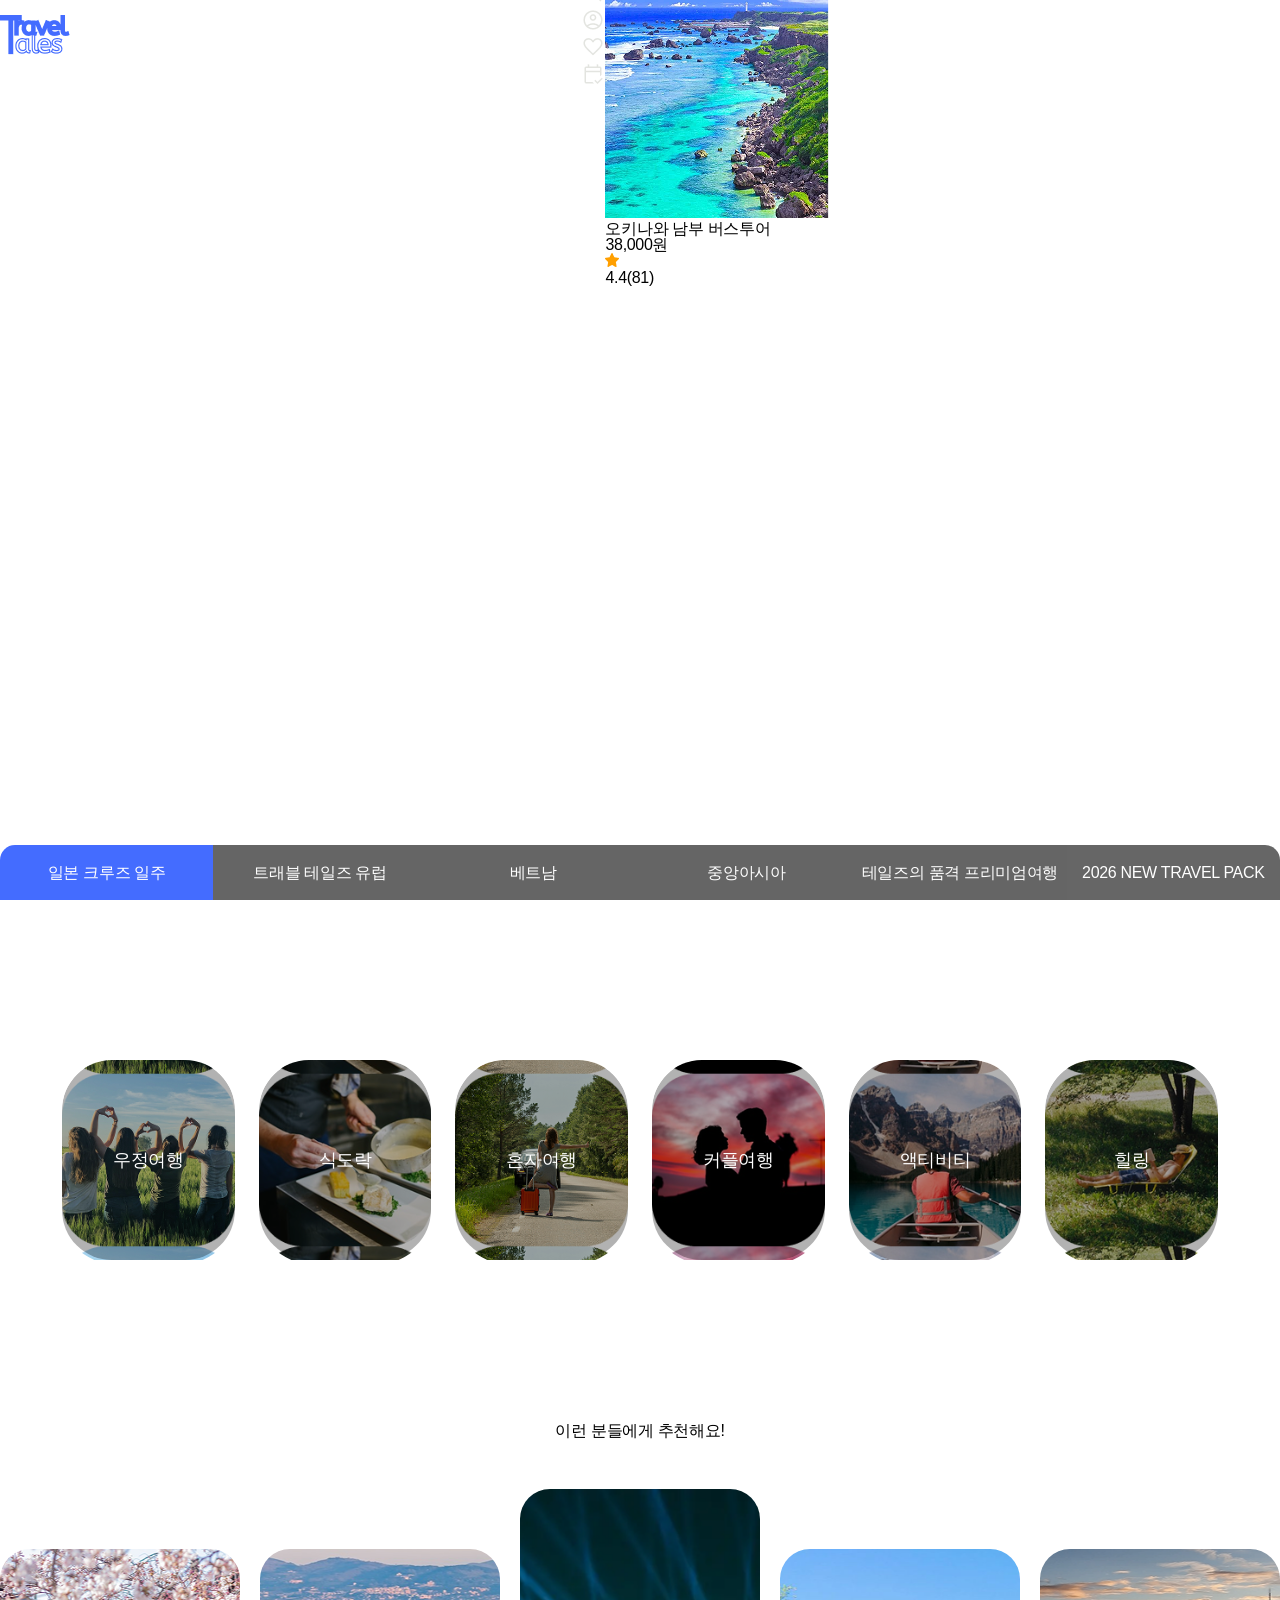
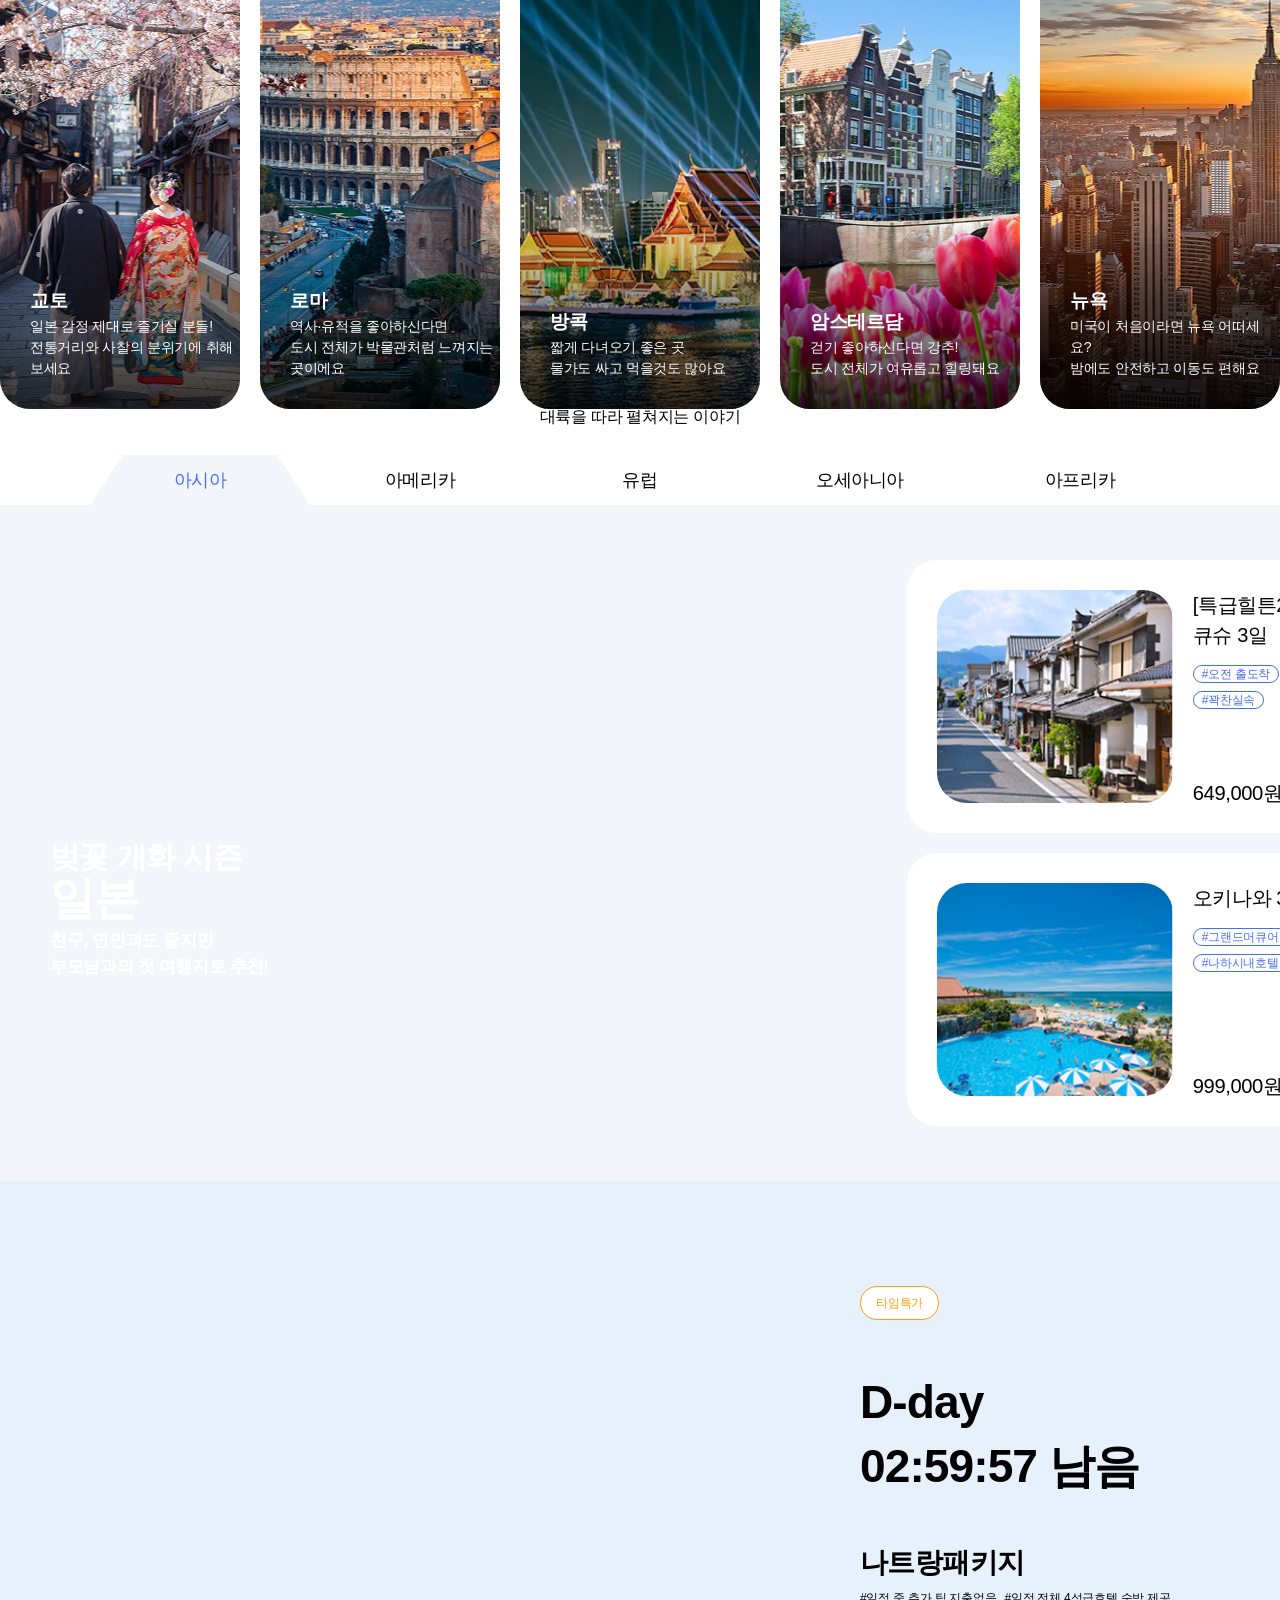
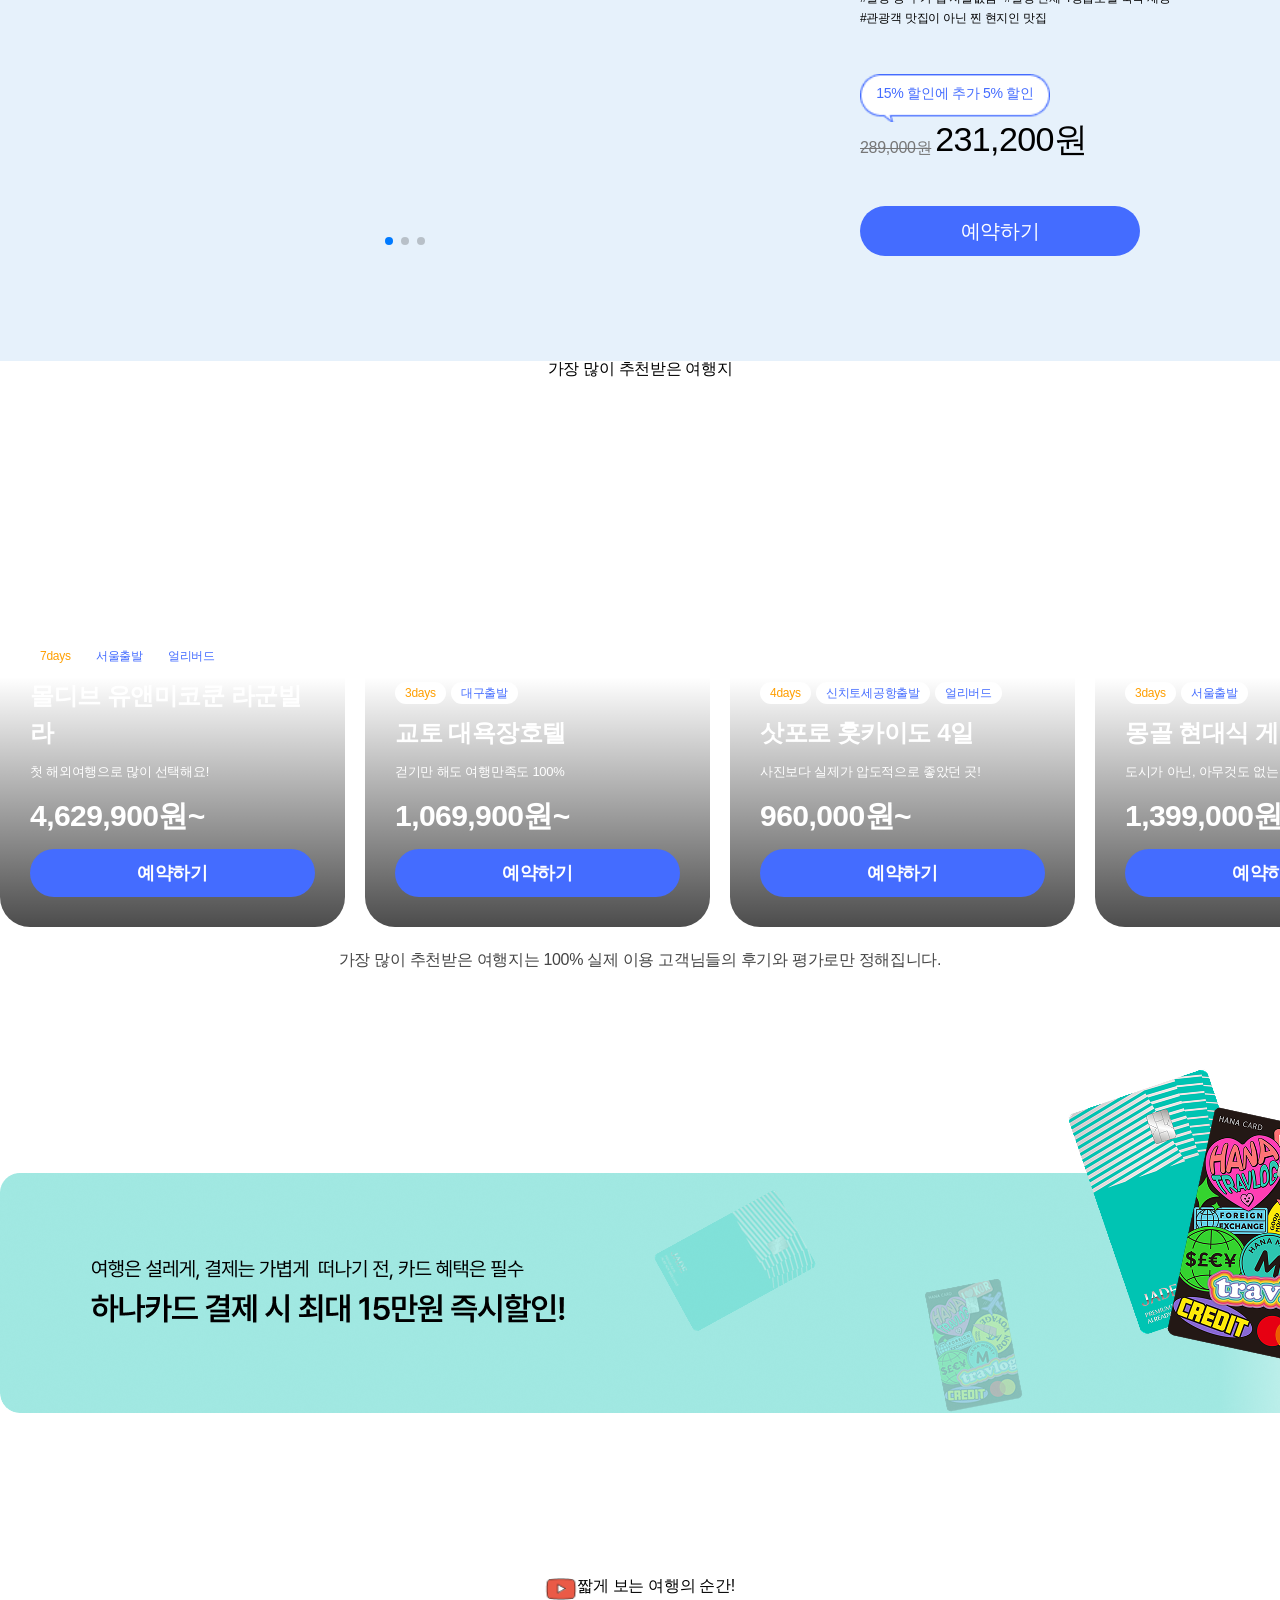
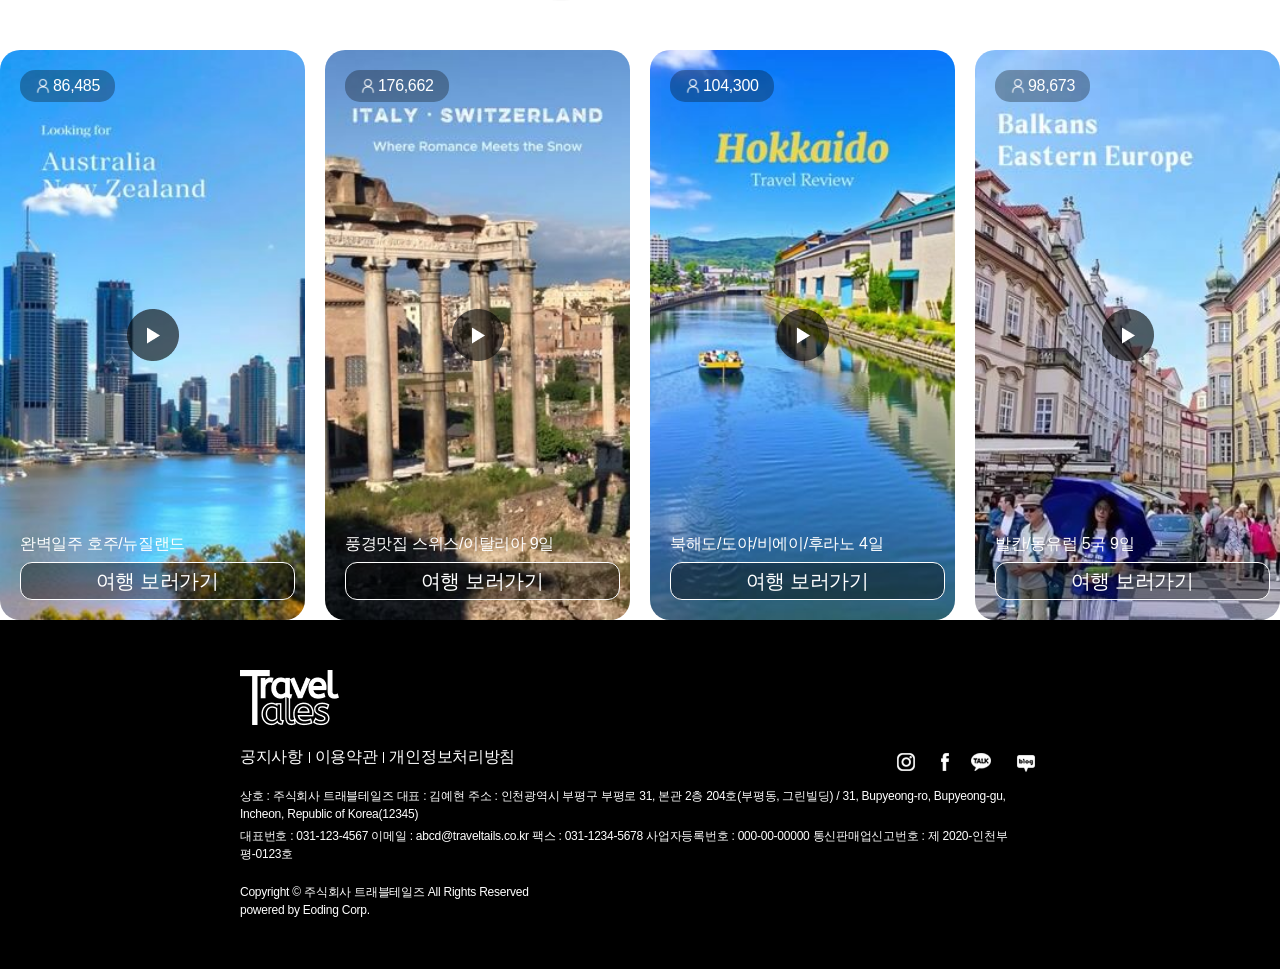
==== commit 9c628e01: "최종" ====
--- a/index.html
+++ b/index.html
@@ -116,7 +116,141 @@
                     <a href="#" class="user"><img src="./images/common/person.png" alt=""></a>
                     <a href="#" class="like"><img src="./images/common/favorite.png" alt=""></a>
                     <a href="#" class="schedule"><img src="./images/common/calendar_check.png" alt=""></a>
-                </div> 
+                </div>
+                <div class="search_overlay_bg">
+                    <div class="search_overlay">
+                        <div class="search_box">
+                            <input type="text" class="search_area" placeholder="검색어를 입력하세요">
+                            <button type="button"><img src="./images/common/search.png" alt=""></button>
+                        </div>
+                        <button type="button" class="close_btn"><img src="./images/common/close.png" alt="" class="close"></button>
+                        <div class="sb_btm">
+                            <div class="btm_left">
+                                <dl class="recent_search">
+                                    <dt>최근 검색어</dt>
+                                    <dd>검색어가 없습니다.</dd>
+                                    <dd></dd>
+                                    <dd></dd>
+                                </dl>
+                                <dl class="hot_search">
+                                    <dt>인기 검색어</dt>
+                                    <dd><a href="#">일본</a></dd>
+                                    <dd><a href="#">디즈니랜드</a></dd>
+                                    <dd><a href="#">자유여행</a></dd>
+                                </dl>
+                            </div>
+                            <div class="btm_right">
+                                <h2>최근 본 상품</h2>
+                                <div class="swiper recent_view">
+                                    <div class="swiper-wrapper">
+                                        <div class="swiper-slide slide1">
+                                            <a href="#">
+                                                <img src="./images/list_pg/recent3.png" alt="#" class="item_img">
+                                                <div class="txt_box">
+                                                    <div class="txt_top">
+                                                        <h2>오키나와 남부 버스투어</h2>
+                                                    </div>
+                                                    <div class="txt_bottom">
+                                                        <span class="price">38,000원</span>
+                                                        <div class="review">
+                                                            <img src="./images/common/star.png" alt="#" class="review_star">
+                                                            <p><span>4.4</span>(81)</p>
+                                                        </div>
+                                                    </div>
+                                                </div>
+                                            </a>
+                                        </div>
+                                        <div class="swiper-slide slide2">
+                                            <a href="#">
+                                                <img src="./images/list_pg/recent5.png" alt="#" class="item_img">
+                                                <div class="txt_box">
+                                                    <div class="txt_top">
+                                                        <h2>[부산출발]오사카 3박4일</h2>
+                                                    </div>
+                                                    <div class="txt_bottom">
+                                                        <span class="price">849,000원</span>
+                                                        <div class="review">
+                                                            <img src="./images/common/star.png" alt="#" class="review_star">
+                                                            <p><span>4.9</span>(168)</p>
+                                                        </div>
+                                                    </div>
+                                                </div>
+                                            </a>
+                                        </div>
+                                        <div class="swiper-slide slide3">
+                                            <a href="./detail.html">
+                                                <img src="./images/list_pg/recent1.png" alt="#" class="item_img">
+                                                <div class="txt_box">
+                                                    <div class="txt_top">
+                                                        <h2>오키나와 나하-나고</h2>
+                                                    </div>
+                                                    <div class="txt_bottom">
+                                                        <span class="price">999,000원</span>
+                                                        <div class="review">
+                                                            <img src="./images/common/star.png" alt="#" class="review_star">
+                                                            <p><span>4.8</span>(245)</p>
+                                                        </div>
+                                                    </div>
+                                                </div>
+                                            </a>
+                                        </div>
+                                        <div class="swiper-slide slide4">
+                                            <a href="#">
+                                                <img src="./images/list_pg/recent4.png" alt="#" class="item_img">
+                                                <div class="txt_box">
+                                                    <div class="txt_top">
+                                                        <h2>도쿄 3박4일</h2>
+                                                    </div>
+                                                    <div class="txt_bottom">
+                                                        <span class="price">949,900원</span>
+                                                        <div class="review">
+                                                            <img src="./images/common/star.png" alt="#" class="review_star">
+                                                            <p><span>4.8</span>(105)</p>
+                                                        </div>
+                                                    </div>
+                                                </div>
+                                            </a>
+                                        </div>
+                                        <div class="swiper-slide slide5">
+                                            <a href="#">
+                                                <img src="./images/list_pg/recent2.png" alt="#" class="item_img">
+                                                <div class="txt_box">
+                                                    <div class="txt_top">
+                                                        <h2>카리유시 수족관 입장티켓</h2>
+                                                    </div>
+                                                    <div class="txt_bottom">
+                                                        <span class="price">17,697원</span>
+                                                        <div class="review">
+                                                            <img src="./images/common/star.png" alt="#" class="review_star">
+                                                            <p><span>5.0</span>(45)</p>
+                                                        </div>
+                                                    </div>
+                                                </div>
+                                            </a>
+                                        </div>
+                                        <div class="swiper-slide slide6">
+                                            <a href="#">
+                                                <img src="./images/list_pg/recent6.png" alt="#" class="item_img">
+                                                <div class="txt_box">
+                                                    <div class="txt_top">
+                                                        <h2>오사카 4일</h2>
+                                                    </div>
+                                                    <div class="txt_bottom">
+                                                        <span class="price">748,800원</span>
+                                                        <div class="review">
+                                                            <img src="./images/common/star.png" alt="#" class="review_star">
+                                                            <p><span>4.5</span>(211)</p>
+                                                        </div>
+                                                    </div>
+                                                </div>
+                                            </a>
+                                        </div>
+                                    </div>
+                                </div>
+                            </div>
+                        </div>
+                    </div>
+                </div>
             </div> 
         </header>
         <main>
@@ -195,37 +329,37 @@
             <!-- ------------------------------------테마 여행 카테고리 -->
             <ul class="contents theme_category">
                 <li>
-                    <a href="#">
+                    <a href="./list.html">
                         <!-- <img src="./images/common/friend_theme.png" alt=""> -->
                         <p>우정여행</p>
                     </a>
                 </li>
                 <li>
-                    <a href="#">
+                    <a href="./list.html">
                         <!-- <img src="./images/common/food_theme.png" alt=""> -->
                         <p>식도락</p>
                     </a>
                 </li>
                 <li>
-                    <a href="#">
+                    <a href="./list.html">
                         <!-- <img src="./images/common/solo_theme.png" alt=""> -->
                         <p>혼자여행</p>
                     </a>
                 </li>
                 <li>
-                    <a href="#">
+                    <a href="./list.html">
                         <!-- <img src="./images/common/couple_theme.png" alt=""> -->
                         <p>커플여행</p>
                     </a>
                 </li>
                 <li>
-                    <a href="#">
+                    <a href="./list.html">
                         <!-- <img src="./images/common/activity_theme.png" alt=""> -->
                         <p>액티비티</p>
                     </a>
                 </li>
                 <li>
-                    <a href="#">
+                    <a href="./list.html">
                         <!-- <img src="./images/common/healing_theme.png" alt=""> -->
                         <p>힐링</p>
                     </a>
@@ -237,84 +371,84 @@
                 <div class="swiper pick">
                     <ul class="swiper-wrapper">
                         <li class="swiper-slide slide1">
-                            <a href="#" class="spring_txt"> <!-- bg -->
+                            <a href="./list.html" class="spring_txt"> <!-- bg -->
                                 <h2>교토</h2>
                                 <p>일본 감정 제대로 즐기실 분들!</p>
                                 <p>전통거리와 사찰의 분위기에 취해보세요</p>
                             </a>
                         </li>
                         <li class="swiper-slide slide2">
-                            <a href="#" class="spring_txt"> <!-- bg -->
+                            <a href="./list.html" class="spring_txt"> <!-- bg -->
                                 <h2>로마</h2>
                                 <p>역사·유적을 좋아하신다면</p>
                                 <p>도시 전체가 박물관처럼 느껴지는 곳이에요</p>
                             </a>
                         </li>
                         <li class="swiper-slide slide3 active">
-                            <a href="#" class="spring_txt"> <!-- bg -->
+                            <a href="./list.html" class="spring_txt"> <!-- bg -->
                                 <h2>방콕</h2>
                                 <p>짧게 다녀오기 좋은 곳</p>
                                 <p>물가도 싸고 먹을것도 많아요</p>
                             </a>
                         </li>
                         <li class="swiper-slide slide4">
-                            <a href="#" class="spring_txt"> <!-- bg -->
+                            <a href="./list.html" class="spring_txt"> <!-- bg -->
                                 <h2>암스테르담</h2>
                                 <p>걷기 좋아하신다면 강추!</p>
                                 <p>도시 전체가 여유롭고 힐링돼요</p>
                             </a>
                         </li>
                         <li class="swiper-slide slide5">
-                            <a href="#" class="spring_txt"> <!-- bg -->
+                            <a href="./list.html" class="spring_txt"> <!-- bg -->
                                 <h2>뉴욕</h2>
                                 <p>미국이 처음이라면 뉴욕 어떠세요?</p>
                                 <p>밤에도 안전하고 이동도 편해요</p>
                             </a>
                         </li>
                         <li class="swiper-slide slide6">
-                            <a href="#" class="spring_txt"> <!-- bg -->
+                            <a href="./list.html" class="spring_txt"> <!-- bg -->
                                 <h2>베이징</h2>
                                 <p>대륙의 스케일을 느껴보고싶다면!</p>
                                 <p>만리장성의 나라 추천드려요</p>
                             </a>
                         </li>
                         <li class="swiper-slide slide7">
-                            <a href="#" class="spring_txt"> <!-- bg -->
+                            <a href="./list.html" class="spring_txt"> <!-- bg -->
                                 <h2>LA</h2>
                                 <p>자유로운 분위기, 영화속으로!</p>
                                 <p>산타모니카 해변과 할리우드의 현장 속으로!</p>
                             </a>
                         </li>
                         <li class="swiper-slide slide8">
-                            <a href="#" class="spring_txt"> <!-- bg -->
+                            <a href="./list.html" class="spring_txt"> <!-- bg -->
                                 <h2>런던</h2>
                                 <p>클래식과 트렌드를 동시에 느끼고싶다면</p>
                                 <p>전클래식한 건축과 현대문화가 잘 섞여있어요</p>
                             </a>
                         </li>
                         <li class="swiper-slide slide9">
-                            <a href="#" class="spring_txt"> <!-- bg -->
+                            <a href="./list.html" class="spring_txt"> <!-- bg -->
                                 <h2>타이페이</h2>
                                 <p>편안한 첫 해외여행을 찾으시나요?</p>
                                 <p>복잡하지 않으면서 즐길 요소가 한가득!</p>
                             </a>
                         </li>
                         <li class="swiper-slide slide10">
-                            <a href="#" class="spring_txt"> <!-- bg -->
+                            <a href="./list.html" class="spring_txt"> <!-- bg -->
                                 <h2>울란바토르</h2>
                                 <p>완전히 다른 세상을 경험하고싶으신 분!</p>
                                 <p>도시를 벗어나 초원 위 게르에서 하룻밤 어떠세요?</p>
                             </a>
                         </li>
                         <li class="swiper-slide slide11">
-                            <a href="#" class="spring_txt"> <!-- bg -->
+                            <a href="./list.html" class="spring_txt"> <!-- bg -->
                                 <h2>오사카</h2>
                                 <p>일본의 관광명소를 찾으신다면</p>
                                 <p>밝고 활기찬 에너지가 도시 전체 넘쳐나는 곳!</p>
                             </a>
                         </li>
                         <li class="swiper-slide slide12">
-                            <a href="#" class="spring_txt"> <!-- bg -->
+                            <a href="./list.html" class="spring_txt"> <!-- bg -->
                                 <h2>후쿠오카</h2>
                                 <p>가볍지만 만족도 높은 여행을 하고싶다면!</p>
                                 <p>교통, 규모 모두 적당해서 '여행했다'라는 느낌이 팍!</p>
@@ -362,7 +496,7 @@
                                         </div>
                                     </div>
                                 </a>
-                                <a href="#" class="right_card">
+                                <a href="./list.html" class="right_card">
                                     <img src="./images/main/continent_okinawa.png" alt="#">
                                     <div class="card_txt">
                                         <div class="card_txt_top">
--- a/styles/common.css
+++ b/styles/common.css
@@ -4,7 +4,7 @@
 This CSS is part of a student project. 
 Any resemblance to real-world commercial sites is purely for design practice.
 */
-
+#wrap {overflow-x: hidden;}
 /* ------------------------------------------------------------헤더 공통(메인기준) */
 #wrap .reservation_btn:hover {
     background-color: #2251FF;
@@ -24,7 +24,7 @@
 #wrap header #head_contents .head_right a:nth-child(2) img {}
 #wrap header #head_contents .head_right a img {filter: invert(100%);}
 #wrap header.scroll {
-    position: sticky; top:0; background-color: #fff;
+    position: fixed; top:0; background-color: #fff;
 }
 #wrap header.scroll #head_contents .head_left #gnb li a {color: #000;}
 #wrap header.scroll #head_contents .head_right a img {filter: invert(0);}
@@ -61,7 +61,7 @@
 } */
 #wrap header #head_contents .head_left #gnb > li .lnb_bg {
     position: absolute; left: 0; top: 70px; border-top: 1px solid #ddd;
-    width: 100vw; display: none; background-color: #fff;
+    width: 100vw; display: none; background-color: #fff; box-shadow: 0 4px 10px rgba(0,0,0,0.1);
 }
 #wrap header #head_contents .head_left #gnb > li .lnb_bg .lnb {
     width: 1200px; 
@@ -92,6 +92,77 @@
 #wrap header #head_contents .head_right .like img {}
 #wrap header #head_contents .head_right .schedule {}
 #wrap header #head_contents .head_right .schedule img {}
+#wrap header #head_contents .search_overlay_bg.active {
+    display: block;
+}
+#wrap header #head_contents .search_overlay_bg {
+    width: 100vw; height: 450px;
+    background-color: #fff; position: absolute;
+    left: 0; top: 70px;border-top: 1px solid #ddd;
+    padding: 30px 0;box-shadow: 0 4px 10px rgba(0,0,0,0.1);
+    display:none; z-index:1;
+}
+#wrap header #head_contents .search_overlay_bg .search_overlay {
+    width: 1440px;margin: 0 auto; height: 100%; position: relative;
+}
+#wrap header #head_contents .search_overlay_bg .search_overlay .search_box {
+    display: flex; align-items: end; gap: 4px; width: max-content; margin: 0 auto;
+}
+#wrap header #head_contents .search_overlay_bg .search_overlay .search_box .search_area {
+    border-bottom: 1px solid #000; width: 300px;
+    padding: 4px;
+}
+#wrap header #head_contents .search_overlay_bg .search_overlay .close_btn {
+    position: absolute; top: 0; right: 0;
+}
+#wrap header #head_contents .search_overlay_bg .search_overlay .close_btn img {}
+#wrap header #head_contents .search_overlay_bg .search_overlay .search_box img {}
+#wrap header #head_contents .search_overlay_bg .search_overlay > img {}
+#wrap header #head_contents .search_overlay_bg .search_overlay .sb_btm {
+    display: flex; height: 100%;
+    margin-top: 25px;
+}
+#wrap header #head_contents .search_overlay_bg .search_overlay .sb_btm .btm_left {
+    display: flex; width: 720px;
+}
+#wrap header #head_contents .search_overlay_bg .search_overlay .sb_btm .btm_left dl {
+    width: 360px;
+}
+#wrap header #head_contents .search_overlay_bg .search_overlay .sb_btm .btm_left dl dt {
+    font-size: 1.08rem; font-weight: 600; margin-bottom: 15px;
+}
+#wrap header #head_contents .search_overlay_bg .search_overlay .sb_btm .btm_left dl dd {
+    margin-bottom: 10px; font-size: 0.92rem;
+}
+#wrap header #head_contents .search_overlay_bg .search_overlay .sb_btm .btm_right {
+    width: 720px;
+}
+#wrap header #head_contents .search_overlay_bg .search_overlay .sb_btm .btm_right h2 {
+    font-size: 1.08rem; font-weight: 600;
+    margin-bottom: 15px;
+}
+#wrap header #head_contents .search_overlay_bg .search_overlay .sb_btm .btm_right .swiper {}
+#wrap header #head_contents .search_overlay_bg .search_overlay .sb_btm .btm_right .swiper .swiper-wrapper {}
+#wrap header #head_contents .search_overlay_bg .search_overlay .sb_btm .btm_right .swiper .swiper-wrapper .swiper-slide {width: calc(100% / 4);}
+#wrap header #head_contents .search_overlay_bg .search_overlay .sb_btm .btm_right .swiper .swiper-wrapper .swiper-slide a {}
+#wrap header #head_contents .search_overlay_bg .search_overlay .sb_btm .btm_right .swiper .swiper-wrapper .swiper-slide a img {
+    height: 200px;border-radius: 20px;
+    margin-bottom: 4px;
+}
+#wrap header #head_contents .search_overlay_bg .search_overlay .sb_btm .btm_right .swiper .swiper-wrapper .swiper-slide a .txt_box {}
+#wrap header #head_contents .search_overlay_bg .search_overlay .sb_btm .btm_right .swiper .swiper-wrapper .swiper-slide a .txt_box .txt_top {margin-bottom: 14px;}
+#wrap header #head_contents .search_overlay_bg .search_overlay .sb_btm .btm_right .swiper .swiper-wrapper .swiper-slide a .txt_box .txt_top h2 {
+    font-size: 1rem; font-weight: 500;
+}
+#wrap header #head_contents .search_overlay_bg .search_overlay .sb_btm .btm_right .swiper .swiper-wrapper .swiper-slide a .txt_box .txt_bottom {}
+#wrap header #head_contents .search_overlay_bg .search_overlay .sb_btm .btm_right .swiper .swiper-wrapper .swiper-slide a .txt_box .txt_bottom .price {}
+#wrap header #head_contents .search_overlay_bg .search_overlay .sb_btm .btm_right .swiper .swiper-wrapper .swiper-slide a .txt_box .txt_bottom .review {
+    display: flex; align-items: center; gap: 6px;
+    margin-top: 6px;
+}
+#wrap header #head_contents .search_overlay_bg .search_overlay .sb_btm .btm_right .swiper .swiper-wrapper .swiper-slide a .txt_box .txt_bottom .review img {height: 100%;}
+#wrap header #head_contents .search_overlay_bg .search_overlay .sb_btm .btm_right .swiper .swiper-wrapper .swiper-slide a .txt_box .txt_bottom .review img p {}
+#wrap header #head_contents .search_overlay_bg .search_overlay .sb_btm .btm_right .swiper .swiper-wrapper .swiper-slide a .txt_box .txt_bottom .review img p span {}
 /* -----------------------------------------------------컨텐츠 배너 기본 */
 #wrap .contents {width: 1440px; margin:0 auto 120px;}
 #wrap .contents h1 {font-size: 1.88rem; font-weight: 600; text-align: center; margin-bottom: 50px;}
--- a/styles/index.css
+++ b/styles/index.css
@@ -2,13 +2,23 @@
     position: relative;
     margin: 0 auto;
 }
-#wrap header {position: fixed; width: 100%; z-index: 100;}
+#wrap header {position: fixed; width: 100%; z-index: 500;}
 #wrap main {}
 #wrap footer {}
 /* -------------------------------------------------------헤더 시작 */
 #wrap header #head_contents .head_left #gnb > li .lnb_bg {
     background-color:#fff;
 }
+
+#gnb > li .lnb {
+    background-color: #fff !important; /* lnb 배경도 흰색 유지 */
+}
+header.search_on {
+    background-color: #fff !important;
+    border-bottom: 1px solid #ddd;
+}
+#wrap header.search_on #head_contents .head_left #gnb > li > a {color: #000;}
+header.search_on #head_contents .head_right a img {filter: invert(0) !important;}
 header.on {
     background-color: #fff !important;
     border-bottom: 1px solid #ddd;
@@ -263,7 +273,7 @@
 #wrap .continent_suggest .suggest_contents_bg .suggest_contents .right_list .right_card .card_txt .price_arrow {}
 #wrap .continent_suggest .suggest_contents_bg .suggest_contents .right_list .right_card .card_txt .price_arrow .price {font-size: 1.26rem; font-weight: 500;}
 #wrap .continent_suggest .suggest_contents_bg .suggest_contents .right_list .right_card .card_txt .price_arrow .arrow {
-    float: right;
+    float: right; transform: scale(0.7);
 }
 
 /* -----------------------------------------------------------------------타임특가 */
@@ -425,7 +435,7 @@
 #wrap .shorts .shorts_list li .shorts_txt .view_count {
     position: absolute; background-color: rgba(0,0,0,0.3);
     padding: 8px 15px; border-radius: 15px; display: flex; align-items: center;
-    gap: 2px;
+    gap: 2px; z-index: 5;
 }
 #wrap .shorts .shorts_list li .shorts_txt .view_count img {width: 16px;}
 #wrap .shorts .shorts_list li .shorts_txt .view_count span {
@@ -436,7 +446,7 @@
 }
 #wrap .shorts .shorts_list li:hover .shorts_txt > img {opacity: 0;}
 #wrap .shorts .shorts_list li .shorts_txt .txt_btm {
-    position: absolute; bottom: 0; z-index: 200; width: 90%;
+    position: absolute; bottom: 0; z-index: 100; width: 90%;
     margin-bottom: 20px;
 }
 #wrap .shorts .shorts_list li .shorts_txt p {
